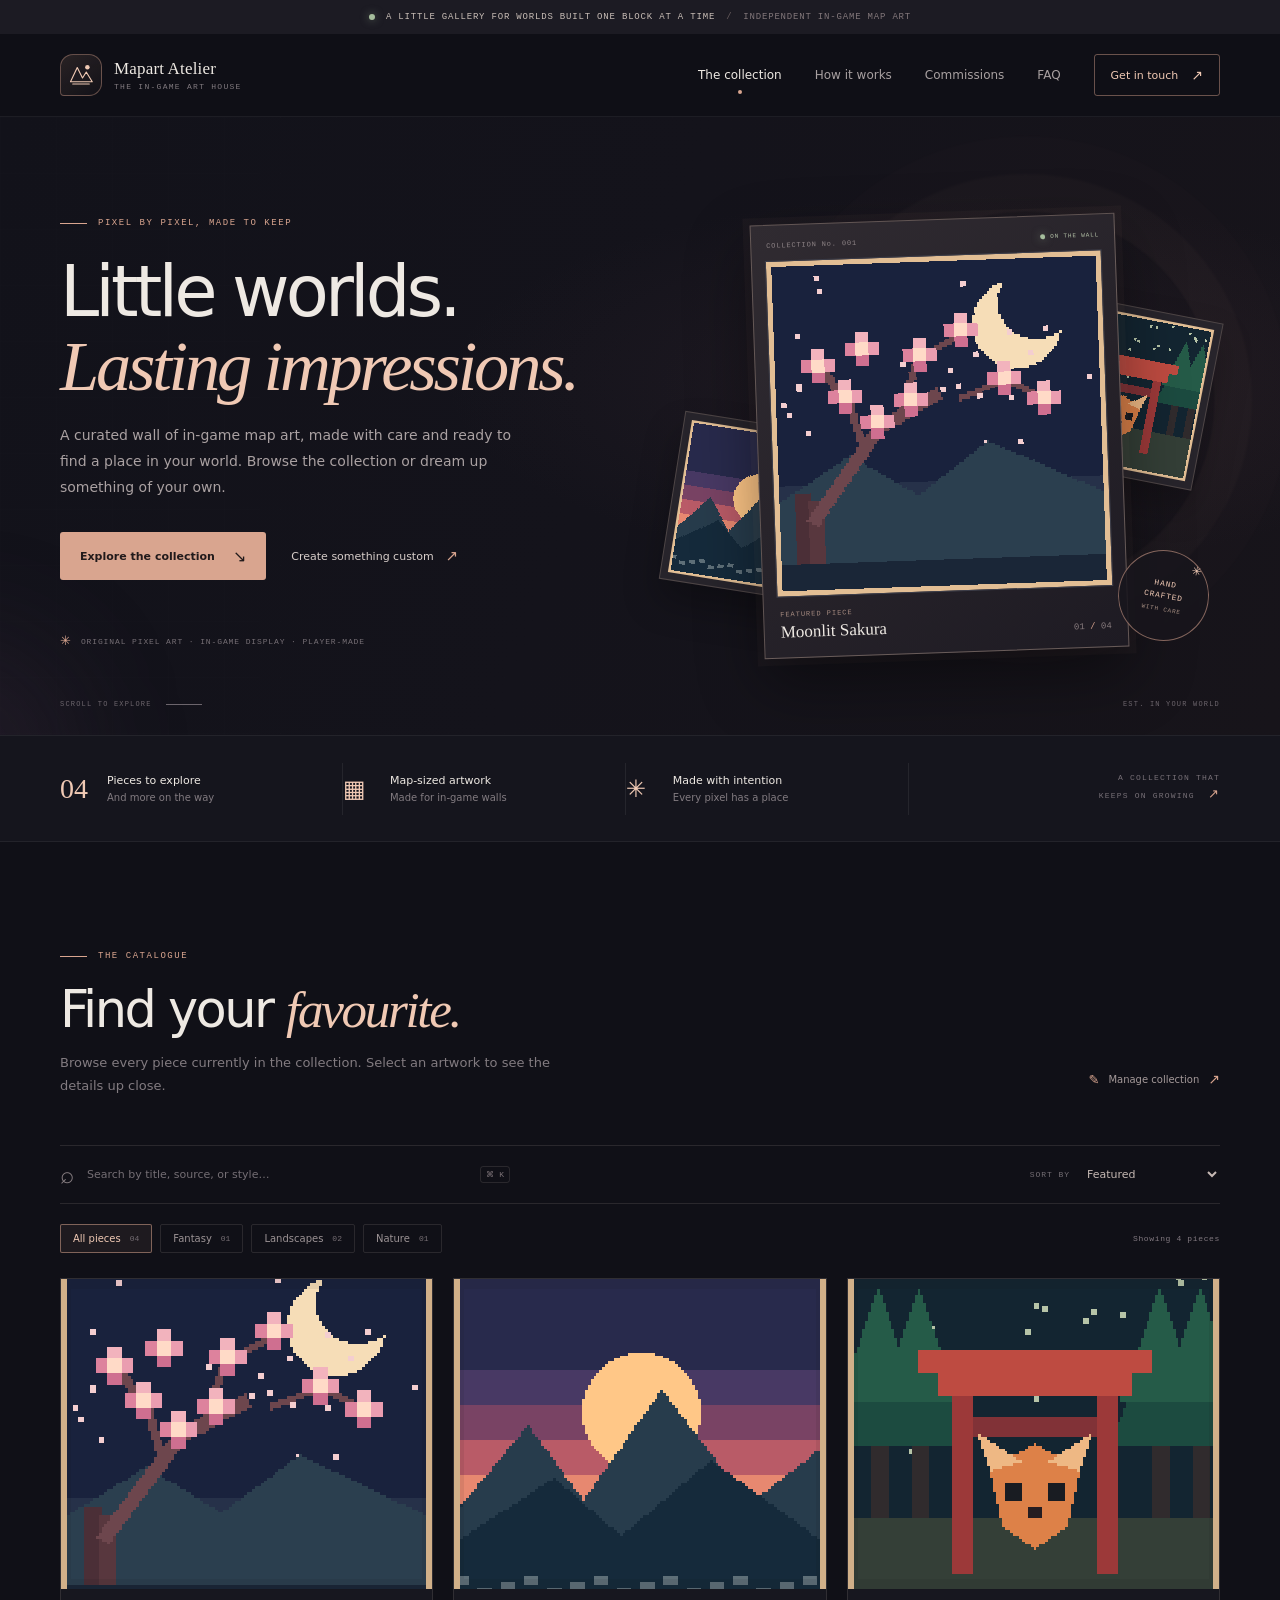
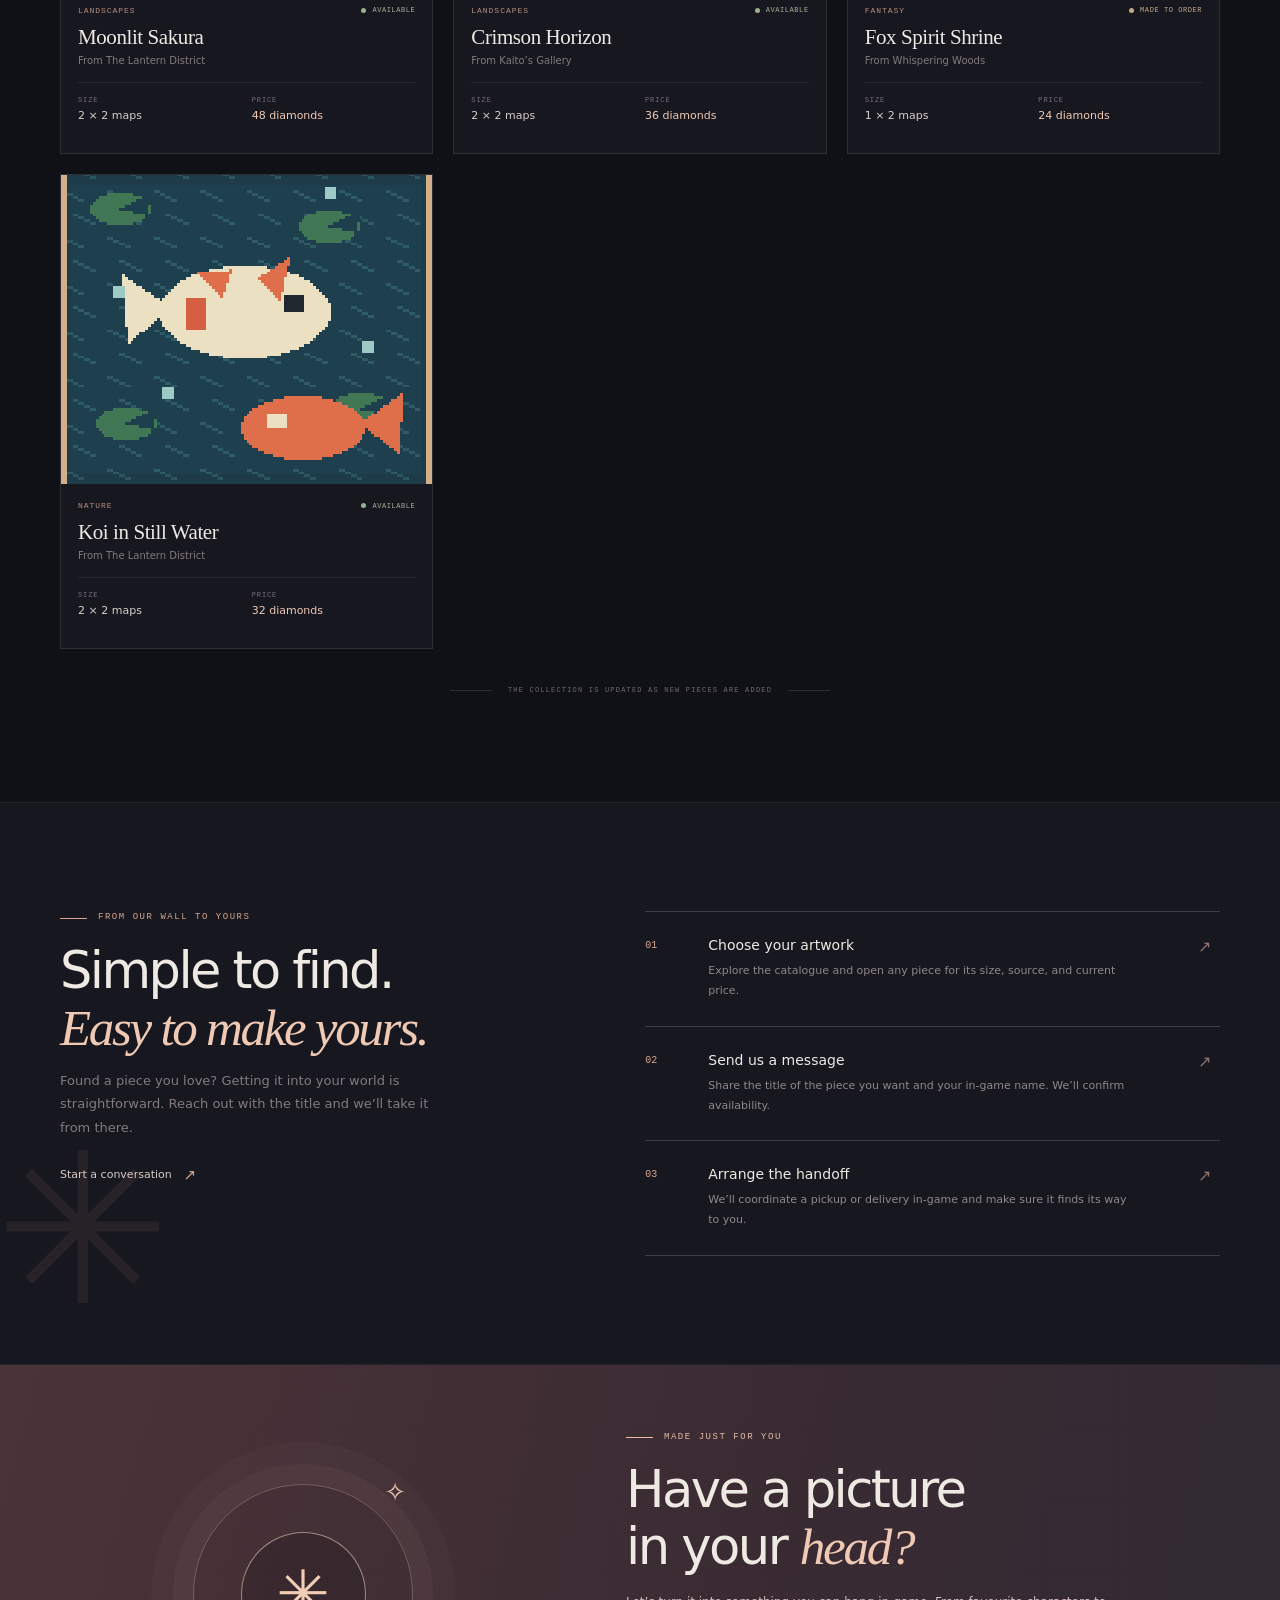
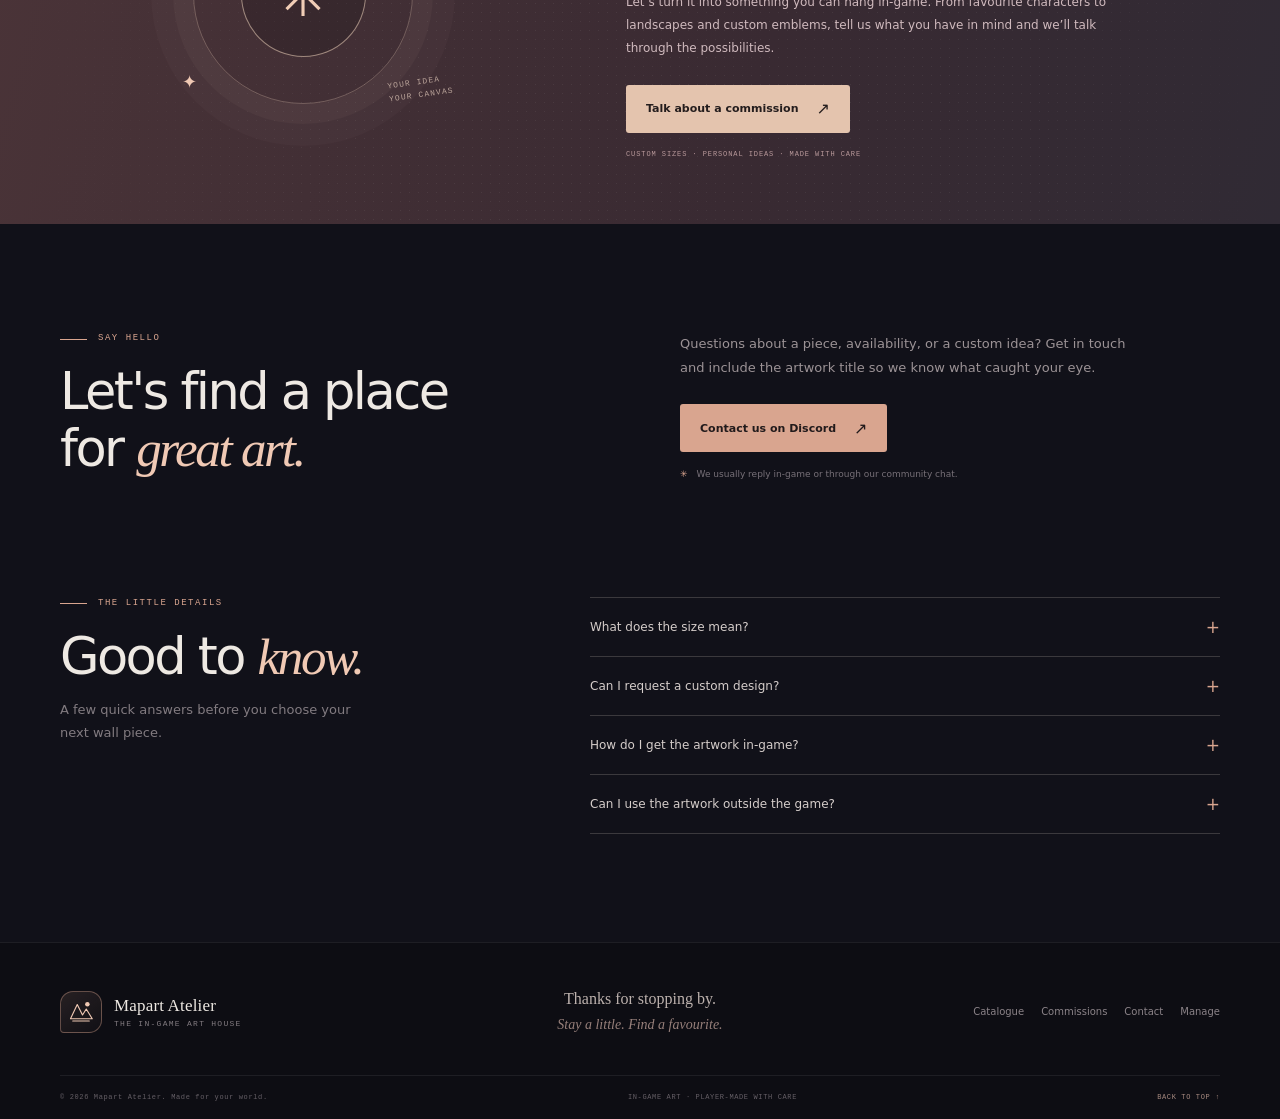
==== index.html @ 126d8a22 "Initial Commit" ====
<!doctype html>
<html lang="en">
<head>
  <meta charset="utf-8">
  <meta name="viewport" content="width=device-width, initial-scale=1">
  <meta name="theme-color" content="#101017">
  <meta name="description" content="Browse a curated collection of handcrafted in-game map art.">
  <title>Mapart Atelier — In-game map art gallery</title>
  <link rel="icon" href="data:image/svg+xml,%3Csvg xmlns='http://www.w3.org/2000/svg' viewBox='0 0 64 64'%3E%3Crect width='64' height='64' rx='16' fill='%23101017'/%3E%3Cpath d='M13 43 25 18l8 16 7-11 11 20H13Z' fill='%23d8ad83'/%3E%3Ccircle cx='44' cy='17' r='6' fill='%23e6c8a8'/%3E%3C/svg%3E">
  <link rel="stylesheet" href="assets/css/styles.css">
  <script src="assets/js/app.js" defer></script>
</head>
<body>
  <a class="skip-link" href="#main">Skip to content</a>
  <div class="announcement-bar">
    <span class="announcement-dot" aria-hidden="true"></span>
    <span>A little gallery for worlds built one block at a time</span>
    <span class="announcement-divider">/</span>
    <span class="announcement-small">Independent in-game map art</span>
  </div>

  <header class="site-header" id="top">
    <div class="header-inner shell">
      <a class="brand" href="#top" aria-label="Mapart Atelier home">
        <span class="brand-mark" aria-hidden="true">
          <svg viewBox="0 0 40 40" fill="none"><path d="M6 29 15 10l7 14 5-8 8 13H6Z" stroke="currentColor" stroke-width="1.5" stroke-linejoin="round"/><path d="M9 32h22" stroke="currentColor" stroke-width="1.5" stroke-linecap="round"/><circle cx="28.5" cy="9.5" r="3" fill="currentColor"/></svg>
        </span>
        <span class="brand-copy"><strong data-shop-name>Mapart Atelier</strong><small>THE IN-GAME ART HOUSE</small></span>
      </a>

      <button class="mobile-menu-toggle" type="button" aria-expanded="false" aria-controls="primary-nav" aria-label="Open navigation"><span></span><span></span></button>
      <nav class="primary-nav" id="primary-nav" aria-label="Main navigation">
        <a href="#gallery" class="nav-link active">The collection</a>
        <a href="#process" class="nav-link">How it works</a>
        <a href="#commissions" class="nav-link">Commissions</a>
        <a href="#faq" class="nav-link">FAQ</a>
        <a class="nav-cta" href="#order">Get in touch <span aria-hidden="true">↗</span></a>
      </nav>
    </div>
  </header>

  <main id="main">
    <section class="hero-section">
      <div class="hero-glow hero-glow-one" aria-hidden="true"></div>
      <div class="hero-glow hero-glow-two" aria-hidden="true"></div>
      <div class="hero-inner shell">
        <div class="hero-copy">
          <div class="eyebrow"><span class="eyebrow-line"></span> PIXEL BY PIXEL, MADE TO KEEP</div>
          <h1>Little worlds.<br><em>Lasting impressions.</em></h1>
          <p class="hero-description">A curated wall of in-game map art, made with care and ready to find a place in your world. Browse the collection or dream up something of your own.</p>
          <div class="hero-actions">
            <a class="button button-primary" href="#gallery">Explore the collection <span aria-hidden="true">↘</span></a>
            <a class="text-link" href="#commissions">Create something custom <span aria-hidden="true">↗</span></a>
          </div>
          <div class="hero-footnote"><span class="tiny-star">✳</span> ORIGINAL PIXEL ART · IN-GAME DISPLAY · PLAYER-MADE</div>
        </div>

        <div class="hero-artwork" aria-label="A preview of artwork in the collection">
          <div class="hero-art-frame hero-art-main">
            <div class="frame-topline"><span>COLLECTION No. 001</span><span class="frame-status"><i></i> ON THE WALL</span></div>
            <div class="hero-art-image" data-hero-main><div class="image-placeholder">ARTWORK PREVIEW</div></div>
            <div class="hero-art-caption"><div><span class="caption-kicker">FEATURED PIECE</span><strong data-hero-title>Moonlit Sakura</strong></div><span class="caption-index">01 <b>/</b> 04</span></div>
          </div>
          <div class="hero-art-stack" aria-hidden="true">
            <div class="stack-card stack-card-back" data-hero-back-two></div>
            <div class="stack-card stack-card-front" data-hero-back-one></div>
          </div>
          <div class="hero-stamp"><span>HAND<br>CRAFTED</span><b>✳</b><small>WITH CARE</small></div>
          <div class="hero-orbit orbit-one" aria-hidden="true"></div>
          <div class="hero-orbit orbit-two" aria-hidden="true"></div>
        </div>
      </div>
      <div class="hero-bottom shell"><span>SCROLL TO EXPLORE</span><span class="scroll-line"></span><span>EST. IN YOUR WORLD</span></div>
    </section>

    <section class="intro-strip" aria-label="Gallery details">
      <div class="shell intro-grid">
        <div class="intro-item"><span class="intro-number" data-total-count>04</span><span><strong>Pieces to explore</strong><small>And more on the way</small></span></div>
        <div class="intro-item"><span class="intro-icon">▦</span><span><strong>Map-sized artwork</strong><small>Made for in-game walls</small></span></div>
        <div class="intro-item"><span class="intro-icon">✳</span><span><strong>Made with intention</strong><small>Every pixel has a place</small></span></div>
        <div class="intro-aside">A COLLECTION THAT<br>KEEPS ON GROWING <span>↗</span></div>
      </div>
    </section>

    <section class="gallery-section section-pad" id="gallery">
      <div class="shell">
        <div class="section-heading gallery-heading">
          <div>
            <div class="eyebrow"><span class="eyebrow-line"></span> THE CATALOGUE</div>
            <h2>Find your <em>favourite.</em></h2>
            <p class="section-description">Browse every piece currently in the collection. Select an artwork to see the details up close.</p>
          </div>
          <a class="subtle-link manager-link" href="admin.html"><span class="manager-icon">✎</span> Manage collection <span aria-hidden="true">↗</span></a>
        </div>

        <div class="catalogue-toolbar" aria-label="Catalogue controls">
          <label class="search-box">
            <span class="search-icon" aria-hidden="true">⌕</span>
            <span class="visually-hidden">Search map art</span>
            <input id="search-input" type="search" placeholder="Search by title, source, or style…" autocomplete="off">
            <kbd>⌘ K</kbd>
          </label>
          <label class="sort-control"><span>SORT BY</span><select id="sort-select" aria-label="Sort collection"><option value="featured">Featured</option><option value="title">Title, A–Z</option><option value="price-low">Price: low to high</option><option value="price-high">Price: high to low</option></select></label>
        </div>

        <div class="filter-row">
          <div class="filter-chips" id="filter-chips" aria-label="Filter by category">
            <button class="filter-chip selected" type="button" data-category="all" aria-pressed="true">All pieces <span data-all-count>04</span></button>
          </div>
          <span class="results-count" id="results-count" aria-live="polite">Showing 4 pieces</span>
        </div>

        <div class="art-grid" id="art-grid" aria-live="polite">
          <div class="loading-state"><span class="loading-spinner"></span> Preparing the gallery…</div>
        </div>
        <div class="empty-state" id="empty-state" hidden><span class="empty-symbol">⌕</span><h3>No pieces found</h3><p>Try another search or clear your selected filter.</p><button class="button button-outline" id="clear-filters" type="button">Clear filters</button></div>
        <div class="gallery-footnote"><span class="footnote-rule"></span><span>THE COLLECTION IS UPDATED AS NEW PIECES ARE ADDED</span><span class="footnote-rule"></span></div>
      </div>
    </section>

    <section class="process-section section-pad" id="process">
      <div class="shell process-layout">
        <div class="process-heading">
          <div class="eyebrow"><span class="eyebrow-line"></span> FROM OUR WALL TO YOURS</div>
          <h2>Simple to find.<br><em>Easy to make yours.</em></h2>
          <p class="section-description">Found a piece you love? Getting it into your world is straightforward. Reach out with the title and we’ll take it from there.</p>
          <a class="text-link" href="#order">Start a conversation <span aria-hidden="true">↗</span></a>
          <div class="process-decoration" aria-hidden="true">✳</div>
        </div>
        <div class="steps-list">
          <article class="step-item"><span class="step-number">01</span><div><h3>Choose your artwork</h3><p>Explore the catalogue and open any piece for its size, source, and current price.</p></div><span class="step-arrow">↗</span></article>
          <article class="step-item"><span class="step-number">02</span><div><h3>Send us a message</h3><p>Share the title of the piece you want and your in-game name. We’ll confirm availability.</p></div><span class="step-arrow">↗</span></article>
          <article class="step-item"><span class="step-number">03</span><div><h3>Arrange the handoff</h3><p>We’ll coordinate a pickup or delivery in-game and make sure it finds its way to you.</p></div><span class="step-arrow">↗</span></article>
        </div>
      </div>
    </section>

    <section class="commission-section" id="commissions">
      <div class="shell commission-shell">
        <div class="commission-art" aria-hidden="true"><div class="commission-orbit"></div><div class="commission-glyph">✳</div><div class="commission-label">YOUR IDEA<br>YOUR CANVAS</div><span class="commission-spark spark-a">✧</span><span class="commission-spark spark-b">✦</span></div>
        <div class="commission-copy">
          <div class="eyebrow"><span class="eyebrow-line"></span> MADE JUST FOR YOU</div>
          <h2>Have a picture<br>in your <em>head?</em></h2>
          <p>Let’s turn it into something you can hang in-game. From favourite characters to landscapes and custom emblems, tell us what you have in mind and we’ll talk through the possibilities.</p>
          <a class="button button-light" data-discord-link href="https://discord.com" target="_blank" rel="noopener noreferrer">Talk about a commission <span aria-hidden="true">↗</span></a>
          <span class="commission-note">CUSTOM SIZES · PERSONAL IDEAS · MADE WITH CARE</span>
        </div>
      </div>
    </section>

    <section class="order-section section-pad" id="order">
      <div class="shell order-layout">
        <div><div class="eyebrow"><span class="eyebrow-line"></span> SAY HELLO</div><h2>Let's find a place<br>for <em>great art.</em></h2></div>
        <div class="order-copy"><p>Questions about a piece, availability, or a custom idea? Get in touch and include the artwork title so we know what caught your eye.</p><a class="button button-primary" data-discord-link href="https://discord.com" target="_blank" rel="noopener noreferrer">Contact us on Discord <span aria-hidden="true">↗</span></a><div class="order-note"><span>✳</span> We usually reply in-game or through our community chat.</div></div>
      </div>
    </section>

    <section class="faq-section section-pad" id="faq">
      <div class="shell faq-layout">
        <div><div class="eyebrow"><span class="eyebrow-line"></span> THE LITTLE DETAILS</div><h2>Good to <em>know.</em></h2><p class="section-description">A few quick answers before you choose your next wall piece.</p></div>
        <div class="faq-list">
          <details class="faq-item"><summary>What does the size mean?<span>+</span></summary><p>Sizes are listed in maps wide by maps tall. For example, 2 × 2 maps means the artwork is assembled from four in-game map tiles.</p></details>
          <details class="faq-item"><summary>Can I request a custom design?<span>+</span></summary><p>Absolutely. Send us your idea, preferred dimensions, and any references through the community link. We’ll discuss what’s possible.</p></details>
          <details class="faq-item"><summary>How do I get the artwork in-game?<span>+</span></summary><p>Once availability and price are confirmed, we’ll arrange an in-game pickup or delivery. The exact details depend on your server.</p></details>
          <details class="faq-item"><summary>Can I use the artwork outside the game?<span>+</span></summary><p>Please ask before reposting or using artwork elsewhere. Some designs may be inspired by characters or works owned by their respective creators.</p></details>
        </div>
      </div>
    </section>
  </main>

  <footer class="site-footer">
    <div class="shell footer-main">
      <a class="brand footer-brand" href="#top"><span class="brand-mark" aria-hidden="true"><svg viewBox="0 0 40 40" fill="none"><path d="M6 29 15 10l7 14 5-8 8 13H6Z" stroke="currentColor" stroke-width="1.5" stroke-linejoin="round"/><path d="M9 32h22" stroke="currentColor" stroke-width="1.5" stroke-linecap="round"/><circle cx="28.5" cy="9.5" r="3" fill="currentColor"/></svg></span><span class="brand-copy"><strong data-shop-name>Mapart Atelier</strong><small>THE IN-GAME ART HOUSE</small></span></a>
      <p class="footer-message">Thanks for stopping by.<br><em>Stay a little. Find a favourite.</em></p>
      <div class="footer-links"><a href="#gallery">Catalogue</a><a href="#commissions">Commissions</a><a href="#order">Contact</a><a href="admin.html">Manage</a></div>
    </div>
    <div class="shell footer-bottom"><span>© <span id="current-year"></span> <span data-shop-name>Mapart Atelier</span>. Made for your world.</span><span>IN-GAME ART · PLAYER-MADE WITH CARE</span><a href="#top">BACK TO TOP ↑</a></div>
  </footer>

  <div class="art-modal" id="art-modal" role="dialog" aria-modal="true" aria-labelledby="modal-title" aria-hidden="true" hidden>
    <button class="modal-backdrop" type="button" data-close-modal aria-label="Close artwork preview"></button>
    <div class="modal-panel" role="document">
      <button class="modal-close" type="button" data-close-modal aria-label="Close preview">×</button>
      <div class="modal-image-wrap"><img id="modal-image" src="" alt=""></div>
      <div class="modal-details">
        <div class="modal-eyebrow"><span class="eyebrow-line"></span> FROM THE COLLECTION <span id="modal-index">01 / 04</span></div>
        <h2 id="modal-title">Artwork title</h2>
        <p class="modal-description" id="modal-description"></p>
        <dl class="modal-meta"><div><dt>SOURCE</dt><dd id="modal-source"></dd></div><div><dt>SIZE</dt><dd id="modal-size"></dd></div><div><dt>PRICE</dt><dd id="modal-price"></dd></div><div><dt>STATUS</dt><dd id="modal-status"></dd></div></dl>
        <a class="button button-primary modal-contact" data-discord-link href="https://discord.com" target="_blank" rel="noopener noreferrer">Ask about this piece <span aria-hidden="true">↗</span></a>
        <div class="modal-controls"><button type="button" id="modal-prev" aria-label="Previous artwork">← Previous</button><button type="button" id="modal-next" aria-label="Next artwork">Next →</button></div>
      </div>
    </div>
  </div>

  <noscript><div class="noscript-message">This gallery needs JavaScript to load the catalogue. Please enable JavaScript and refresh.</div></noscript>
</body>
</html>
---- assets/css/styles.css ----
:root {
  color-scheme: dark;
  --bg: #101017;
  --bg-soft: #14141d;
  --panel: #191922;
  --panel-hover: #20202a;
  --border: rgba(224, 212, 203, .12);
  --border-strong: rgba(224, 212, 203, .2);
  --text: #eee9e3;
  --text-soft: #b9b0ac;
  --muted: #827b80;
  --accent: #d9a58f;
  --accent-light: #f0c9b4;
  --gold: #d6bd96;
  --green: #a5bd9c;
  --serif: "Iowan Old Style", "Palatino Linotype", "Book Antiqua", Georgia, serif;
  --sans: Inter, ui-sans-serif, system-ui, -apple-system, BlinkMacSystemFont, "Segoe UI", Arial, sans-serif;
  --mono: "SFMono-Regular", Consolas, "Liberation Mono", monospace;
  --shell: 1160px;
  font-family: var(--sans);
  background: var(--bg);
  color: var(--text);
  scroll-behavior: smooth;
}

* { box-sizing: border-box; }
html { scroll-padding-top: 92px; }
body { margin: 0; min-width: 320px; background: var(--bg); color: var(--text); font-family: var(--sans); -webkit-font-smoothing: antialiased; }
body.modal-open { overflow: hidden; }
a { color: inherit; text-decoration: none; }
button, input, select { font: inherit; }
button { color: inherit; }
img { display: block; max-width: 100%; }
[hidden] { display: none !important; }
.shell { width: min(var(--shell), calc(100% - 56px)); margin-inline: auto; }
.visually-hidden { position: absolute; width: 1px; height: 1px; padding: 0; margin: -1px; overflow: hidden; clip: rect(0,0,0,0); white-space: nowrap; border: 0; }
.skip-link { position: fixed; z-index: 1000; top: 10px; left: 10px; padding: 12px 16px; background: var(--accent-light); color: #241b1a; transform: translateY(-160%); }
.skip-link:focus { transform: translateY(0); }

.announcement-bar { min-height: 34px; display: flex; align-items: center; justify-content: center; gap: 11px; padding: 7px 18px; background: #1c1b23; color: #c8bdb6; font-family: var(--mono); font-size: 9px; letter-spacing: .09em; text-transform: uppercase; text-align: center; }
.announcement-dot, .frame-status i { width: 6px; height: 6px; flex: 0 0 auto; border-radius: 50%; background: var(--green); box-shadow: 0 0 9px rgba(165,189,156,.55); }
.announcement-divider { color: #665b5c; }
.announcement-small { color: #82777a; }
.site-header { position: sticky; z-index: 50; top: 0; background: rgba(16,16,23,.91); border-bottom: 1px solid rgba(255,255,255,.06); backdrop-filter: blur(18px); }
.header-inner { min-height: 82px; display: flex; align-items: center; justify-content: space-between; gap: 36px; }
.brand { display: inline-flex; align-items: center; gap: 12px; flex: 0 0 auto; }
.brand-mark { display: grid; place-items: center; width: 42px; height: 42px; border: 1px solid rgba(217,165,143,.4); border-radius: 13px 13px 13px 4px; color: var(--accent-light); background: linear-gradient(145deg, rgba(217,165,143,.13), rgba(217,165,143,.02)); }
.brand-mark svg { width: 30px; height: 30px; }
.brand-copy { display: flex; flex-direction: column; gap: 3px; }
.brand-copy strong { font-family: var(--serif); font-size: 17px; font-weight: 500; letter-spacing: .01em; }
.brand-copy small { color: var(--muted); font-family: var(--mono); font-size: 8px; letter-spacing: .16em; }
.primary-nav { display: flex; align-items: center; gap: 33px; }
.nav-link { position: relative; color: #a8a0a1; font-size: 12px; transition: color .2s ease; }
.nav-link:hover, .nav-link.active { color: var(--text); }
.nav-link.active::after { position: absolute; content: ""; width: 4px; height: 4px; bottom: -12px; left: calc(50% - 2px); border-radius: 50%; background: var(--accent); }
.nav-cta { display: inline-flex; align-items: center; gap: 13px; padding: 12px 16px; border: 1px solid rgba(217,165,143,.45); border-radius: 3px; color: var(--accent-light); font-size: 11px; transition: background .2s ease, border-color .2s ease; }
.nav-cta:hover { background: rgba(217,165,143,.1); border-color: var(--accent-light); }
.nav-cta span { font-size: 14px; }
.mobile-menu-toggle { display: none; }

.hero-section { position: relative; overflow: hidden; min-height: 618px; padding: 80px 0 25px; background: radial-gradient(ellipse at 75% 43%, rgba(87,60,71,.18), transparent 38%), linear-gradient(110deg, #12121a 0%, #14131b 48%, #17141a 100%); }
.hero-section::before { position: absolute; inset: 0; content: ""; opacity: .13; pointer-events: none; background-image: linear-gradient(rgba(255,255,255,.045) 1px, transparent 1px), linear-gradient(90deg, rgba(255,255,255,.045) 1px, transparent 1px); background-size: 56px 56px; mask-image: linear-gradient(90deg, black, transparent 90%); }
.hero-glow { position: absolute; pointer-events: none; border-radius: 50%; filter: blur(1px); }
.hero-glow-one { width: 380px; height: 380px; right: 5%; top: 15%; border: 1px solid rgba(222,177,151,.07); box-shadow: 0 0 0 36px rgba(222,177,151,.018), 0 0 0 74px rgba(222,177,151,.013); }
.hero-glow-two { width: 240px; height: 240px; left: -160px; bottom: -140px; background: rgba(83,58,79,.2); filter: blur(55px); }
.hero-inner { position: relative; z-index: 1; display: grid; grid-template-columns: 1fr 1.03fr; align-items: center; gap: 55px; min-height: 455px; }
.hero-copy { padding: 20px 0 25px; }
.eyebrow { display: flex; align-items: center; gap: 11px; color: var(--accent); font-family: var(--mono); font-size: 9px; letter-spacing: .17em; line-height: 1.5; }
.eyebrow-line { display: inline-block; width: 27px; height: 1px; background: var(--accent); }
.hero-copy h1 { margin: 24px 0 19px; font-size: clamp(46px, 5.5vw, 72px); line-height: 1.06; letter-spacing: -.055em; font-weight: 500; }
.hero-copy h1 em, h2 em { color: var(--accent-light); font-family: var(--serif); font-weight: 500; letter-spacing: -.045em; }
.hero-description { max-width: 455px; margin: 0; color: #aaa1a2; font-size: 14px; line-height: 1.85; }
.hero-actions { display: flex; align-items: center; gap: 25px; margin-top: 32px; }
.button { display: inline-flex; min-height: 48px; align-items: center; justify-content: center; gap: 18px; padding: 0 19px; border: 1px solid transparent; border-radius: 3px; font-size: 11px; font-weight: 600; transition: transform .2s ease, background .2s ease, border-color .2s ease; }
.button:hover { transform: translateY(-2px); }
.button span { font-size: 16px; font-weight: 400; }
.button-primary { background: var(--accent); color: #211a1b; }
.button-primary:hover { background: #e7b7a2; }
.button-outline { border-color: var(--border-strong); background: transparent; color: var(--text); }
.button-outline:hover { border-color: var(--accent); }
.button-light { background: #e4c4ae; color: #241d1d; }
.button-light:hover { background: #f3d6c0; }
.text-link { display: inline-flex; align-items: center; gap: 12px; color: #d8ceca; font-size: 11px; transition: color .2s ease; }
.text-link span { color: var(--accent); font-size: 15px; }
.text-link:hover { color: var(--accent-light); }
.hero-footnote { display: flex; align-items: center; gap: 9px; margin-top: 53px; color: #766f75; font-family: var(--mono); font-size: 8px; letter-spacing: .11em; }
.tiny-star { color: var(--accent); font-size: 13px; }
.hero-artwork { position: relative; min-height: 440px; display: flex; align-items: center; justify-content: center; }
.hero-art-frame { position: relative; z-index: 2; width: min(365px, 78%); padding: 13px; background: linear-gradient(145deg, #302b31, #1e1b23); border: 1px solid rgba(233,203,180,.32); box-shadow: 0 25px 65px rgba(0,0,0,.42), 0 0 0 7px rgba(217,165,143,.035); transform: rotate(-2deg); }
.frame-topline { display: flex; align-items: center; justify-content: space-between; gap: 8px; padding: 3px 2px 11px; color: #8f8587; font-family: var(--mono); font-size: 7px; letter-spacing: .12em; }
.frame-status { display: inline-flex; align-items: center; gap: 5px; color: #b5c2a8; font-size: 6px; }
.frame-status i { width: 5px; height: 5px; }
.hero-art-image { overflow: hidden; width: 100%; aspect-ratio: 1; border: 1px solid rgba(255,255,255,.12); background: #222330; }
.hero-art-image img { width: 100%; height: 100%; object-fit: cover; image-rendering: pixelated; }
.image-placeholder { display: grid; width: 100%; height: 100%; place-items: center; color: #8f8587; font-family: var(--mono); font-size: 9px; letter-spacing: .16em; }
.hero-art-caption { display: flex; align-items: end; justify-content: space-between; padding: 13px 3px 2px; }
.hero-art-caption > div { display: flex; flex-direction: column; gap: 4px; }
.caption-kicker { color: #a68b80; font-family: var(--mono); font-size: 7px; letter-spacing: .14em; }
.hero-art-caption strong { font-family: var(--serif); font-size: 17px; font-weight: 500; }
.caption-index { color: #867a7c; font-family: var(--mono); font-size: 9px; }
.caption-index b { color: var(--accent); font-weight: 400; }
.hero-art-stack { position: absolute; z-index: 1; width: 100%; height: 330px; }
.stack-card { position: absolute; width: 170px; aspect-ratio: 1; padding: 7px; background: #27242b; border: 1px solid rgba(233,203,180,.2); box-shadow: 0 20px 35px rgba(0,0,0,.25); }
.stack-card img { width: 100%; height: 100%; object-fit: cover; image-rendering: pixelated; }
.stack-card-back { right: 2%; top: 35px; transform: rotate(11deg); }
.stack-card-front { left: 2%; bottom: 8px; transform: rotate(9deg); }
.hero-stamp { position: absolute; z-index: 3; right: 2%; bottom: 15px; display: flex; width: 91px; height: 91px; flex-direction: column; align-items: center; justify-content: center; border: 1px solid rgba(217,165,143,.56); border-radius: 50%; color: var(--accent-light); background: rgba(24,22,29,.85); transform: rotate(10deg); }
.hero-stamp span { font-family: var(--mono); font-size: 8px; line-height: 1.45; letter-spacing: .1em; text-align: center; }
.hero-stamp b { position: absolute; right: 11px; top: 8px; font-size: 12px; font-weight: 400; }
.hero-stamp small { margin-top: 4px; color: #a68e82; font-family: var(--mono); font-size: 6px; letter-spacing: .14em; }
.hero-orbit { position: absolute; border: 1px solid rgba(217,165,143,.13); border-radius: 50%; transform: rotate(-30deg); }
.orbit-one { width: 420px; height: 220px; }
.orbit-two { width: 460px; height: 265px; transform: rotate(52deg); }
.hero-bottom { position: relative; z-index: 1; display: flex; align-items: center; gap: 14px; margin-top: 26px; color: #6c656c; font-family: var(--mono); font-size: 7px; letter-spacing: .17em; }
.scroll-line { width: 36px; height: 1px; background: #6c656c; }
.hero-bottom span:last-child { margin-left: auto; }

.intro-strip { border-top: 1px solid rgba(255,255,255,.06); border-bottom: 1px solid rgba(255,255,255,.06); background: #15151d; }
.intro-grid { display: grid; grid-template-columns: repeat(3, 1fr) 1.1fr; align-items: center; min-height: 105px; }
.intro-item { display: flex; align-items: center; gap: 13px; min-height: 52px; border-right: 1px solid rgba(255,255,255,.07); }
.intro-number, .intro-icon { min-width: 34px; color: var(--accent-light); font-family: var(--serif); font-size: 28px; text-align: left; }
.intro-icon { font-family: var(--sans); font-size: 24px; }
.intro-item span:last-child { display: flex; flex-direction: column; gap: 5px; }
.intro-item strong { font-size: 11px; font-weight: 500; }
.intro-item small { color: var(--muted); font-size: 10px; }
.intro-aside { justify-self: end; color: #777077; font-family: var(--mono); font-size: 8px; letter-spacing: .15em; line-height: 1.7; text-align: right; }
.intro-aside span { margin-left: 7px; color: var(--accent); font-size: 13px; }

.section-pad { padding: 108px 0; }
.gallery-section { background: var(--bg); }
.section-heading { display: flex; align-items: end; justify-content: space-between; gap: 35px; }
.section-heading h2, .process-heading h2, .commission-copy h2, .order-layout h2, .faq-layout h2 { margin: 17px 0 12px; font-size: clamp(38px, 4.2vw, 51px); line-height: 1.12; font-weight: 500; letter-spacing: -.05em; }
.section-heading h2 em, .process-heading h2 em, .order-layout h2 em, .faq-layout h2 em { color: var(--accent-light); }
.section-description { max-width: 510px; margin: 0; color: var(--muted); font-size: 13px; line-height: 1.8; }
.subtle-link { display: inline-flex; align-items: center; gap: 9px; padding: 10px 0; color: #a59a9a; font-size: 10px; transition: color .2s ease; white-space: nowrap; }
.subtle-link:hover { color: var(--accent-light); }
.subtle-link > span:last-child { color: var(--accent); font-size: 14px; }
.manager-icon { color: var(--accent); font-size: 13px; }
.catalogue-toolbar { display: flex; align-items: center; justify-content: space-between; gap: 20px; margin-top: 48px; padding: 13px 0; border-top: 1px solid var(--border); border-bottom: 1px solid var(--border); }
.search-box { display: flex; width: min(450px, 60%); align-items: center; gap: 11px; color: #867d80; }
.search-icon { font-size: 24px; line-height: 1; }
.search-box input { width: 100%; border: 0; outline: 0; color: var(--text); background: transparent; font-size: 11px; }
.search-box input::placeholder { color: #746e74; }
.search-box:focus-within .search-icon { color: var(--accent-light); }
kbd { padding: 3px 5px; border: 1px solid var(--border); border-radius: 3px; color: #7d7378; font-family: var(--mono); font-size: 8px; white-space: nowrap; }
.sort-control { display: flex; align-items: center; gap: 13px; color: #746e74; font-family: var(--mono); font-size: 8px; letter-spacing: .12em; }
.sort-control select { padding: 8px 22px 8px 0; border: 0; outline: 0; color: #c6b9b4; background: transparent; font-family: var(--sans); font-size: 11px; cursor: pointer; }
.sort-control select option { color: var(--text); background: var(--panel); }
.filter-row { display: flex; align-items: center; justify-content: space-between; gap: 15px; margin: 20px 0 25px; }
.filter-chips { display: flex; align-items: center; flex-wrap: wrap; gap: 8px; }
.filter-chip { display: inline-flex; align-items: center; gap: 9px; padding: 8px 12px; border: 1px solid var(--border); border-radius: 2px; color: #9c9395; background: transparent; font-size: 10px; cursor: pointer; transition: color .2s ease, border-color .2s ease, background .2s ease; }
.filter-chip:hover { border-color: var(--border-strong); color: var(--text); }
.filter-chip.selected { border-color: rgba(217,165,143,.52); color: var(--accent-light); background: rgba(217,165,143,.07); }
.filter-chip span { color: #756d73; font-family: var(--mono); font-size: 8px; }
.results-count { color: #827980; font-family: var(--mono); font-size: 8px; letter-spacing: .08em; white-space: nowrap; }
.art-grid { display: grid; grid-template-columns: repeat(3, minmax(0, 1fr)); gap: 20px; }
.art-card { min-width: 0; overflow: hidden; border: 1px solid rgba(226,211,199,.12); background: #17171f; transition: transform .25s ease, border-color .25s ease, box-shadow .25s ease; }
.art-card:hover { transform: translateY(-5px); border-color: rgba(217,165,143,.4); box-shadow: 0 16px 34px rgba(0,0,0,.19); }
.card-image-button { position: relative; display: block; overflow: hidden; width: 100%; padding: 0; border: 0; background: #22232b; cursor: zoom-in; }
.card-image-button::after { position: absolute; inset: 0; content: ""; border: 10px solid rgba(16,16,23,.08); pointer-events: none; transition: border-color .25s ease; }
.art-card:hover .card-image-button::after { border-color: rgba(217,165,143,.11); }
.card-image { width: 100%; aspect-ratio: 1.2; object-fit: cover; image-rendering: pixelated; transition: transform .45s ease; }
.art-card:hover .card-image { transform: scale(1.035); }
.card-image-placeholder { display: grid; width: 100%; aspect-ratio: 1.2; place-items: center; color: #81777e; font-family: var(--mono); font-size: 9px; letter-spacing: .12em; }
.card-image-overlay { position: absolute; right: 14px; bottom: 13px; display: flex; align-items: center; gap: 7px; padding: 7px 9px; color: #eee3da; background: rgba(16,16,23,.8); font-family: var(--mono); font-size: 8px; letter-spacing: .08em; opacity: 0; transform: translateY(4px); transition: opacity .2s ease, transform .2s ease; }
.art-card:hover .card-image-overlay, .card-image-button:focus-visible .card-image-overlay { opacity: 1; transform: translateY(0); }
.card-image-overlay span { font-size: 13px; }
.card-content { padding: 17px 17px 15px; }
.card-topline { display: flex; align-items: center; justify-content: space-between; gap: 8px; margin-bottom: 10px; }
.card-category { color: #b88f82; font-family: var(--mono); font-size: 8px; letter-spacing: .12em; text-transform: uppercase; }
.card-status { display: inline-flex; align-items: center; gap: 6px; color: #a4b39a; font-family: var(--mono); font-size: 7px; letter-spacing: .08em; text-transform: uppercase; }
.card-status::before { width: 5px; height: 5px; border-radius: 50%; background: #9ab28c; content: ""; }
.card-status.status-made-to-order { color: #c3a987; }
.card-status.status-made-to-order::before { background: #c3a987; }
.card-content h3 { margin: 0; font-family: var(--serif); font-size: 21px; font-weight: 500; letter-spacing: -.02em; }
.card-source { margin: 5px 0 15px; color: #827a7f; font-size: 10px; }
.card-meta { display: grid; grid-template-columns: 1fr 1fr; gap: 10px; padding-top: 13px; border-top: 1px solid rgba(255,255,255,.07); }
.card-meta div { display: flex; flex-direction: column; gap: 5px; }
.card-meta dt { color: #777078; font-family: var(--mono); font-size: 7px; letter-spacing: .13em; }
.card-meta dd { margin: 0; color: #d8cfca; font-size: 11px; }
.card-meta .price-value { color: var(--accent-light); }
.loading-state { grid-column: 1/-1; display: flex; align-items: center; justify-content: center; gap: 12px; min-height: 190px; color: #93898e; font-size: 12px; }
.loading-spinner { width: 16px; height: 16px; border: 1px solid rgba(217,165,143,.25); border-top-color: var(--accent); border-radius: 50%; animation: spin .8s linear infinite; }
@keyframes spin { to { transform: rotate(360deg); } }
.empty-state { padding: 65px 20px; border: 1px dashed var(--border-strong); text-align: center; }
.empty-symbol { color: var(--accent); font-size: 26px; }
.empty-state h3 { margin: 13px 0 7px; font-family: var(--serif); font-size: 23px; font-weight: 500; }
.empty-state p { margin: 0 0 18px; color: var(--muted); font-size: 11px; }
.gallery-footnote { display: flex; align-items: center; gap: 16px; justify-content: center; margin-top: 37px; color: #716a71; font-family: var(--mono); font-size: 7px; letter-spacing: .17em; text-align: center; }
.footnote-rule { width: 42px; height: 1px; background: rgba(255,255,255,.12); }

.process-section { position: relative; overflow: hidden; background: #17171f; border-top: 1px solid rgba(255,255,255,.055); border-bottom: 1px solid rgba(255,255,255,.055); }
.process-layout { display: grid; grid-template-columns: .9fr 1.1fr; gap: 115px; }
.process-heading { position: relative; }
.process-heading .section-description { max-width: 390px; margin-bottom: 24px; }
.process-decoration { position: absolute; bottom: -80px; left: -65px; color: rgba(217,165,143,.08); font-size: 210px; line-height: 1; pointer-events: none; }
.steps-list { border-top: 1px solid var(--border-strong); }
.step-item { display: grid; grid-template-columns: 48px 1fr 22px; align-items: start; gap: 15px; padding: 25px 0; border-bottom: 1px solid var(--border-strong); }
.step-number { padding-top: 3px; color: var(--accent); font-family: var(--mono); font-size: 10px; }
.step-item h3 { margin: 0 0 8px; font-size: 14px; font-weight: 500; }
.step-item p { max-width: 420px; margin: 0; color: #8f878b; font-size: 11px; line-height: 1.8; }
.step-arrow { color: #8d7371; font-size: 16px; }

.commission-section { position: relative; overflow: hidden; background: linear-gradient(105deg, #4b3438, #392a32 60%, #302a34); }
.commission-section::before { position: absolute; inset: 0; content: ""; opacity: .12; background-image: radial-gradient(rgba(255,255,255,.5) .6px, transparent .7px); background-size: 9px 9px; mask-image: linear-gradient(90deg, transparent, black 28%, black 80%, transparent); }
.commission-shell { position: relative; z-index: 1; display: grid; grid-template-columns: .9fr 1.1fr; align-items: center; gap: 80px; min-height: 395px; padding-block: 66px; }
.commission-art { position: relative; width: 260px; height: 250px; justify-self: center; display: grid; place-items: center; }
.commission-orbit { position: absolute; width: 220px; height: 220px; border: 1px solid rgba(244,216,192,.28); border-radius: 50%; box-shadow: 0 0 0 20px rgba(244,216,192,.035), 0 0 0 42px rgba(244,216,192,.025); }
.commission-glyph { display: grid; width: 125px; height: 125px; place-items: center; border: 1px solid rgba(244,216,192,.55); border-radius: 50%; color: #f1cdb6; background: rgba(24,19,25,.23); font-size: 64px; font-weight: 300; }
.commission-label { position: absolute; right: -20px; bottom: 18px; color: rgba(245,220,203,.67); font-family: var(--mono); font-size: 8px; line-height: 1.6; letter-spacing: .14em; text-align: left; transform: rotate(-8deg); }
.commission-spark { position: absolute; color: #f0c9b4; }
.spark-a { top: 8px; right: 27px; font-size: 26px; }
.spark-b { bottom: 27px; left: 9px; font-size: 18px; }
.commission-copy .eyebrow { color: #e4bca7; }
.commission-copy .eyebrow-line { background: #e4bca7; }
.commission-copy h2 { margin: 16px 0; font-size: clamp(40px, 4vw, 53px); }
.commission-copy h2 em { color: #f0c9b4; }
.commission-copy p { max-width: 480px; margin: 0 0 25px; color: #d0babe; font-size: 12px; line-height: 1.9; }
.commission-note { display: block; margin-top: 17px; color: #b9999b; font-family: var(--mono); font-size: 7px; letter-spacing: .13em; }

.order-section { background: #111119; }
.order-layout { display: grid; grid-template-columns: 1fr 1fr; align-items: center; gap: 80px; }
.order-layout h2 { margin-bottom: 0; }
.order-copy p { max-width: 470px; margin: 0 0 23px; color: #9c9396; font-size: 13px; line-height: 1.9; }
.order-note { display: flex; align-items: center; gap: 9px; margin-top: 17px; color: #777078; font-size: 9px; }
.order-note span { color: var(--accent); }

.faq-section { padding-top: 10px; background: #111119; }
.faq-layout { display: grid; grid-template-columns: .8fr 1.2fr; gap: 110px; }
.faq-layout h2 { margin-bottom: 12px; }
.faq-layout .section-description { max-width: 300px; }
.faq-list { border-top: 1px solid var(--border-strong); }
.faq-item { border-bottom: 1px solid var(--border-strong); }
.faq-item summary { display: flex; align-items: center; justify-content: space-between; gap: 20px; padding: 19px 0; color: #d5cdca; font-size: 12px; cursor: pointer; list-style: none; }
.faq-item summary::-webkit-details-marker { display: none; }
.faq-item summary span { color: var(--accent); font-size: 17px; font-weight: 300; transition: transform .2s ease; }
.faq-item[open] summary span { transform: rotate(45deg); }
.faq-item p { max-width: 570px; margin: -3px 30px 19px 0; color: #8d8589; font-size: 11px; line-height: 1.85; }

.site-footer { padding: 44px 0 18px; border-top: 1px solid rgba(255,255,255,.07); background: #0d0d13; }
.footer-main { display: grid; grid-template-columns: 1fr 1fr 1fr; align-items: center; gap: 25px; padding-bottom: 38px; }
.footer-message { margin: 0; color: #bcb1ad; font-family: var(--serif); font-size: 16px; line-height: 1.55; text-align: center; }
.footer-message em { color: #967f7a; font-size: 14px; }
.footer-links { display: flex; flex-wrap: wrap; justify-content: flex-end; gap: 17px; }
.footer-links a { color: #8b8388; font-size: 10px; transition: color .2s ease; }
.footer-links a:hover { color: var(--accent-light); }
.footer-bottom { display: flex; align-items: center; justify-content: space-between; gap: 15px; padding-top: 17px; border-top: 1px solid rgba(255,255,255,.07); color: #655f66; font-family: var(--mono); font-size: 7px; letter-spacing: .09em; }
.footer-bottom a { color: #a78a80; }

.art-modal { position: fixed; z-index: 200; inset: 0; display: grid; place-items: center; padding: 30px; }
.modal-backdrop { position: absolute; inset: 0; width: 100%; height: 100%; border: 0; background: rgba(7,7,11,.87); backdrop-filter: blur(12px); cursor: default; }
.modal-panel { position: relative; z-index: 1; display: grid; grid-template-columns: minmax(0, 1.03fr) minmax(300px, .8fr); width: min(900px, 100%); max-height: min(690px, calc(100vh - 60px)); overflow: auto; border: 1px solid rgba(230,207,191,.2); background: #191820; box-shadow: 0 30px 100px rgba(0,0,0,.48); animation: modal-in .22s ease-out; }
@keyframes modal-in { from { opacity: 0; transform: translateY(10px) scale(.99); } to { opacity: 1; transform: translateY(0) scale(1); } }
.modal-close { position: absolute; z-index: 2; top: 13px; right: 13px; display: grid; width: 34px; height: 34px; place-items: center; border: 1px solid rgba(255,255,255,.17); border-radius: 50%; color: #eee3da; background: rgba(16,16,23,.75); font-size: 21px; font-weight: 300; cursor: pointer; }
.modal-image-wrap { display: grid; min-height: 440px; place-items: center; padding: 32px; background: #111118; }
.modal-image-wrap img { width: 100%; max-height: 600px; object-fit: contain; image-rendering: pixelated; box-shadow: 0 15px 40px rgba(0,0,0,.3); }
.modal-details { display: flex; flex-direction: column; justify-content: center; padding: 50px 38px 35px; }
.modal-eyebrow { display: flex; align-items: center; gap: 9px; color: var(--accent); font-family: var(--mono); font-size: 7px; letter-spacing: .13em; }
.modal-eyebrow .eyebrow-line { width: 19px; }
.modal-eyebrow #modal-index { margin-left: auto; color: #797078; white-space: nowrap; }
.modal-details h2 { margin: 20px 0 10px; font-family: var(--serif); font-size: 35px; font-weight: 500; line-height: 1.15; }
.modal-description { margin: 0 0 25px; color: #9a9195; font-size: 11px; line-height: 1.8; }
.modal-meta { display: grid; grid-template-columns: 1fr 1fr; gap: 17px 12px; margin: 0 0 27px; padding: 19px 0; border-top: 1px solid var(--border); border-bottom: 1px solid var(--border); }
.modal-meta div { display: flex; flex-direction: column; gap: 6px; }
.modal-meta dt { color: #777078; font-family: var(--mono); font-size: 7px; letter-spacing: .13em; }
.modal-meta dd { margin: 0; color: #e0d8d2; font-size: 11px; }
.modal-contact { align-self: flex-start; }
.modal-controls { display: flex; align-items: center; justify-content: space-between; gap: 10px; margin-top: 25px; }
.modal-controls button { padding: 8px 0; border: 0; color: #95898c; background: transparent; font-size: 10px; cursor: pointer; }
.modal-controls button:hover { color: var(--accent-light); }
.noscript-message { padding: 20px; color: var(--text); background: #4b3438; text-align: center; }

@media (max-width: 980px) {
  .primary-nav { gap: 19px; }
  .hero-inner { gap: 25px; }
  .hero-artwork { min-height: 400px; }
  .hero-art-frame { width: min(330px, 78%); }
  .process-layout { gap: 55px; }
  .commission-shell { gap: 35px; }
  .faq-layout { gap: 65px; }
}
@media (max-width: 760px) {
  .shell { width: min(var(--shell), calc(100% - 36px)); }
  .announcement-bar { font-size: 7px; gap: 7px; }
  .announcement-small, .announcement-divider { display: none; }
  .header-inner { min-height: 70px; }
  .mobile-menu-toggle { display: flex; width: 40px; height: 40px; flex-direction: column; justify-content: center; gap: 6px; padding: 9px; border: 1px solid var(--border-strong); border-radius: 3px; background: transparent; }
  .mobile-menu-toggle span { height: 1px; background: var(--accent-light); }
  .primary-nav { position: absolute; top: 100%; left: 0; right: 0; display: none; align-items: stretch; gap: 0; padding: 12px 18px 20px; border-bottom: 1px solid var(--border); background: #14141d; }
  .primary-nav.open { display: flex; flex-direction: column; }
  .nav-link { padding: 13px 2px; border-bottom: 1px solid rgba(255,255,255,.05); }
  .nav-link.active::after { display: none; }
  .nav-cta { align-self: flex-start; margin-top: 12px; }
  .hero-section { padding-top: 48px; }
  .hero-inner { grid-template-columns: 1fr; gap: 12px; }
  .hero-copy { padding: 0; }
  .hero-copy h1 { font-size: clamp(47px, 10vw, 66px); }
  .hero-description { max-width: 560px; font-size: 13px; }
  .hero-footnote { margin-top: 31px; }
  .hero-artwork { min-height: 385px; margin-top: 12px; }
  .hero-art-frame { width: min(320px, 70%); }
  .stack-card { width: 130px; }
  .hero-stamp { right: 7%; bottom: -1px; width: 78px; height: 78px; }
  .hero-bottom { margin-top: 16px; }
  .intro-grid { grid-template-columns: 1fr 1fr; gap: 18px 0; padding-block: 23px; }
  .intro-item { border: 0; }
  .intro-item:nth-child(2) { padding-left: 15px; border-left: 1px solid rgba(255,255,255,.07); }
  .intro-item:nth-child(3) { padding-top: 10px; }
  .intro-aside { padding-top: 10px; }
  .section-pad { padding: 75px 0; }
  .section-heading { align-items: flex-start; flex-direction: column; gap: 17px; }
  .catalogue-toolbar { margin-top: 34px; }
  .search-box { width: 100%; }
  .search-box kbd { display: none; }
  .sort-control { gap: 6px; }
  .sort-control > span { display: none; }
  .filter-row { align-items: flex-start; flex-direction: column; }
  .art-grid { grid-template-columns: repeat(2, minmax(0, 1fr)); gap: 13px; }
  .card-content { padding: 13px 12px 12px; }
  .card-content h3 { font-size: 18px; }
  .card-source { font-size: 9px; }
  .card-topline { align-items: flex-start; flex-direction: column; gap: 6px; }
  .card-meta dd { font-size: 10px; }
  .process-layout, .commission-shell, .order-layout, .faq-layout { grid-template-columns: 1fr; gap: 40px; }
  .process-decoration { bottom: -75px; left: auto; right: -24px; font-size: 150px; }
  .commission-shell { padding-block: 48px; }
  .commission-art { order: 2; width: 220px; height: 205px; }
  .commission-copy { order: 1; }
  .commission-orbit { width: 180px; height: 180px; }
  .commission-glyph { width: 105px; height: 105px; font-size: 52px; }
  .order-layout { gap: 24px; }
  .faq-section { padding-top: 0; }
  .faq-layout { gap: 30px; }
  .footer-main { grid-template-columns: 1fr 1fr; }
  .footer-message { text-align: right; }
  .footer-links { grid-column: 1 / -1; justify-content: flex-start; padding-top: 8px; }
  .footer-bottom { flex-wrap: wrap; font-size: 6px; }
  .footer-bottom span:nth-child(2) { display: none; }
  .modal-panel { grid-template-columns: 1fr; width: min(560px, 100%); max-height: calc(100vh - 30px); }
  .modal-image-wrap { min-height: auto; padding: 25px; }
  .modal-image-wrap img { width: min(100%, 390px); max-height: 42vh; }
  .modal-details { padding: 25px 25px 22px; }
  .modal-details h2 { font-size: 29px; }
  .art-modal { padding: 15px; }
}
@media (max-width: 440px) {
  .brand-copy strong { font-size: 15px; }
  .brand-mark { width: 37px; height: 37px; }
  .hero-actions { align-items: flex-start; flex-direction: column; gap: 16px; }
  .hero-artwork { min-height: 325px; }
  .hero-art-frame { width: 72%; }
  .stack-card { width: 100px; }
  .hero-stamp { width: 68px; height: 68px; right: 2%; }
  .hero-stamp span { font-size: 6px; }
  .hero-stamp small { font-size: 5px; }
  .intro-number, .intro-icon { min-width: 28px; font-size: 23px; }
  .intro-item strong { font-size: 10px; }
  .intro-item small { font-size: 8px; }
  .art-grid { grid-template-columns: 1fr; gap: 15px; }
  .card-image, .card-image-placeholder { aspect-ratio: 1.35; }
  .card-topline { flex-direction: row; align-items: center; }
  .catalogue-toolbar { align-items: flex-start; flex-direction: column; }
  .sort-control { width: 100%; justify-content: flex-end; }
  .sort-control > span { display: inline; }
  .results-count { align-self: flex-end; }
  .gallery-footnote { gap: 8px; font-size: 6px; }
  .footnote-rule { width: 20px; }
  .footer-main { grid-template-columns: 1fr; }
  .footer-message { text-align: left; }
  .footer-links { grid-column: auto; }
}
@media (prefers-reduced-motion: reduce) {
  *, *::before, *::after { scroll-behavior: auto !important; animation-duration: .01ms !important; animation-iteration-count: 1 !important; transition-duration: .01ms !important; }
}
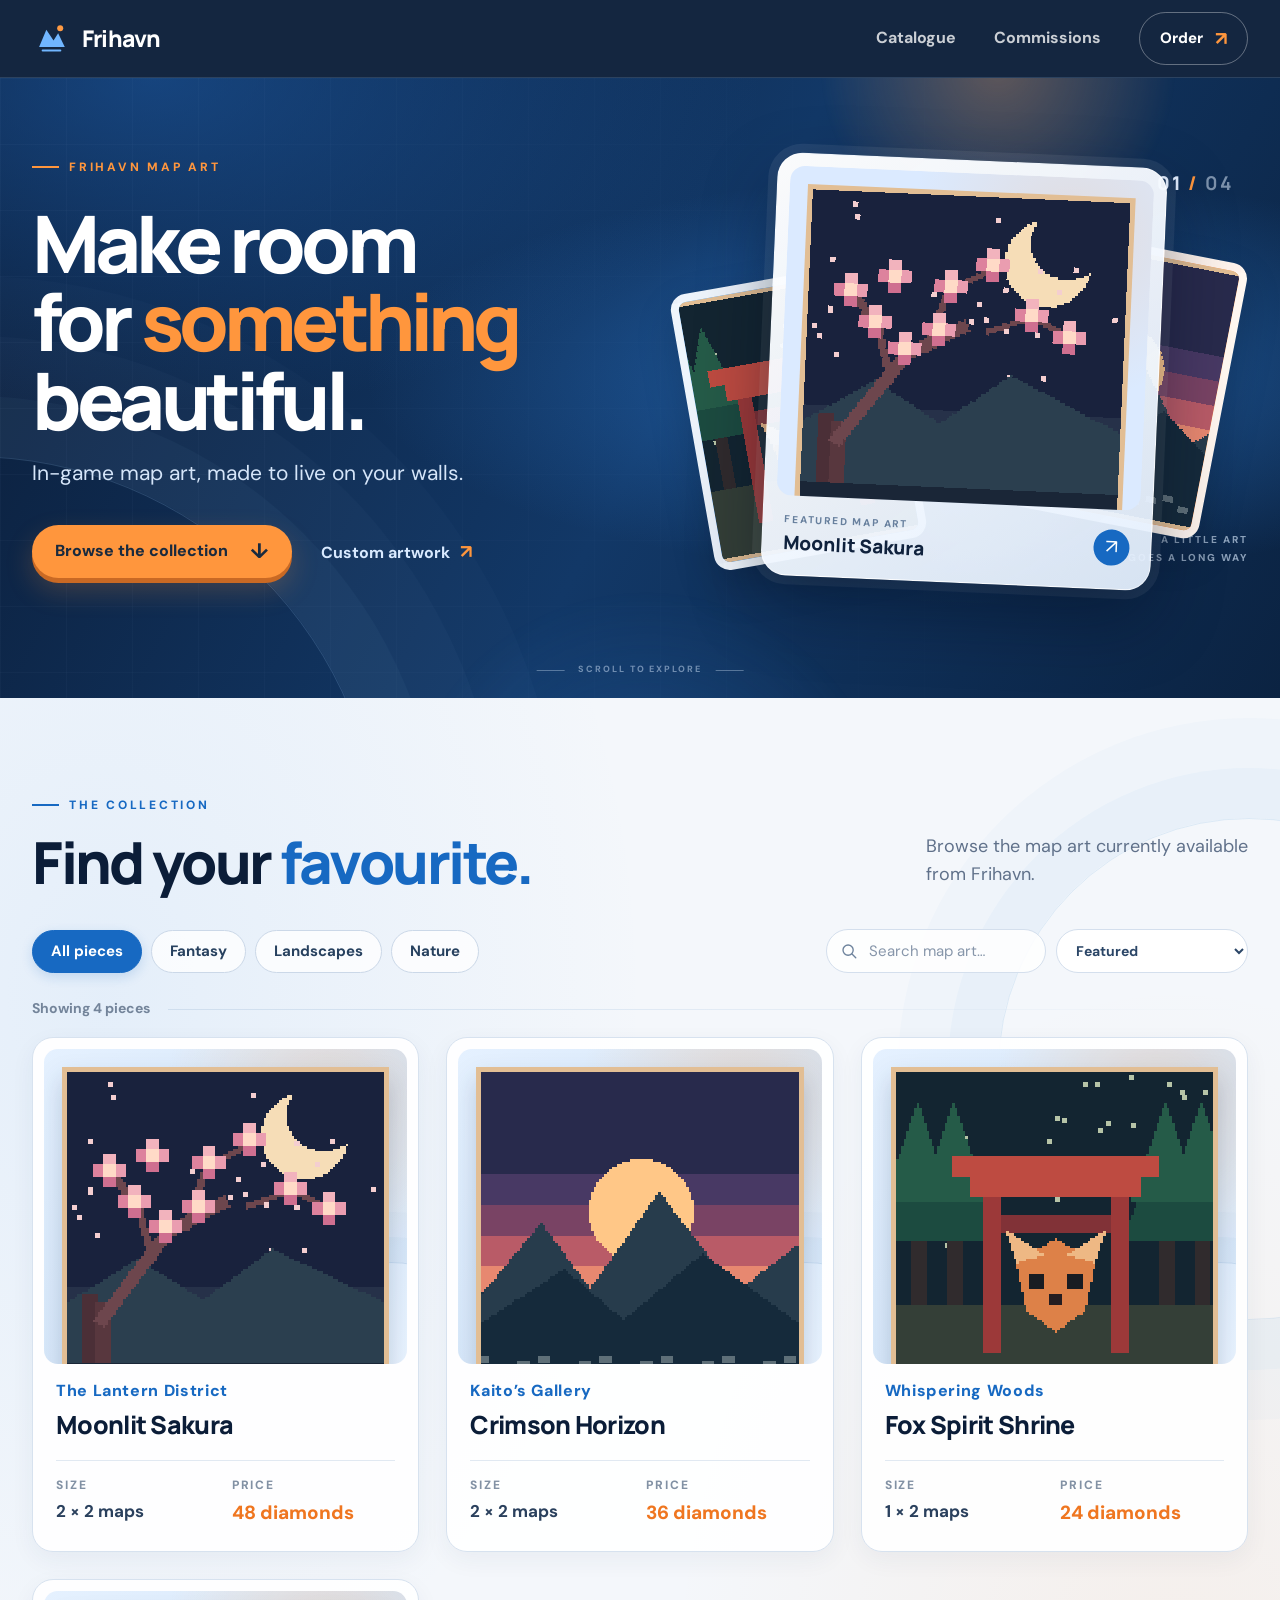
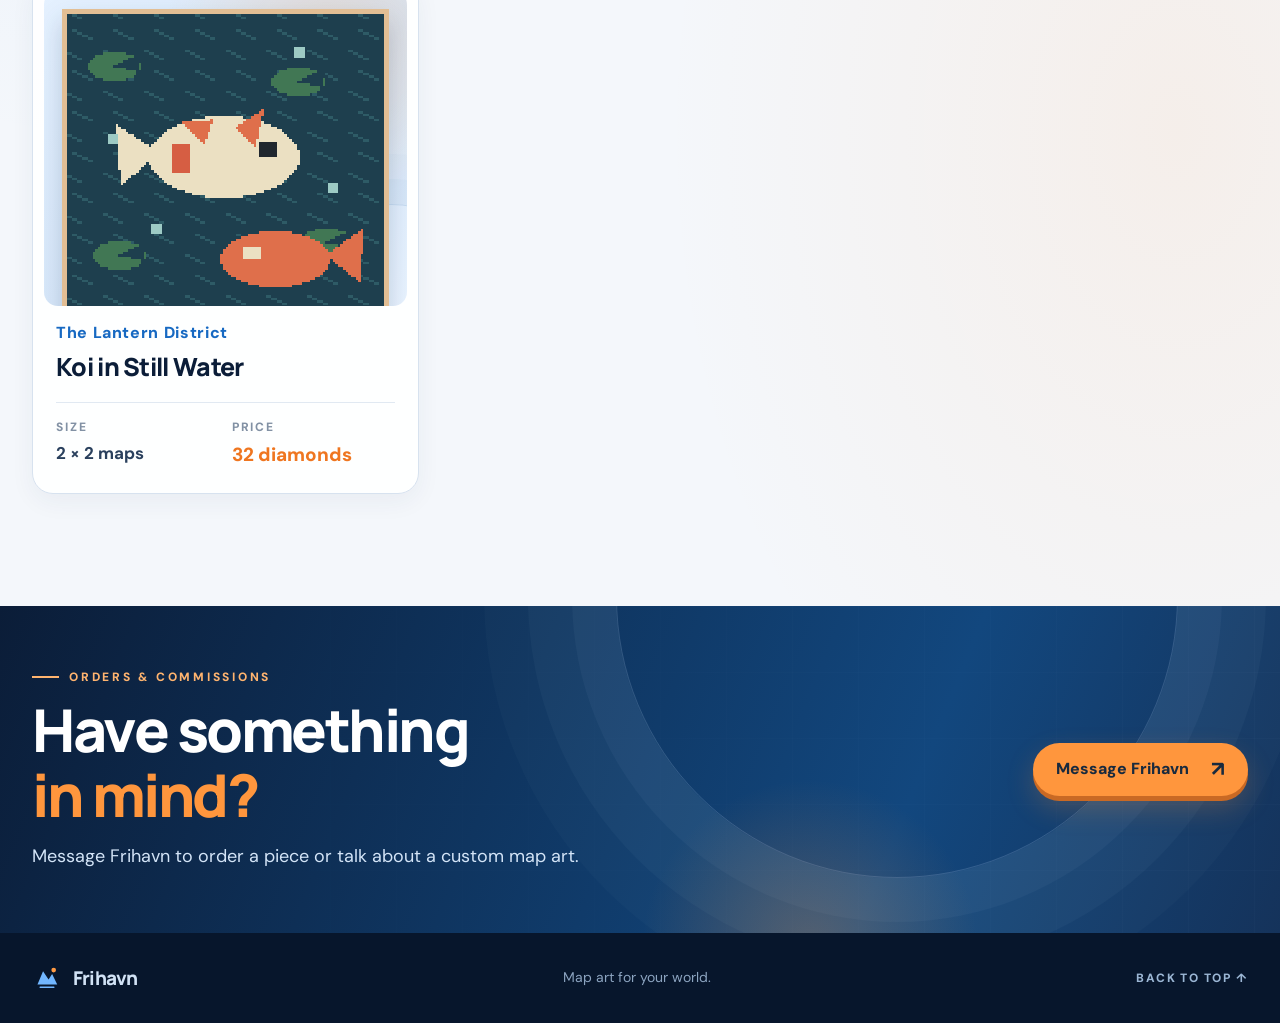
==== commit e6378cd7: "Changing Color Scheme, Remove Admin Page, Change to save images as png" ====
--- a/index.html
+++ b/index.html
@@ -3,196 +3,139 @@
 <head>
   <meta charset="utf-8">
   <meta name="viewport" content="width=device-width, initial-scale=1">
-  <meta name="theme-color" content="#101017">
-  <meta name="description" content="Browse a curated collection of handcrafted in-game map art.">
-  <title>Mapart Atelier — In-game map art gallery</title>
-  <link rel="icon" href="data:image/svg+xml,%3Csvg xmlns='http://www.w3.org/2000/svg' viewBox='0 0 64 64'%3E%3Crect width='64' height='64' rx='16' fill='%23101017'/%3E%3Cpath d='M13 43 25 18l8 16 7-11 11 20H13Z' fill='%23d8ad83'/%3E%3Ccircle cx='44' cy='17' r='6' fill='%23e6c8a8'/%3E%3C/svg%3E">
+  <meta name="theme-color" content="#0b1d38">
+  <meta name="description" content="Explore the Frihavn in-game map art collection.">
+  <title>Frihavn — Map Art Collection</title>
+  <link rel="icon" href="assets/images/frihavn-mark.svg" type="image/svg+xml">
+  <link rel="preconnect" href="https://fonts.googleapis.com">
+  <link rel="preconnect" href="https://fonts.gstatic.com" crossorigin>
+  <link href="https://fonts.googleapis.com/css2?family=DM+Sans:wght@400;500;600;700;800&family=Manrope:wght@500;600;700;800&display=swap" rel="stylesheet">
   <link rel="stylesheet" href="assets/css/styles.css">
   <script src="assets/js/app.js" defer></script>
 </head>
 <body>
-  <a class="skip-link" href="#main">Skip to content</a>
-  <div class="announcement-bar">
-    <span class="announcement-dot" aria-hidden="true"></span>
-    <span>A little gallery for worlds built one block at a time</span>
-    <span class="announcement-divider">/</span>
-    <span class="announcement-small">Independent in-game map art</span>
-  </div>
+  <a class="skip-link" href="#gallery">Skip to collection</a>
 
   <header class="site-header" id="top">
-    <div class="header-inner shell">
-      <a class="brand" href="#top" aria-label="Mapart Atelier home">
-        <span class="brand-mark" aria-hidden="true">
-          <svg viewBox="0 0 40 40" fill="none"><path d="M6 29 15 10l7 14 5-8 8 13H6Z" stroke="currentColor" stroke-width="1.5" stroke-linejoin="round"/><path d="M9 32h22" stroke="currentColor" stroke-width="1.5" stroke-linecap="round"/><circle cx="28.5" cy="9.5" r="3" fill="currentColor"/></svg>
-        </span>
-        <span class="brand-copy"><strong data-shop-name>Mapart Atelier</strong><small>THE IN-GAME ART HOUSE</small></span>
+    <div class="header-inner">
+      <a class="brand" href="#top" aria-label="Frihavn home">
+        <span class="brand-mark" aria-hidden="true"><svg viewBox="0 0 44 44" fill="none"><path d="M8 31.5 16.2 12l8.1 12.2 5.2-8.1L37 31.5H8Z" fill="currentColor"/><path d="M12 35.5h20" stroke="currentColor" stroke-width="2.2" stroke-linecap="round"/><circle cx="31.8" cy="10.4" r="3.4" fill="#ff9a43"/></svg></span>
+        <span class="brand-name">Frihavn</span>
       </a>
-
       <button class="mobile-menu-toggle" type="button" aria-expanded="false" aria-controls="primary-nav" aria-label="Open navigation"><span></span><span></span></button>
       <nav class="primary-nav" id="primary-nav" aria-label="Main navigation">
-        <a href="#gallery" class="nav-link active">The collection</a>
-        <a href="#process" class="nav-link">How it works</a>
+        <a href="#gallery" class="nav-link">Catalogue</a>
         <a href="#commissions" class="nav-link">Commissions</a>
-        <a href="#faq" class="nav-link">FAQ</a>
-        <a class="nav-cta" href="#order">Get in touch <span aria-hidden="true">↗</span></a>
+        <a href="#commissions" class="nav-order">Order <span aria-hidden="true">↗</span></a>
       </nav>
     </div>
   </header>
 
-  <main id="main">
-    <section class="hero-section">
-      <div class="hero-glow hero-glow-one" aria-hidden="true"></div>
-      <div class="hero-glow hero-glow-two" aria-hidden="true"></div>
-      <div class="hero-inner shell">
+  <main>
+    <section class="hero-section" aria-labelledby="hero-title">
+      <div class="hero-texture" aria-hidden="true"></div>
+      <div class="hero-orb hero-orb-one" aria-hidden="true"></div>
+      <div class="hero-orb hero-orb-two" aria-hidden="true"></div>
+      <div class="hero-inner">
         <div class="hero-copy">
-          <div class="eyebrow"><span class="eyebrow-line"></span> PIXEL BY PIXEL, MADE TO KEEP</div>
-          <h1>Little worlds.<br><em>Lasting impressions.</em></h1>
-          <p class="hero-description">A curated wall of in-game map art, made with care and ready to find a place in your world. Browse the collection or dream up something of your own.</p>
+          <div class="hero-kicker"><span></span> FRIHAVN MAP ART</div>
+          <h1 id="hero-title">Make room<br>for <em>something</em><br>beautiful.</h1>
+          <p>In-game map art, made to live on your walls.</p>
           <div class="hero-actions">
-            <a class="button button-primary" href="#gallery">Explore the collection <span aria-hidden="true">↘</span></a>
-            <a class="text-link" href="#commissions">Create something custom <span aria-hidden="true">↗</span></a>
+            <a class="button button-orange" href="#gallery">Browse the collection <span aria-hidden="true">↓</span></a>
+            <a class="hero-link" href="#commissions">Custom artwork <span aria-hidden="true">↗</span></a>
           </div>
-          <div class="hero-footnote"><span class="tiny-star">✳</span> ORIGINAL PIXEL ART · IN-GAME DISPLAY · PLAYER-MADE</div>
+        </div>
+        <div class="hero-visual" aria-label="Featured artwork">
+          <div class="hero-glow" aria-hidden="true"></div>
+          <div class="hero-art-back hero-art-back-one" data-hero-back-one aria-hidden="true"></div>
+          <div class="hero-art-back hero-art-back-two" data-hero-back-two aria-hidden="true"></div>
+          <button class="hero-art-card" type="button" data-open-featured aria-label="Open featured map art">
+            <span class="hero-art-image" data-hero-image><span class="art-loading">FRIHAVN</span></span>
+            <span class="hero-art-caption"><span><small>FEATURED MAP ART</small><strong data-hero-title>Map art collection</strong></span><span class="hero-art-arrow">↗</span></span>
+          </button>
+          <span class="hero-side-note">A LITTLE ART<br>GOES A LONG WAY</span>
+          <span class="hero-number">01 <i>/</i> <b data-hero-total>04</b></span>
+        </div>
+      </div>
+      <div class="hero-bottom-line" aria-hidden="true"><span></span><span>SCROLL TO EXPLORE</span><span></span></div>
+    </section>
+
+    <section class="gallery-section" id="gallery" aria-labelledby="gallery-title">
+      <div class="gallery-shell">
+        <div class="gallery-heading">
+          <div>
+            <div class="section-kicker"><span></span> THE COLLECTION</div>
+            <h2 id="gallery-title">Find your <em>favourite.</em></h2>
+          </div>
+          <p>Browse the map art currently available<br>from Frihavn.</p>
         </div>
 
-        <div class="hero-artwork" aria-label="A preview of artwork in the collection">
-          <div class="hero-art-frame hero-art-main">
-            <div class="frame-topline"><span>COLLECTION No. 001</span><span class="frame-status"><i></i> ON THE WALL</span></div>
-            <div class="hero-art-image" data-hero-main><div class="image-placeholder">ARTWORK PREVIEW</div></div>
-            <div class="hero-art-caption"><div><span class="caption-kicker">FEATURED PIECE</span><strong data-hero-title>Moonlit Sakura</strong></div><span class="caption-index">01 <b>/</b> 04</span></div>
+        <div class="catalogue-tools">
+          <div class="filter-row" id="filter-chips" aria-label="Filter map art">
+            <button class="filter-chip selected" type="button" data-category="all" aria-pressed="true">All pieces</button>
           </div>
-          <div class="hero-art-stack" aria-hidden="true">
-            <div class="stack-card stack-card-back" data-hero-back-two></div>
-            <div class="stack-card stack-card-front" data-hero-back-one></div>
+          <div class="tool-side">
+            <label class="search-box">
+              <svg viewBox="0 0 24 24" aria-hidden="true"><circle cx="10.8" cy="10.8" r="6.8"/><path d="m16 16 5 5"/></svg>
+              <span class="visually-hidden">Search the collection</span>
+              <input id="search-input" type="search" placeholder="Search map art…" autocomplete="off">
+            </label>
+            <label class="sort-control"><span class="visually-hidden">Sort the collection</span><select id="sort-select"><option value="featured">Featured</option><option value="title">Title A–Z</option><option value="price-low">Price: low to high</option><option value="price-high">Price: high to low</option></select></label>
           </div>
-          <div class="hero-stamp"><span>HAND<br>CRAFTED</span><b>✳</b><small>WITH CARE</small></div>
-          <div class="hero-orbit orbit-one" aria-hidden="true"></div>
-          <div class="hero-orbit orbit-two" aria-hidden="true"></div>
-        </div>
-      </div>
-      <div class="hero-bottom shell"><span>SCROLL TO EXPLORE</span><span class="scroll-line"></span><span>EST. IN YOUR WORLD</span></div>
-    </section>
-
-    <section class="intro-strip" aria-label="Gallery details">
-      <div class="shell intro-grid">
-        <div class="intro-item"><span class="intro-number" data-total-count>04</span><span><strong>Pieces to explore</strong><small>And more on the way</small></span></div>
-        <div class="intro-item"><span class="intro-icon">▦</span><span><strong>Map-sized artwork</strong><small>Made for in-game walls</small></span></div>
-        <div class="intro-item"><span class="intro-icon">✳</span><span><strong>Made with intention</strong><small>Every pixel has a place</small></span></div>
-        <div class="intro-aside">A COLLECTION THAT<br>KEEPS ON GROWING <span>↗</span></div>
-      </div>
-    </section>
-
-    <section class="gallery-section section-pad" id="gallery">
-      <div class="shell">
-        <div class="section-heading gallery-heading">
-          <div>
-            <div class="eyebrow"><span class="eyebrow-line"></span> THE CATALOGUE</div>
-            <h2>Find your <em>favourite.</em></h2>
-            <p class="section-description">Browse every piece currently in the collection. Select an artwork to see the details up close.</p>
-          </div>
-          <a class="subtle-link manager-link" href="admin.html"><span class="manager-icon">✎</span> Manage collection <span aria-hidden="true">↗</span></a>
         </div>
 
-        <div class="catalogue-toolbar" aria-label="Catalogue controls">
-          <label class="search-box">
-            <span class="search-icon" aria-hidden="true">⌕</span>
-            <span class="visually-hidden">Search map art</span>
-            <input id="search-input" type="search" placeholder="Search by title, source, or style…" autocomplete="off">
-            <kbd>⌘ K</kbd>
-          </label>
-          <label class="sort-control"><span>SORT BY</span><select id="sort-select" aria-label="Sort collection"><option value="featured">Featured</option><option value="title">Title, A–Z</option><option value="price-low">Price: low to high</option><option value="price-high">Price: high to low</option></select></label>
+        <div class="gallery-count-line"><span id="results-count">Showing 4 pieces</span><span class="count-line"></span></div>
+        <div class="art-grid" id="art-grid" aria-live="polite">
+          <div class="loading-state">Loading the collection…</div>
         </div>
-
-        <div class="filter-row">
-          <div class="filter-chips" id="filter-chips" aria-label="Filter by category">
-            <button class="filter-chip selected" type="button" data-category="all" aria-pressed="true">All pieces <span data-all-count>04</span></button>
-          </div>
-          <span class="results-count" id="results-count" aria-live="polite">Showing 4 pieces</span>
-        </div>
-
-        <div class="art-grid" id="art-grid" aria-live="polite">
-          <div class="loading-state"><span class="loading-spinner"></span> Preparing the gallery…</div>
-        </div>
-        <div class="empty-state" id="empty-state" hidden><span class="empty-symbol">⌕</span><h3>No pieces found</h3><p>Try another search or clear your selected filter.</p><button class="button button-outline" id="clear-filters" type="button">Clear filters</button></div>
-        <div class="gallery-footnote"><span class="footnote-rule"></span><span>THE COLLECTION IS UPDATED AS NEW PIECES ARE ADDED</span><span class="footnote-rule"></span></div>
-      </div>
-    </section>
-
-    <section class="process-section section-pad" id="process">
-      <div class="shell process-layout">
-        <div class="process-heading">
-          <div class="eyebrow"><span class="eyebrow-line"></span> FROM OUR WALL TO YOURS</div>
-          <h2>Simple to find.<br><em>Easy to make yours.</em></h2>
-          <p class="section-description">Found a piece you love? Getting it into your world is straightforward. Reach out with the title and we’ll take it from there.</p>
-          <a class="text-link" href="#order">Start a conversation <span aria-hidden="true">↗</span></a>
-          <div class="process-decoration" aria-hidden="true">✳</div>
-        </div>
-        <div class="steps-list">
-          <article class="step-item"><span class="step-number">01</span><div><h3>Choose your artwork</h3><p>Explore the catalogue and open any piece for its size, source, and current price.</p></div><span class="step-arrow">↗</span></article>
-          <article class="step-item"><span class="step-number">02</span><div><h3>Send us a message</h3><p>Share the title of the piece you want and your in-game name. We’ll confirm availability.</p></div><span class="step-arrow">↗</span></article>
-          <article class="step-item"><span class="step-number">03</span><div><h3>Arrange the handoff</h3><p>We’ll coordinate a pickup or delivery in-game and make sure it finds its way to you.</p></div><span class="step-arrow">↗</span></article>
+        <div class="empty-state" id="empty-state" hidden>
+          <div class="empty-icon">⌕</div><h3>Nothing here yet.</h3><p>Try another title or category.</p>
+          <button class="button button-blue" id="clear-filters" type="button">Clear filters</button>
         </div>
       </div>
     </section>
 
-    <section class="commission-section" id="commissions">
-      <div class="shell commission-shell">
-        <div class="commission-art" aria-hidden="true"><div class="commission-orbit"></div><div class="commission-glyph">✳</div><div class="commission-label">YOUR IDEA<br>YOUR CANVAS</div><span class="commission-spark spark-a">✧</span><span class="commission-spark spark-b">✦</span></div>
+    <section class="commission-section" id="commissions" aria-labelledby="commission-title">
+      <div class="commission-pattern" aria-hidden="true"></div>
+      <div class="commission-inner">
         <div class="commission-copy">
-          <div class="eyebrow"><span class="eyebrow-line"></span> MADE JUST FOR YOU</div>
-          <h2>Have a picture<br>in your <em>head?</em></h2>
-          <p>Let’s turn it into something you can hang in-game. From favourite characters to landscapes and custom emblems, tell us what you have in mind and we’ll talk through the possibilities.</p>
-          <a class="button button-light" data-discord-link href="https://discord.com" target="_blank" rel="noopener noreferrer">Talk about a commission <span aria-hidden="true">↗</span></a>
-          <span class="commission-note">CUSTOM SIZES · PERSONAL IDEAS · MADE WITH CARE</span>
+          <div class="section-kicker section-kicker-light"><span></span> ORDERS & COMMISSIONS</div>
+          <h2 id="commission-title">Have something<br><em>in mind?</em></h2>
+          <p>Message Frihavn to order a piece or talk about a custom map art.</p>
         </div>
-      </div>
-    </section>
-
-    <section class="order-section section-pad" id="order">
-      <div class="shell order-layout">
-        <div><div class="eyebrow"><span class="eyebrow-line"></span> SAY HELLO</div><h2>Let's find a place<br>for <em>great art.</em></h2></div>
-        <div class="order-copy"><p>Questions about a piece, availability, or a custom idea? Get in touch and include the artwork title so we know what caught your eye.</p><a class="button button-primary" data-discord-link href="https://discord.com" target="_blank" rel="noopener noreferrer">Contact us on Discord <span aria-hidden="true">↗</span></a><div class="order-note"><span>✳</span> We usually reply in-game or through our community chat.</div></div>
-      </div>
-    </section>
-
-    <section class="faq-section section-pad" id="faq">
-      <div class="shell faq-layout">
-        <div><div class="eyebrow"><span class="eyebrow-line"></span> THE LITTLE DETAILS</div><h2>Good to <em>know.</em></h2><p class="section-description">A few quick answers before you choose your next wall piece.</p></div>
-        <div class="faq-list">
-          <details class="faq-item"><summary>What does the size mean?<span>+</span></summary><p>Sizes are listed in maps wide by maps tall. For example, 2 × 2 maps means the artwork is assembled from four in-game map tiles.</p></details>
-          <details class="faq-item"><summary>Can I request a custom design?<span>+</span></summary><p>Absolutely. Send us your idea, preferred dimensions, and any references through the community link. We’ll discuss what’s possible.</p></details>
-          <details class="faq-item"><summary>How do I get the artwork in-game?<span>+</span></summary><p>Once availability and price are confirmed, we’ll arrange an in-game pickup or delivery. The exact details depend on your server.</p></details>
-          <details class="faq-item"><summary>Can I use the artwork outside the game?<span>+</span></summary><p>Please ask before reposting or using artwork elsewhere. Some designs may be inspired by characters or works owned by their respective creators.</p></details>
-        </div>
+        <a class="button button-orange commission-button" data-discord-link href="https://discord.com" target="_blank" rel="noopener noreferrer">Message Frihavn <span aria-hidden="true">↗</span></a>
+        <div class="commission-sun" aria-hidden="true"></div>
       </div>
     </section>
   </main>
 
   <footer class="site-footer">
-    <div class="shell footer-main">
-      <a class="brand footer-brand" href="#top"><span class="brand-mark" aria-hidden="true"><svg viewBox="0 0 40 40" fill="none"><path d="M6 29 15 10l7 14 5-8 8 13H6Z" stroke="currentColor" stroke-width="1.5" stroke-linejoin="round"/><path d="M9 32h22" stroke="currentColor" stroke-width="1.5" stroke-linecap="round"/><circle cx="28.5" cy="9.5" r="3" fill="currentColor"/></svg></span><span class="brand-copy"><strong data-shop-name>Mapart Atelier</strong><small>THE IN-GAME ART HOUSE</small></span></a>
-      <p class="footer-message">Thanks for stopping by.<br><em>Stay a little. Find a favourite.</em></p>
-      <div class="footer-links"><a href="#gallery">Catalogue</a><a href="#commissions">Commissions</a><a href="#order">Contact</a><a href="admin.html">Manage</a></div>
+    <div class="footer-inner">
+      <a class="brand footer-brand" href="#top"><span class="brand-mark" aria-hidden="true"><svg viewBox="0 0 44 44" fill="none"><path d="M8 31.5 16.2 12l8.1 12.2 5.2-8.1L37 31.5H8Z" fill="currentColor"/><path d="M12 35.5h20" stroke="currentColor" stroke-width="2.2" stroke-linecap="round"/><circle cx="31.8" cy="10.4" r="3.4" fill="#ff9a43"/></svg></span><span class="brand-name">Frihavn</span></a>
+      <span>Map art for your world.</span>
+      <a class="back-top" href="#top">BACK TO TOP ↑</a>
     </div>
-    <div class="shell footer-bottom"><span>© <span id="current-year"></span> <span data-shop-name>Mapart Atelier</span>. Made for your world.</span><span>IN-GAME ART · PLAYER-MADE WITH CARE</span><a href="#top">BACK TO TOP ↑</a></div>
   </footer>
 
-  <div class="art-modal" id="art-modal" role="dialog" aria-modal="true" aria-labelledby="modal-title" aria-hidden="true" hidden>
+  <div class="art-modal" id="art-modal" hidden aria-hidden="true" role="dialog" aria-modal="true" aria-labelledby="modal-title">
     <button class="modal-backdrop" type="button" data-close-modal aria-label="Close artwork preview"></button>
-    <div class="modal-panel" role="document">
+    <div class="modal-panel">
       <button class="modal-close" type="button" data-close-modal aria-label="Close preview">×</button>
-      <div class="modal-image-wrap"><img id="modal-image" src="" alt=""></div>
+      <div class="modal-image-wrap"><img id="modal-image" alt="" src=""></div>
       <div class="modal-details">
-        <div class="modal-eyebrow"><span class="eyebrow-line"></span> FROM THE COLLECTION <span id="modal-index">01 / 04</span></div>
-        <h2 id="modal-title">Artwork title</h2>
-        <p class="modal-description" id="modal-description"></p>
-        <dl class="modal-meta"><div><dt>SOURCE</dt><dd id="modal-source"></dd></div><div><dt>SIZE</dt><dd id="modal-size"></dd></div><div><dt>PRICE</dt><dd id="modal-price"></dd></div><div><dt>STATUS</dt><dd id="modal-status"></dd></div></dl>
-        <a class="button button-primary modal-contact" data-discord-link href="https://discord.com" target="_blank" rel="noopener noreferrer">Ask about this piece <span aria-hidden="true">↗</span></a>
-        <div class="modal-controls"><button type="button" id="modal-prev" aria-label="Previous artwork">← Previous</button><button type="button" id="modal-next" aria-label="Next artwork">Next →</button></div>
+        <div class="modal-heading"><span class="section-kicker"><span></span> FRIHAVN MAP ART</span><span class="modal-index" id="modal-index">01 / 04</span></div>
+        <h2 id="modal-title"></h2>
+        <p class="modal-source" id="modal-source"></p>
+        <div class="modal-meta">
+          <div><small>SIZE</small><strong id="modal-size"></strong></div>
+          <div><small>PRICE</small><strong id="modal-price"></strong></div>
+        </div>
+        <a class="button button-orange modal-contact" data-discord-link href="https://discord.com" target="_blank" rel="noopener noreferrer">Ask about this piece <span aria-hidden="true">↗</span></a>
       </div>
+      <div class="modal-navigation"><button id="modal-prev" type="button" aria-label="Previous artwork">←</button><button id="modal-next" type="button" aria-label="Next artwork">→</button></div>
     </div>
   </div>
-
-  <noscript><div class="noscript-message">This gallery needs JavaScript to load the catalogue. Please enable JavaScript and refresh.</div></noscript>
+  <noscript><div class="noscript-message">Please enable JavaScript to view the map art collection.</div></noscript>
 </body>
 </html>
--- a/assets/css/styles.css
+++ b/assets/css/styles.css
@@ -1,374 +1,287 @@
 :root {
-  color-scheme: dark;
-  --bg: #101017;
-  --bg-soft: #14141d;
-  --panel: #191922;
-  --panel-hover: #20202a;
-  --border: rgba(224, 212, 203, .12);
-  --border-strong: rgba(224, 212, 203, .2);
-  --text: #eee9e3;
-  --text-soft: #b9b0ac;
-  --muted: #827b80;
-  --accent: #d9a58f;
-  --accent-light: #f0c9b4;
-  --gold: #d6bd96;
-  --green: #a5bd9c;
-  --serif: "Iowan Old Style", "Palatino Linotype", "Book Antiqua", Georgia, serif;
-  --sans: Inter, ui-sans-serif, system-ui, -apple-system, BlinkMacSystemFont, "Segoe UI", Arial, sans-serif;
-  --mono: "SFMono-Regular", Consolas, "Liberation Mono", monospace;
-  --shell: 1160px;
-  font-family: var(--sans);
-  background: var(--bg);
-  color: var(--text);
-  scroll-behavior: smooth;
+  --navy: #0b1d38;
+  --navy-2: #102e57;
+  --blue: #1769c2;
+  --blue-bright: #3d8ff0;
+  --sky: #cde7ff;
+  --orange: #ff963d;
+  --orange-deep: #ef7620;
+  --paper: #f4f7fb;
+  --paper-blue: #eaf2fb;
+  --white: #ffffff;
+  --ink: #10223d;
+  --muted: #60718a;
+  --line: #d9e4f1;
+  --shadow: 0 18px 46px rgba(24, 56, 96, .12);
+  --display: 'Manrope', 'DM Sans', sans-serif;
+  --body: 'DM Sans', system-ui, sans-serif;
 }
 
 * { box-sizing: border-box; }
-html { scroll-padding-top: 92px; }
-body { margin: 0; min-width: 320px; background: var(--bg); color: var(--text); font-family: var(--sans); -webkit-font-smoothing: antialiased; }
+html { scroll-behavior: smooth; scroll-padding-top: 86px; }
+body {
+  margin: 0;
+  color: var(--ink);
+  background:
+    radial-gradient(ellipse at 8% 38%, rgba(89, 163, 239, .10), transparent 34rem),
+    radial-gradient(ellipse at 92% 66%, rgba(255, 150, 61, .09), transparent 32rem),
+    var(--paper);
+  font-family: var(--body);
+  font-size: 18px;
+  line-height: 1.55;
+  -webkit-font-smoothing: antialiased;
+}
 body.modal-open { overflow: hidden; }
 a { color: inherit; text-decoration: none; }
 button, input, select { font: inherit; }
-button { color: inherit; }
-img { display: block; max-width: 100%; }
+button, a { -webkit-tap-highlight-color: transparent; }
+button:focus-visible, a:focus-visible, input:focus-visible, select:focus-visible { outline: 3px solid #ff963d; outline-offset: 3px; }
 [hidden] { display: none !important; }
-.shell { width: min(var(--shell), calc(100% - 56px)); margin-inline: auto; }
-.visually-hidden { position: absolute; width: 1px; height: 1px; padding: 0; margin: -1px; overflow: hidden; clip: rect(0,0,0,0); white-space: nowrap; border: 0; }
-.skip-link { position: fixed; z-index: 1000; top: 10px; left: 10px; padding: 12px 16px; background: var(--accent-light); color: #241b1a; transform: translateY(-160%); }
-.skip-link:focus { transform: translateY(0); }
-
-.announcement-bar { min-height: 34px; display: flex; align-items: center; justify-content: center; gap: 11px; padding: 7px 18px; background: #1c1b23; color: #c8bdb6; font-family: var(--mono); font-size: 9px; letter-spacing: .09em; text-transform: uppercase; text-align: center; }
-.announcement-dot, .frame-status i { width: 6px; height: 6px; flex: 0 0 auto; border-radius: 50%; background: var(--green); box-shadow: 0 0 9px rgba(165,189,156,.55); }
-.announcement-divider { color: #665b5c; }
-.announcement-small { color: #82777a; }
-.site-header { position: sticky; z-index: 50; top: 0; background: rgba(16,16,23,.91); border-bottom: 1px solid rgba(255,255,255,.06); backdrop-filter: blur(18px); }
-.header-inner { min-height: 82px; display: flex; align-items: center; justify-content: space-between; gap: 36px; }
-.brand { display: inline-flex; align-items: center; gap: 12px; flex: 0 0 auto; }
-.brand-mark { display: grid; place-items: center; width: 42px; height: 42px; border: 1px solid rgba(217,165,143,.4); border-radius: 13px 13px 13px 4px; color: var(--accent-light); background: linear-gradient(145deg, rgba(217,165,143,.13), rgba(217,165,143,.02)); }
-.brand-mark svg { width: 30px; height: 30px; }
-.brand-copy { display: flex; flex-direction: column; gap: 3px; }
-.brand-copy strong { font-family: var(--serif); font-size: 17px; font-weight: 500; letter-spacing: .01em; }
-.brand-copy small { color: var(--muted); font-family: var(--mono); font-size: 8px; letter-spacing: .16em; }
-.primary-nav { display: flex; align-items: center; gap: 33px; }
-.nav-link { position: relative; color: #a8a0a1; font-size: 12px; transition: color .2s ease; }
-.nav-link:hover, .nav-link.active { color: var(--text); }
-.nav-link.active::after { position: absolute; content: ""; width: 4px; height: 4px; bottom: -12px; left: calc(50% - 2px); border-radius: 50%; background: var(--accent); }
-.nav-cta { display: inline-flex; align-items: center; gap: 13px; padding: 12px 16px; border: 1px solid rgba(217,165,143,.45); border-radius: 3px; color: var(--accent-light); font-size: 11px; transition: background .2s ease, border-color .2s ease; }
-.nav-cta:hover { background: rgba(217,165,143,.1); border-color: var(--accent-light); }
-.nav-cta span { font-size: 14px; }
+.skip-link, .visually-hidden { position: absolute; width: 1px; height: 1px; overflow: hidden; clip: rect(0,0,0,0); white-space: nowrap; }
+.skip-link:focus { width: auto; height: auto; clip: auto; z-index: 1000; top: 12px; left: 12px; padding: 10px 16px; border-radius: 10px; color: white; background: var(--navy); }
+
+/* The deep-blue header and hero create one continuous, atmospheric opening. */
+.site-header {
+  position: sticky;
+  top: 0;
+  z-index: 50;
+  height: 78px;
+  color: white;
+  background: rgba(8, 27, 54, .95);
+  border-bottom: 1px solid rgba(170, 210, 255, .16);
+  backdrop-filter: blur(18px);
+}
+.header-inner, .footer-inner {
+  width: min(1380px, calc(100% - 64px));
+  height: 100%;
+  margin: 0 auto;
+  display: flex;
+  align-items: center;
+  justify-content: space-between;
+}
+.brand { display: inline-flex; align-items: center; gap: 11px; }
+.brand-mark { display: grid; place-items: center; width: 39px; height: 39px; color: #71b6ff; }
+.brand-mark svg { width: 100%; height: 100%; }
+.brand-name { font: 800 23px/1 var(--display); letter-spacing: -.8px; }
+.primary-nav { display: flex; align-items: center; gap: 38px; height: 100%; }
+.nav-link { color: rgba(255,255,255,.78); font-size: 16px; font-weight: 700; transition: color .2s ease; }
+.nav-link:hover { color: white; }
+.nav-order { display: inline-flex; align-items: center; gap: 12px; padding: 11px 20px; border: 1px solid rgba(255,255,255,.34); border-radius: 999px; color: white; font-size: 15px; font-weight: 800; transition: background .2s, border .2s, transform .2s; }
+.nav-order span { color: var(--orange); font-size: 19px; }
+.nav-order:hover { background: rgba(255,255,255,.1); border-color: var(--orange); transform: translateY(-1px); }
 .mobile-menu-toggle { display: none; }
 
-.hero-section { position: relative; overflow: hidden; min-height: 618px; padding: 80px 0 25px; background: radial-gradient(ellipse at 75% 43%, rgba(87,60,71,.18), transparent 38%), linear-gradient(110deg, #12121a 0%, #14131b 48%, #17141a 100%); }
-.hero-section::before { position: absolute; inset: 0; content: ""; opacity: .13; pointer-events: none; background-image: linear-gradient(rgba(255,255,255,.045) 1px, transparent 1px), linear-gradient(90deg, rgba(255,255,255,.045) 1px, transparent 1px); background-size: 56px 56px; mask-image: linear-gradient(90deg, black, transparent 90%); }
-.hero-glow { position: absolute; pointer-events: none; border-radius: 50%; filter: blur(1px); }
-.hero-glow-one { width: 380px; height: 380px; right: 5%; top: 15%; border: 1px solid rgba(222,177,151,.07); box-shadow: 0 0 0 36px rgba(222,177,151,.018), 0 0 0 74px rgba(222,177,151,.013); }
-.hero-glow-two { width: 240px; height: 240px; left: -160px; bottom: -140px; background: rgba(83,58,79,.2); filter: blur(55px); }
-.hero-inner { position: relative; z-index: 1; display: grid; grid-template-columns: 1fr 1.03fr; align-items: center; gap: 55px; min-height: 455px; }
-.hero-copy { padding: 20px 0 25px; }
-.eyebrow { display: flex; align-items: center; gap: 11px; color: var(--accent); font-family: var(--mono); font-size: 9px; letter-spacing: .17em; line-height: 1.5; }
-.eyebrow-line { display: inline-block; width: 27px; height: 1px; background: var(--accent); }
-.hero-copy h1 { margin: 24px 0 19px; font-size: clamp(46px, 5.5vw, 72px); line-height: 1.06; letter-spacing: -.055em; font-weight: 500; }
-.hero-copy h1 em, h2 em { color: var(--accent-light); font-family: var(--serif); font-weight: 500; letter-spacing: -.045em; }
-.hero-description { max-width: 455px; margin: 0; color: #aaa1a2; font-size: 14px; line-height: 1.85; }
-.hero-actions { display: flex; align-items: center; gap: 25px; margin-top: 32px; }
-.button { display: inline-flex; min-height: 48px; align-items: center; justify-content: center; gap: 18px; padding: 0 19px; border: 1px solid transparent; border-radius: 3px; font-size: 11px; font-weight: 600; transition: transform .2s ease, background .2s ease, border-color .2s ease; }
-.button:hover { transform: translateY(-2px); }
-.button span { font-size: 16px; font-weight: 400; }
-.button-primary { background: var(--accent); color: #211a1b; }
-.button-primary:hover { background: #e7b7a2; }
-.button-outline { border-color: var(--border-strong); background: transparent; color: var(--text); }
-.button-outline:hover { border-color: var(--accent); }
-.button-light { background: #e4c4ae; color: #241d1d; }
-.button-light:hover { background: #f3d6c0; }
-.text-link { display: inline-flex; align-items: center; gap: 12px; color: #d8ceca; font-size: 11px; transition: color .2s ease; }
-.text-link span { color: var(--accent); font-size: 15px; }
-.text-link:hover { color: var(--accent-light); }
-.hero-footnote { display: flex; align-items: center; gap: 9px; margin-top: 53px; color: #766f75; font-family: var(--mono); font-size: 8px; letter-spacing: .11em; }
-.tiny-star { color: var(--accent); font-size: 13px; }
-.hero-artwork { position: relative; min-height: 440px; display: flex; align-items: center; justify-content: center; }
-.hero-art-frame { position: relative; z-index: 2; width: min(365px, 78%); padding: 13px; background: linear-gradient(145deg, #302b31, #1e1b23); border: 1px solid rgba(233,203,180,.32); box-shadow: 0 25px 65px rgba(0,0,0,.42), 0 0 0 7px rgba(217,165,143,.035); transform: rotate(-2deg); }
-.frame-topline { display: flex; align-items: center; justify-content: space-between; gap: 8px; padding: 3px 2px 11px; color: #8f8587; font-family: var(--mono); font-size: 7px; letter-spacing: .12em; }
-.frame-status { display: inline-flex; align-items: center; gap: 5px; color: #b5c2a8; font-size: 6px; }
-.frame-status i { width: 5px; height: 5px; }
-.hero-art-image { overflow: hidden; width: 100%; aspect-ratio: 1; border: 1px solid rgba(255,255,255,.12); background: #222330; }
-.hero-art-image img { width: 100%; height: 100%; object-fit: cover; image-rendering: pixelated; }
-.image-placeholder { display: grid; width: 100%; height: 100%; place-items: center; color: #8f8587; font-family: var(--mono); font-size: 9px; letter-spacing: .16em; }
-.hero-art-caption { display: flex; align-items: end; justify-content: space-between; padding: 13px 3px 2px; }
-.hero-art-caption > div { display: flex; flex-direction: column; gap: 4px; }
-.caption-kicker { color: #a68b80; font-family: var(--mono); font-size: 7px; letter-spacing: .14em; }
-.hero-art-caption strong { font-family: var(--serif); font-size: 17px; font-weight: 500; }
-.caption-index { color: #867a7c; font-family: var(--mono); font-size: 9px; }
-.caption-index b { color: var(--accent); font-weight: 400; }
-.hero-art-stack { position: absolute; z-index: 1; width: 100%; height: 330px; }
-.stack-card { position: absolute; width: 170px; aspect-ratio: 1; padding: 7px; background: #27242b; border: 1px solid rgba(233,203,180,.2); box-shadow: 0 20px 35px rgba(0,0,0,.25); }
-.stack-card img { width: 100%; height: 100%; object-fit: cover; image-rendering: pixelated; }
-.stack-card-back { right: 2%; top: 35px; transform: rotate(11deg); }
-.stack-card-front { left: 2%; bottom: 8px; transform: rotate(9deg); }
-.hero-stamp { position: absolute; z-index: 3; right: 2%; bottom: 15px; display: flex; width: 91px; height: 91px; flex-direction: column; align-items: center; justify-content: center; border: 1px solid rgba(217,165,143,.56); border-radius: 50%; color: var(--accent-light); background: rgba(24,22,29,.85); transform: rotate(10deg); }
-.hero-stamp span { font-family: var(--mono); font-size: 8px; line-height: 1.45; letter-spacing: .1em; text-align: center; }
-.hero-stamp b { position: absolute; right: 11px; top: 8px; font-size: 12px; font-weight: 400; }
-.hero-stamp small { margin-top: 4px; color: #a68e82; font-family: var(--mono); font-size: 6px; letter-spacing: .14em; }
-.hero-orbit { position: absolute; border: 1px solid rgba(217,165,143,.13); border-radius: 50%; transform: rotate(-30deg); }
-.orbit-one { width: 420px; height: 220px; }
-.orbit-two { width: 460px; height: 265px; transform: rotate(52deg); }
-.hero-bottom { position: relative; z-index: 1; display: flex; align-items: center; gap: 14px; margin-top: 26px; color: #6c656c; font-family: var(--mono); font-size: 7px; letter-spacing: .17em; }
-.scroll-line { width: 36px; height: 1px; background: #6c656c; }
-.hero-bottom span:last-child { margin-left: auto; }
-
-.intro-strip { border-top: 1px solid rgba(255,255,255,.06); border-bottom: 1px solid rgba(255,255,255,.06); background: #15151d; }
-.intro-grid { display: grid; grid-template-columns: repeat(3, 1fr) 1.1fr; align-items: center; min-height: 105px; }
-.intro-item { display: flex; align-items: center; gap: 13px; min-height: 52px; border-right: 1px solid rgba(255,255,255,.07); }
-.intro-number, .intro-icon { min-width: 34px; color: var(--accent-light); font-family: var(--serif); font-size: 28px; text-align: left; }
-.intro-icon { font-family: var(--sans); font-size: 24px; }
-.intro-item span:last-child { display: flex; flex-direction: column; gap: 5px; }
-.intro-item strong { font-size: 11px; font-weight: 500; }
-.intro-item small { color: var(--muted); font-size: 10px; }
-.intro-aside { justify-self: end; color: #777077; font-family: var(--mono); font-size: 8px; letter-spacing: .15em; line-height: 1.7; text-align: right; }
-.intro-aside span { margin-left: 7px; color: var(--accent); font-size: 13px; }
-
-.section-pad { padding: 108px 0; }
-.gallery-section { background: var(--bg); }
-.section-heading { display: flex; align-items: end; justify-content: space-between; gap: 35px; }
-.section-heading h2, .process-heading h2, .commission-copy h2, .order-layout h2, .faq-layout h2 { margin: 17px 0 12px; font-size: clamp(38px, 4.2vw, 51px); line-height: 1.12; font-weight: 500; letter-spacing: -.05em; }
-.section-heading h2 em, .process-heading h2 em, .order-layout h2 em, .faq-layout h2 em { color: var(--accent-light); }
-.section-description { max-width: 510px; margin: 0; color: var(--muted); font-size: 13px; line-height: 1.8; }
-.subtle-link { display: inline-flex; align-items: center; gap: 9px; padding: 10px 0; color: #a59a9a; font-size: 10px; transition: color .2s ease; white-space: nowrap; }
-.subtle-link:hover { color: var(--accent-light); }
-.subtle-link > span:last-child { color: var(--accent); font-size: 14px; }
-.manager-icon { color: var(--accent); font-size: 13px; }
-.catalogue-toolbar { display: flex; align-items: center; justify-content: space-between; gap: 20px; margin-top: 48px; padding: 13px 0; border-top: 1px solid var(--border); border-bottom: 1px solid var(--border); }
-.search-box { display: flex; width: min(450px, 60%); align-items: center; gap: 11px; color: #867d80; }
-.search-icon { font-size: 24px; line-height: 1; }
-.search-box input { width: 100%; border: 0; outline: 0; color: var(--text); background: transparent; font-size: 11px; }
-.search-box input::placeholder { color: #746e74; }
-.search-box:focus-within .search-icon { color: var(--accent-light); }
-kbd { padding: 3px 5px; border: 1px solid var(--border); border-radius: 3px; color: #7d7378; font-family: var(--mono); font-size: 8px; white-space: nowrap; }
-.sort-control { display: flex; align-items: center; gap: 13px; color: #746e74; font-family: var(--mono); font-size: 8px; letter-spacing: .12em; }
-.sort-control select { padding: 8px 22px 8px 0; border: 0; outline: 0; color: #c6b9b4; background: transparent; font-family: var(--sans); font-size: 11px; cursor: pointer; }
-.sort-control select option { color: var(--text); background: var(--panel); }
-.filter-row { display: flex; align-items: center; justify-content: space-between; gap: 15px; margin: 20px 0 25px; }
-.filter-chips { display: flex; align-items: center; flex-wrap: wrap; gap: 8px; }
-.filter-chip { display: inline-flex; align-items: center; gap: 9px; padding: 8px 12px; border: 1px solid var(--border); border-radius: 2px; color: #9c9395; background: transparent; font-size: 10px; cursor: pointer; transition: color .2s ease, border-color .2s ease, background .2s ease; }
-.filter-chip:hover { border-color: var(--border-strong); color: var(--text); }
-.filter-chip.selected { border-color: rgba(217,165,143,.52); color: var(--accent-light); background: rgba(217,165,143,.07); }
-.filter-chip span { color: #756d73; font-family: var(--mono); font-size: 8px; }
-.results-count { color: #827980; font-family: var(--mono); font-size: 8px; letter-spacing: .08em; white-space: nowrap; }
-.art-grid { display: grid; grid-template-columns: repeat(3, minmax(0, 1fr)); gap: 20px; }
-.art-card { min-width: 0; overflow: hidden; border: 1px solid rgba(226,211,199,.12); background: #17171f; transition: transform .25s ease, border-color .25s ease, box-shadow .25s ease; }
-.art-card:hover { transform: translateY(-5px); border-color: rgba(217,165,143,.4); box-shadow: 0 16px 34px rgba(0,0,0,.19); }
-.card-image-button { position: relative; display: block; overflow: hidden; width: 100%; padding: 0; border: 0; background: #22232b; cursor: zoom-in; }
-.card-image-button::after { position: absolute; inset: 0; content: ""; border: 10px solid rgba(16,16,23,.08); pointer-events: none; transition: border-color .25s ease; }
-.art-card:hover .card-image-button::after { border-color: rgba(217,165,143,.11); }
-.card-image { width: 100%; aspect-ratio: 1.2; object-fit: cover; image-rendering: pixelated; transition: transform .45s ease; }
-.art-card:hover .card-image { transform: scale(1.035); }
-.card-image-placeholder { display: grid; width: 100%; aspect-ratio: 1.2; place-items: center; color: #81777e; font-family: var(--mono); font-size: 9px; letter-spacing: .12em; }
-.card-image-overlay { position: absolute; right: 14px; bottom: 13px; display: flex; align-items: center; gap: 7px; padding: 7px 9px; color: #eee3da; background: rgba(16,16,23,.8); font-family: var(--mono); font-size: 8px; letter-spacing: .08em; opacity: 0; transform: translateY(4px); transition: opacity .2s ease, transform .2s ease; }
-.art-card:hover .card-image-overlay, .card-image-button:focus-visible .card-image-overlay { opacity: 1; transform: translateY(0); }
-.card-image-overlay span { font-size: 13px; }
-.card-content { padding: 17px 17px 15px; }
-.card-topline { display: flex; align-items: center; justify-content: space-between; gap: 8px; margin-bottom: 10px; }
-.card-category { color: #b88f82; font-family: var(--mono); font-size: 8px; letter-spacing: .12em; text-transform: uppercase; }
-.card-status { display: inline-flex; align-items: center; gap: 6px; color: #a4b39a; font-family: var(--mono); font-size: 7px; letter-spacing: .08em; text-transform: uppercase; }
-.card-status::before { width: 5px; height: 5px; border-radius: 50%; background: #9ab28c; content: ""; }
-.card-status.status-made-to-order { color: #c3a987; }
-.card-status.status-made-to-order::before { background: #c3a987; }
-.card-content h3 { margin: 0; font-family: var(--serif); font-size: 21px; font-weight: 500; letter-spacing: -.02em; }
-.card-source { margin: 5px 0 15px; color: #827a7f; font-size: 10px; }
-.card-meta { display: grid; grid-template-columns: 1fr 1fr; gap: 10px; padding-top: 13px; border-top: 1px solid rgba(255,255,255,.07); }
-.card-meta div { display: flex; flex-direction: column; gap: 5px; }
-.card-meta dt { color: #777078; font-family: var(--mono); font-size: 7px; letter-spacing: .13em; }
-.card-meta dd { margin: 0; color: #d8cfca; font-size: 11px; }
-.card-meta .price-value { color: var(--accent-light); }
-.loading-state { grid-column: 1/-1; display: flex; align-items: center; justify-content: center; gap: 12px; min-height: 190px; color: #93898e; font-size: 12px; }
-.loading-spinner { width: 16px; height: 16px; border: 1px solid rgba(217,165,143,.25); border-top-color: var(--accent); border-radius: 50%; animation: spin .8s linear infinite; }
-@keyframes spin { to { transform: rotate(360deg); } }
-.empty-state { padding: 65px 20px; border: 1px dashed var(--border-strong); text-align: center; }
-.empty-symbol { color: var(--accent); font-size: 26px; }
-.empty-state h3 { margin: 13px 0 7px; font-family: var(--serif); font-size: 23px; font-weight: 500; }
-.empty-state p { margin: 0 0 18px; color: var(--muted); font-size: 11px; }
-.gallery-footnote { display: flex; align-items: center; gap: 16px; justify-content: center; margin-top: 37px; color: #716a71; font-family: var(--mono); font-size: 7px; letter-spacing: .17em; text-align: center; }
-.footnote-rule { width: 42px; height: 1px; background: rgba(255,255,255,.12); }
-
-.process-section { position: relative; overflow: hidden; background: #17171f; border-top: 1px solid rgba(255,255,255,.055); border-bottom: 1px solid rgba(255,255,255,.055); }
-.process-layout { display: grid; grid-template-columns: .9fr 1.1fr; gap: 115px; }
-.process-heading { position: relative; }
-.process-heading .section-description { max-width: 390px; margin-bottom: 24px; }
-.process-decoration { position: absolute; bottom: -80px; left: -65px; color: rgba(217,165,143,.08); font-size: 210px; line-height: 1; pointer-events: none; }
-.steps-list { border-top: 1px solid var(--border-strong); }
-.step-item { display: grid; grid-template-columns: 48px 1fr 22px; align-items: start; gap: 15px; padding: 25px 0; border-bottom: 1px solid var(--border-strong); }
-.step-number { padding-top: 3px; color: var(--accent); font-family: var(--mono); font-size: 10px; }
-.step-item h3 { margin: 0 0 8px; font-size: 14px; font-weight: 500; }
-.step-item p { max-width: 420px; margin: 0; color: #8f878b; font-size: 11px; line-height: 1.8; }
-.step-arrow { color: #8d7371; font-size: 16px; }
-
-.commission-section { position: relative; overflow: hidden; background: linear-gradient(105deg, #4b3438, #392a32 60%, #302a34); }
-.commission-section::before { position: absolute; inset: 0; content: ""; opacity: .12; background-image: radial-gradient(rgba(255,255,255,.5) .6px, transparent .7px); background-size: 9px 9px; mask-image: linear-gradient(90deg, transparent, black 28%, black 80%, transparent); }
-.commission-shell { position: relative; z-index: 1; display: grid; grid-template-columns: .9fr 1.1fr; align-items: center; gap: 80px; min-height: 395px; padding-block: 66px; }
-.commission-art { position: relative; width: 260px; height: 250px; justify-self: center; display: grid; place-items: center; }
-.commission-orbit { position: absolute; width: 220px; height: 220px; border: 1px solid rgba(244,216,192,.28); border-radius: 50%; box-shadow: 0 0 0 20px rgba(244,216,192,.035), 0 0 0 42px rgba(244,216,192,.025); }
-.commission-glyph { display: grid; width: 125px; height: 125px; place-items: center; border: 1px solid rgba(244,216,192,.55); border-radius: 50%; color: #f1cdb6; background: rgba(24,19,25,.23); font-size: 64px; font-weight: 300; }
-.commission-label { position: absolute; right: -20px; bottom: 18px; color: rgba(245,220,203,.67); font-family: var(--mono); font-size: 8px; line-height: 1.6; letter-spacing: .14em; text-align: left; transform: rotate(-8deg); }
-.commission-spark { position: absolute; color: #f0c9b4; }
-.spark-a { top: 8px; right: 27px; font-size: 26px; }
-.spark-b { bottom: 27px; left: 9px; font-size: 18px; }
-.commission-copy .eyebrow { color: #e4bca7; }
-.commission-copy .eyebrow-line { background: #e4bca7; }
-.commission-copy h2 { margin: 16px 0; font-size: clamp(40px, 4vw, 53px); }
-.commission-copy h2 em { color: #f0c9b4; }
-.commission-copy p { max-width: 480px; margin: 0 0 25px; color: #d0babe; font-size: 12px; line-height: 1.9; }
-.commission-note { display: block; margin-top: 17px; color: #b9999b; font-family: var(--mono); font-size: 7px; letter-spacing: .13em; }
-
-.order-section { background: #111119; }
-.order-layout { display: grid; grid-template-columns: 1fr 1fr; align-items: center; gap: 80px; }
-.order-layout h2 { margin-bottom: 0; }
-.order-copy p { max-width: 470px; margin: 0 0 23px; color: #9c9396; font-size: 13px; line-height: 1.9; }
-.order-note { display: flex; align-items: center; gap: 9px; margin-top: 17px; color: #777078; font-size: 9px; }
-.order-note span { color: var(--accent); }
-
-.faq-section { padding-top: 10px; background: #111119; }
-.faq-layout { display: grid; grid-template-columns: .8fr 1.2fr; gap: 110px; }
-.faq-layout h2 { margin-bottom: 12px; }
-.faq-layout .section-description { max-width: 300px; }
-.faq-list { border-top: 1px solid var(--border-strong); }
-.faq-item { border-bottom: 1px solid var(--border-strong); }
-.faq-item summary { display: flex; align-items: center; justify-content: space-between; gap: 20px; padding: 19px 0; color: #d5cdca; font-size: 12px; cursor: pointer; list-style: none; }
-.faq-item summary::-webkit-details-marker { display: none; }
-.faq-item summary span { color: var(--accent); font-size: 17px; font-weight: 300; transition: transform .2s ease; }
-.faq-item[open] summary span { transform: rotate(45deg); }
-.faq-item p { max-width: 570px; margin: -3px 30px 19px 0; color: #8d8589; font-size: 11px; line-height: 1.85; }
-
-.site-footer { padding: 44px 0 18px; border-top: 1px solid rgba(255,255,255,.07); background: #0d0d13; }
-.footer-main { display: grid; grid-template-columns: 1fr 1fr 1fr; align-items: center; gap: 25px; padding-bottom: 38px; }
-.footer-message { margin: 0; color: #bcb1ad; font-family: var(--serif); font-size: 16px; line-height: 1.55; text-align: center; }
-.footer-message em { color: #967f7a; font-size: 14px; }
-.footer-links { display: flex; flex-wrap: wrap; justify-content: flex-end; gap: 17px; }
-.footer-links a { color: #8b8388; font-size: 10px; transition: color .2s ease; }
-.footer-links a:hover { color: var(--accent-light); }
-.footer-bottom { display: flex; align-items: center; justify-content: space-between; gap: 15px; padding-top: 17px; border-top: 1px solid rgba(255,255,255,.07); color: #655f66; font-family: var(--mono); font-size: 7px; letter-spacing: .09em; }
-.footer-bottom a { color: #a78a80; }
-
-.art-modal { position: fixed; z-index: 200; inset: 0; display: grid; place-items: center; padding: 30px; }
-.modal-backdrop { position: absolute; inset: 0; width: 100%; height: 100%; border: 0; background: rgba(7,7,11,.87); backdrop-filter: blur(12px); cursor: default; }
-.modal-panel { position: relative; z-index: 1; display: grid; grid-template-columns: minmax(0, 1.03fr) minmax(300px, .8fr); width: min(900px, 100%); max-height: min(690px, calc(100vh - 60px)); overflow: auto; border: 1px solid rgba(230,207,191,.2); background: #191820; box-shadow: 0 30px 100px rgba(0,0,0,.48); animation: modal-in .22s ease-out; }
-@keyframes modal-in { from { opacity: 0; transform: translateY(10px) scale(.99); } to { opacity: 1; transform: translateY(0) scale(1); } }
-.modal-close { position: absolute; z-index: 2; top: 13px; right: 13px; display: grid; width: 34px; height: 34px; place-items: center; border: 1px solid rgba(255,255,255,.17); border-radius: 50%; color: #eee3da; background: rgba(16,16,23,.75); font-size: 21px; font-weight: 300; cursor: pointer; }
-.modal-image-wrap { display: grid; min-height: 440px; place-items: center; padding: 32px; background: #111118; }
-.modal-image-wrap img { width: 100%; max-height: 600px; object-fit: contain; image-rendering: pixelated; box-shadow: 0 15px 40px rgba(0,0,0,.3); }
-.modal-details { display: flex; flex-direction: column; justify-content: center; padding: 50px 38px 35px; }
-.modal-eyebrow { display: flex; align-items: center; gap: 9px; color: var(--accent); font-family: var(--mono); font-size: 7px; letter-spacing: .13em; }
-.modal-eyebrow .eyebrow-line { width: 19px; }
-.modal-eyebrow #modal-index { margin-left: auto; color: #797078; white-space: nowrap; }
-.modal-details h2 { margin: 20px 0 10px; font-family: var(--serif); font-size: 35px; font-weight: 500; line-height: 1.15; }
-.modal-description { margin: 0 0 25px; color: #9a9195; font-size: 11px; line-height: 1.8; }
-.modal-meta { display: grid; grid-template-columns: 1fr 1fr; gap: 17px 12px; margin: 0 0 27px; padding: 19px 0; border-top: 1px solid var(--border); border-bottom: 1px solid var(--border); }
-.modal-meta div { display: flex; flex-direction: column; gap: 6px; }
-.modal-meta dt { color: #777078; font-family: var(--mono); font-size: 7px; letter-spacing: .13em; }
-.modal-meta dd { margin: 0; color: #e0d8d2; font-size: 11px; }
+.hero-section {
+  position: relative;
+  isolation: isolate;
+  overflow: hidden;
+  min-height: 620px;
+  color: white;
+  background:
+    radial-gradient(ellipse at 76% 48%, rgba(45, 125, 214, .55), transparent 38rem),
+    radial-gradient(ellipse at 12% 0%, rgba(28, 89, 163, .62), transparent 38rem),
+    linear-gradient(118deg, #0b1d38 0%, #123867 52%, #0b2342 100%);
+}
+.hero-texture, .commission-pattern { position: absolute; inset: 0; z-index: -1; pointer-events: none; opacity: .25; background-image: linear-gradient(rgba(194,220,255,.12) 1px, transparent 1px), linear-gradient(90deg, rgba(194,220,255,.12) 1px, transparent 1px); background-size: 66px 66px; mask-image: linear-gradient(90deg, black, transparent 90%); }
+.hero-section::before { content: ''; position: absolute; z-index: -1; width: 820px; height: 820px; left: -440px; bottom: -580px; border: 1px solid rgba(168,211,255,.18); border-radius: 50%; box-shadow: 0 0 0 60px rgba(168,211,255,.035), 0 0 0 120px rgba(168,211,255,.025), 0 0 0 180px rgba(168,211,255,.018); }
+.hero-orb { position: absolute; z-index: -1; border-radius: 50%; filter: blur(1px); }
+.hero-orb-one { width: 360px; height: 360px; top: -190px; right: 8%; background: radial-gradient(circle, rgba(255,160,81,.33), rgba(255,160,81,0) 70%); }
+.hero-orb-two { width: 500px; height: 500px; right: 30%; bottom: -390px; background: radial-gradient(circle, rgba(59,145,237,.26), transparent 70%); }
+.hero-inner { position: relative; display: grid; grid-template-columns: minmax(0, 1fr) minmax(420px, .95fr); align-items: center; gap: 50px; width: min(1380px, calc(100% - 64px)); min-height: 570px; margin: 0 auto; padding: 62px 0 74px; }
+.hero-copy { position: relative; z-index: 2; max-width: 630px; padding: 18px 0 26px; }
+.hero-kicker, .section-kicker { display: flex; align-items: center; gap: 10px; color: var(--orange); font-size: 12px; font-weight: 800; letter-spacing: .23em; }
+.hero-kicker span, .section-kicker span { display: inline-block; width: 27px; height: 2px; background: currentColor; }
+.hero-copy h1 { margin: 27px 0 18px; font: 800 clamp(54px, 6.2vw, 83px)/.99 var(--display); letter-spacing: -4.8px; }
+.hero-copy h1 em { color: var(--orange); font-style: normal; }
+.hero-copy p { max-width: 480px; margin: 0; color: #d5e5f9; font-size: 21px; line-height: 1.55; }
+.hero-actions { display: flex; align-items: center; gap: 29px; margin-top: 35px; }
+.button { display: inline-flex; justify-content: center; align-items: center; gap: 22px; min-height: 53px; padding: 0 23px; border: 0; border-radius: 999px; font-size: 16px; font-weight: 800; transition: transform .2s ease, box-shadow .2s ease, background .2s ease; cursor: pointer; }
+.button:hover { transform: translateY(-3px); }
+.button-orange { color: #192a3e; background: var(--orange); box-shadow: 0 5px 0 #c96924, 0 12px 28px rgba(255, 150, 61, .22); }
+.button-orange:hover { background: #ffad65; box-shadow: 0 5px 0 #c96924, 0 17px 32px rgba(255, 150, 61, .28); }
+.button-orange span { font-size: 21px; }
+.button-blue { color: white; background: var(--blue); }
+.hero-link { color: #d9eaff; font-size: 16px; font-weight: 700; }
+.hero-link span { margin-left: 6px; color: var(--orange); font-size: 19px; }
+.hero-link:hover { color: white; }
+.hero-visual { position: relative; display: flex; align-items: center; justify-content: center; min-height: 460px; }
+.hero-glow { position: absolute; width: 490px; height: 490px; border-radius: 50%; background: radial-gradient(circle, rgba(91,165,245,.24), transparent 68%); }
+.hero-art-card { position: relative; z-index: 2; width: min(390px, 76%); padding: 12px; border: 1px solid rgba(255,255,255,.54); border-radius: 25px; background: linear-gradient(145deg, rgba(255,255,255,.98), rgba(228,239,253,.94)); box-shadow: 0 28px 70px rgba(1,13,31,.42), 0 0 0 9px rgba(255,255,255,.07); text-align: left; transform: rotate(2.5deg); transition: transform .35s ease, box-shadow .35s ease; cursor: zoom-in; }
+.hero-art-card:hover { transform: rotate(0) translateY(-7px); box-shadow: 0 35px 80px rgba(1,13,31,.48), 0 0 0 9px rgba(255,255,255,.1); }
+.hero-art-image { display: grid; place-items: center; width: 100%; height: 330px; overflow: hidden; border-radius: 15px; background: radial-gradient(circle at 78% 18%, rgba(255,154,71,.18), transparent 42%), #dbeaff; }
+.hero-art-image img { display: block; width: 100%; height: 100%; padding: 18px; object-fit: contain; image-rendering: pixelated; }
+.art-loading { color: #56718f; font: 800 13px var(--display); letter-spacing: .2em; }
+.hero-art-caption { display: flex; justify-content: space-between; align-items: center; padding: 16px 9px 8px; color: var(--ink); }
+.hero-art-caption small { display: block; margin-bottom: 4px; color: #68809e; font-size: 10px; font-weight: 800; letter-spacing: .18em; }
+.hero-art-caption strong { display: block; max-width: 250px; font: 800 19px/1.25 var(--display); }
+.hero-art-arrow { display: grid; place-items: center; width: 36px; height: 36px; border-radius: 50%; color: white; background: var(--blue); font-size: 20px; }
+.hero-art-back { position: absolute; z-index: 1; width: 215px; height: 280px; border: 8px solid rgba(255,255,255,.9); border-radius: 16px; overflow: hidden; background: linear-gradient(135deg, #ffb66f, #f47d39); box-shadow: 0 18px 40px rgba(0,0,0,.18); }
+.hero-art-back img { width: 100%; height: 100%; object-fit: cover; image-rendering: pixelated; }
+.hero-art-back-one { right: 4%; top: 22%; transform: rotate(11deg); }
+.hero-art-back-two { left: 2%; bottom: 10%; transform: rotate(-10deg); background: linear-gradient(135deg, #83c7ff, #256bc5); }
+.hero-side-note { position: absolute; right: 0; bottom: 35px; color: rgba(218,235,255,.62); font-size: 10px; font-weight: 800; letter-spacing: .2em; line-height: 1.8; text-align: right; }
+.hero-number { position: absolute; top: 28px; right: 14px; color: #e3efff; font: 800 19px var(--display); letter-spacing: .1em; }
+.hero-number i { color: var(--orange); font-style: normal; }
+.hero-number b { color: rgba(227,239,255,.52); }
+.hero-bottom-line { position: absolute; left: 50%; bottom: 21px; display: flex; align-items: center; gap: 13px; transform: translateX(-50%); color: rgba(219,236,255,.47); font-size: 9px; font-weight: 800; letter-spacing: .22em; white-space: nowrap; }
+.hero-bottom-line span:first-child, .hero-bottom-line span:last-child { display: block; width: 28px; height: 1px; background: rgba(219,236,255,.34); }
+
+.gallery-section { position: relative; padding: 98px 0 112px; overflow: hidden; }
+.gallery-section::before { content: ''; position: absolute; top: 120px; right: -220px; width: 500px; height: 500px; border: 1px solid rgba(47,128,207,.12); border-radius: 50%; box-shadow: 0 0 0 50px rgba(47,128,207,.035), 0 0 0 100px rgba(47,128,207,.025); pointer-events: none; }
+.gallery-shell { position: relative; width: min(1380px, calc(100% - 64px)); margin: 0 auto; }
+.gallery-heading { display: flex; align-items: end; justify-content: space-between; gap: 24px; margin-bottom: 36px; }
+.section-kicker { color: var(--blue); }
+.gallery-heading h2, .commission-copy h2 { margin: 15px 0 0; color: var(--navy); font: 800 clamp(42px, 4.6vw, 58px)/1.1 var(--display); letter-spacing: -2.5px; }
+.gallery-heading h2 em { color: var(--blue); font-style: normal; }
+.gallery-heading p { margin: 0 0 5px; color: var(--muted); font-size: 18px; line-height: 1.55; }
+.catalogue-tools { display: flex; align-items: center; justify-content: space-between; gap: 20px; margin-bottom: 25px; }
+.filter-row { display: flex; flex-wrap: wrap; gap: 9px; }
+.filter-chip { display: inline-flex; align-items: center; min-height: 43px; padding: 0 18px; border: 1px solid #cbd8e8; border-radius: 999px; color: #27415f; background: rgba(255,255,255,.78); font-size: 15px; font-weight: 700; cursor: pointer; transition: all .2s ease; }
+.filter-chip:hover { border-color: var(--blue); color: var(--blue); background: white; }
+.filter-chip.selected { border-color: var(--blue); color: white; background: var(--blue); box-shadow: 0 4px 12px rgba(23,105,194,.18); }
+.tool-side { display: flex; align-items: center; gap: 10px; flex-shrink: 0; }
+.search-box { display: flex; align-items: center; gap: 9px; width: 220px; height: 44px; padding: 0 13px; border: 1px solid #d4dfed; border-radius: 999px; background: rgba(255,255,255,.86); }
+.search-box svg { flex: 0 0 18px; width: 18px; height: 18px; fill: none; stroke: #6d829c; stroke-width: 1.8; stroke-linecap: round; }
+.search-box input { width: 100%; min-width: 0; border: 0; outline: 0; color: var(--ink); background: transparent; font-size: 15px; }
+.search-box input::placeholder { color: #8796aa; }
+.sort-control select { height: 44px; padding: 0 37px 0 15px; border: 1px solid #d4dfed; border-radius: 999px; color: #2b4667; background: #fff; font-size: 14px; font-weight: 700; cursor: pointer; }
+.gallery-count-line { display: flex; align-items: center; gap: 18px; margin: 0 0 17px; color: #73849a; font-size: 14px; font-weight: 700; }
+.count-line { flex: 1; height: 1px; background: linear-gradient(90deg, #cfdeee, transparent); }
+.art-grid { display: grid; grid-template-columns: repeat(3, minmax(0, 1fr)); align-items: stretch; gap: 27px; }
+.art-card { min-width: 0; overflow: hidden; border: 1px solid #d7e2ef; border-radius: 21px; background: rgba(255,255,255,.95); box-shadow: 0 8px 24px rgba(28,61,100,.055); transition: transform .25s ease, box-shadow .25s ease, border-color .25s ease; }
+.art-card:hover { transform: translateY(-7px); border-color: #a8c9ed; box-shadow: 0 21px 42px rgba(28,61,100,.14); }
+.card-image-button { position: relative; display: grid; place-items: center; width: calc(100% - 22px); height: 315px; margin: 11px; padding: 18px; overflow: hidden; border: 0; border-radius: 14px; background: radial-gradient(circle at 78% 16%, rgba(255,157,72,.22), transparent 42%), linear-gradient(135deg, #e5f1ff, #d5e6f9 58%, #e9f3ff); cursor: zoom-in; }
+.card-image-button::before { content: ''; position: absolute; width: 230px; height: 230px; right: -100px; bottom: -130px; border: 1px solid rgba(40,108,177,.15); border-radius: 50%; box-shadow: 0 0 0 25px rgba(40,108,177,.035), 0 0 0 50px rgba(40,108,177,.025); }
+.card-image { position: relative; z-index: 1; display: block; max-width: 100%; max-height: 100%; width: 100%; height: 100%; object-fit: contain; image-rendering: pixelated; filter: drop-shadow(0 12px 12px rgba(17,44,76,.19)); transition: transform .35s ease; }
+.card-image-button:hover .card-image { transform: scale(1.045); }
+.card-image-overlay { position: absolute; z-index: 2; right: 14px; bottom: 14px; display: inline-flex; align-items: center; gap: 10px; padding: 8px 13px; border: 1px solid rgba(255,255,255,.76); border-radius: 999px; color: white; background: rgba(11,29,56,.82); font-size: 11px; font-weight: 800; letter-spacing: .09em; opacity: 0; transform: translateY(4px); transition: all .2s; }
+.card-image-button:hover .card-image-overlay, .card-image-button:focus-visible .card-image-overlay { opacity: 1; transform: translateY(0); }
+.card-image-overlay span { color: var(--orange); font-size: 16px; }
+.card-content { padding: 4px 23px 23px; }
+.card-source { display: block; margin: 0 0 6px; color: var(--blue); font-size: 16px; font-weight: 800; letter-spacing: .04em; }
+.card-content h3 { margin: 0; color: var(--navy); font: 800 25px/1.2 var(--display); letter-spacing: -.7px; }
+.card-meta { display: grid; grid-template-columns: 1fr 1fr; gap: 12px; margin: 20px 0 0; padding-top: 15px; border-top: 1px solid #e1e9f2; }
+.card-meta div { min-width: 0; }
+.card-meta dt, .modal-meta small { display: block; margin-bottom: 4px; color: #8291a4; font-size: 12px; font-weight: 800; letter-spacing: .16em; }
+.card-meta dd { margin: 0; color: #2a405d; font-size: 17px; font-weight: 700; overflow-wrap: anywhere; }
+.card-meta .price-value { color: var(--orange-deep); font-size: 19px; font-weight: 800; }
+.loading-state { grid-column: 1 / -1; padding: 54px 20px; border: 1px dashed #b9cde3; border-radius: 20px; color: #687d98; background: rgba(255,255,255,.55); text-align: center; font-size: 17px; }
+.empty-state { padding: 60px 20px; text-align: center; }
+.empty-icon { color: var(--blue); font-size: 50px; }
+.empty-state h3 { margin: 8px 0; font: 800 30px var(--display); }
+.empty-state p { margin: 0 0 22px; color: var(--muted); font-size: 17px; }
+
+.commission-section { position: relative; isolation: isolate; overflow: hidden; color: white; background: linear-gradient(112deg, #0b1d38, #12477e 70%, #15335b); }
+.commission-section::before { content: ''; position: absolute; z-index: -1; top: -290px; right: 8%; width: 560px; height: 560px; border: 1px solid rgba(203,228,255,.18); border-radius: 50%; box-shadow: 0 0 0 44px rgba(203,228,255,.04), 0 0 0 88px rgba(203,228,255,.03), 0 0 0 132px rgba(203,228,255,.02); }
+.commission-pattern { opacity: .17; mask-image: linear-gradient(90deg, transparent, black); }
+.commission-inner { position: relative; display: flex; align-items: center; justify-content: space-between; gap: 40px; width: min(1380px, calc(100% - 64px)); min-height: 320px; margin: 0 auto; padding: 62px 0; }
+.section-kicker-light { color: #ffb46f; }
+.commission-copy h2 { margin-top: 12px; color: white; font-size: clamp(42px, 4.8vw, 59px); }
+.commission-copy h2 em { color: var(--orange); font-style: normal; }
+.commission-copy p { max-width: 550px; margin: 15px 0 0; color: #d3e4f7; font-size: 18px; }
+.commission-button { position: relative; z-index: 2; flex-shrink: 0; min-width: 210px; }
+.commission-sun { position: absolute; right: 22%; bottom: -185px; width: 340px; height: 340px; border-radius: 50%; background: radial-gradient(circle, rgba(255,146,57,.25), rgba(255,146,57,0) 70%); pointer-events: none; }
+.site-footer { color: #d1e2f5; background: #07162c; }
+.footer-inner { min-height: 90px; gap: 22px; }
+.footer-brand .brand-mark { width: 30px; height: 30px; }
+.footer-brand .brand-name { font-size: 19px; }
+.footer-inner > span { color: #8ca4c0; font-size: 14px; }
+.back-top { color: #9bb6d4; font-size: 12px; font-weight: 800; letter-spacing: .12em; }
+.back-top:hover { color: var(--orange); }
+
+/* Full-size artwork viewer */
+.art-modal { position: fixed; z-index: 100; inset: 0; display: grid; place-items: center; padding: 24px; }
+.modal-backdrop { position: absolute; inset: 0; width: 100%; height: 100%; border: 0; background: rgba(3,13,28,.84); backdrop-filter: blur(9px); cursor: default; }
+.modal-panel { position: relative; z-index: 1; display: grid; grid-template-columns: minmax(0, 1.25fr) minmax(290px, .65fr); width: min(1120px, 100%); max-height: min(850px, calc(100vh - 48px)); padding: 16px; overflow: auto; border: 1px solid rgba(255,255,255,.4); border-radius: 24px; background: var(--paper); box-shadow: 0 35px 100px rgba(0,0,0,.4); }
+.modal-close { position: absolute; z-index: 4; top: 25px; right: 25px; display: grid; place-items: center; width: 42px; height: 42px; border: 1px solid rgba(255,255,255,.6); border-radius: 50%; color: white; background: rgba(8,27,54,.8); font-size: 28px; line-height: 1; cursor: pointer; }
+.modal-image-wrap { display: grid; place-items: center; min-height: 540px; padding: 28px; overflow: hidden; border-radius: 16px; background: radial-gradient(circle at 80% 15%, rgba(255,157,72,.19), transparent 40%), linear-gradient(135deg, #e1efff, #cfdef1); }
+.modal-image-wrap img { display: block; max-width: 100%; max-height: 69vh; object-fit: contain; image-rendering: pixelated; filter: drop-shadow(0 18px 20px rgba(17,44,76,.2)); }
+.modal-details { display: flex; flex-direction: column; justify-content: center; padding: 54px 30px 34px 36px; }
+.modal-heading { display: flex; align-items: center; justify-content: space-between; gap: 15px; }
+.modal-heading .section-kicker { font-size: 10px; letter-spacing: .16em; }
+.modal-index { color: #91a0b4; font-size: 12px; font-weight: 800; letter-spacing: .1em; }
+.modal-details h2 { margin: 19px 0 4px; color: var(--navy); font: 800 34px/1.12 var(--display); letter-spacing: -1.2px; }
+.modal-source { margin: 0; color: var(--blue); font-size: 16px; font-weight: 700; }
+.modal-meta { display: grid; grid-template-columns: 1fr 1fr; gap: 16px; margin: 29px 0 30px; padding: 19px 0; border-top: 1px solid #dbe5f0; border-bottom: 1px solid #dbe5f0; }
+.modal-meta strong { display: block; color: var(--ink); font-size: 17px; }
 .modal-contact { align-self: flex-start; }
-.modal-controls { display: flex; align-items: center; justify-content: space-between; gap: 10px; margin-top: 25px; }
-.modal-controls button { padding: 8px 0; border: 0; color: #95898c; background: transparent; font-size: 10px; cursor: pointer; }
-.modal-controls button:hover { color: var(--accent-light); }
-.noscript-message { padding: 20px; color: var(--text); background: #4b3438; text-align: center; }
-
-@media (max-width: 980px) {
-  .primary-nav { gap: 19px; }
-  .hero-inner { gap: 25px; }
-  .hero-artwork { min-height: 400px; }
-  .hero-art-frame { width: min(330px, 78%); }
-  .process-layout { gap: 55px; }
-  .commission-shell { gap: 35px; }
-  .faq-layout { gap: 65px; }
-}
-@media (max-width: 760px) {
-  .shell { width: min(var(--shell), calc(100% - 36px)); }
-  .announcement-bar { font-size: 7px; gap: 7px; }
-  .announcement-small, .announcement-divider { display: none; }
-  .header-inner { min-height: 70px; }
-  .mobile-menu-toggle { display: flex; width: 40px; height: 40px; flex-direction: column; justify-content: center; gap: 6px; padding: 9px; border: 1px solid var(--border-strong); border-radius: 3px; background: transparent; }
-  .mobile-menu-toggle span { height: 1px; background: var(--accent-light); }
-  .primary-nav { position: absolute; top: 100%; left: 0; right: 0; display: none; align-items: stretch; gap: 0; padding: 12px 18px 20px; border-bottom: 1px solid var(--border); background: #14141d; }
-  .primary-nav.open { display: flex; flex-direction: column; }
-  .nav-link { padding: 13px 2px; border-bottom: 1px solid rgba(255,255,255,.05); }
-  .nav-link.active::after { display: none; }
-  .nav-cta { align-self: flex-start; margin-top: 12px; }
-  .hero-section { padding-top: 48px; }
-  .hero-inner { grid-template-columns: 1fr; gap: 12px; }
+.modal-navigation { position: absolute; right: 22px; bottom: 21px; display: flex; gap: 8px; }
+.modal-navigation button { width: 38px; height: 38px; border: 1px solid #cbd9e8; border-radius: 50%; color: var(--navy); background: white; font-size: 20px; cursor: pointer; }
+.modal-navigation button:hover:not(:disabled) { color: white; background: var(--blue); }
+.modal-navigation button:disabled { opacity: .35; cursor: default; }
+.noscript-message { padding: 18px; color: white; background: #b53f20; text-align: center; }
+
+@media (max-width: 1050px) {
+  .hero-inner { grid-template-columns: 1fr .85fr; gap: 16px; }
+  .hero-copy h1 { font-size: clamp(51px, 6.4vw, 70px); }
+  .hero-art-card { width: min(340px, 82%); }
+  .hero-art-image { height: 290px; }
+  .hero-art-back { width: 165px; height: 225px; }
+  .art-grid { grid-template-columns: repeat(2, minmax(0, 1fr)); gap: 22px; }
+  .card-image-button { height: 300px; }
+  .catalogue-tools { align-items: flex-start; flex-direction: column; }
+  .tool-side { width: 100%; }
+  .search-box { flex: 1; width: auto; }
+}
+@media (max-width: 720px) {
+  body { font-size: 17px; }
+  .site-header { height: 70px; }
+  .header-inner, .footer-inner, .hero-inner, .gallery-shell, .commission-inner { width: min(100% - 38px, 580px); }
+  .brand-name { font-size: 21px; }
+  .mobile-menu-toggle { display: flex; flex-direction: column; justify-content: center; gap: 6px; width: 44px; height: 44px; border: 1px solid rgba(255,255,255,.22); border-radius: 50%; background: transparent; cursor: pointer; }
+  .mobile-menu-toggle span { display: block; width: 18px; height: 2px; margin: 0 auto; border-radius: 2px; background: white; }
+  .primary-nav { position: absolute; top: 69px; right: 0; left: 0; display: none; height: auto; padding: 18px 22px 22px; border-bottom: 1px solid rgba(255,255,255,.15); background: #0b1d38; box-shadow: 0 16px 25px rgba(0,0,0,.18); }
+  .primary-nav.open { display: flex; align-items: stretch; flex-direction: column; gap: 0; }
+  .nav-link, .nav-order { padding: 13px 5px; }
+  .nav-order { align-self: flex-start; margin-top: 7px; padding: 10px 17px; }
+  .hero-section { min-height: 0; }
+  .hero-inner { grid-template-columns: 1fr; gap: 0; padding: 60px 0 77px; }
   .hero-copy { padding: 0; }
-  .hero-copy h1 { font-size: clamp(47px, 10vw, 66px); }
-  .hero-description { max-width: 560px; font-size: 13px; }
-  .hero-footnote { margin-top: 31px; }
-  .hero-artwork { min-height: 385px; margin-top: 12px; }
-  .hero-art-frame { width: min(320px, 70%); }
-  .stack-card { width: 130px; }
-  .hero-stamp { right: 7%; bottom: -1px; width: 78px; height: 78px; }
-  .hero-bottom { margin-top: 16px; }
-  .intro-grid { grid-template-columns: 1fr 1fr; gap: 18px 0; padding-block: 23px; }
-  .intro-item { border: 0; }
-  .intro-item:nth-child(2) { padding-left: 15px; border-left: 1px solid rgba(255,255,255,.07); }
-  .intro-item:nth-child(3) { padding-top: 10px; }
-  .intro-aside { padding-top: 10px; }
-  .section-pad { padding: 75px 0; }
-  .section-heading { align-items: flex-start; flex-direction: column; gap: 17px; }
-  .catalogue-toolbar { margin-top: 34px; }
-  .search-box { width: 100%; }
-  .search-box kbd { display: none; }
-  .sort-control { gap: 6px; }
-  .sort-control > span { display: none; }
-  .filter-row { align-items: flex-start; flex-direction: column; }
-  .art-grid { grid-template-columns: repeat(2, minmax(0, 1fr)); gap: 13px; }
-  .card-content { padding: 13px 12px 12px; }
-  .card-content h3 { font-size: 18px; }
-  .card-source { font-size: 9px; }
-  .card-topline { align-items: flex-start; flex-direction: column; gap: 6px; }
-  .card-meta dd { font-size: 10px; }
-  .process-layout, .commission-shell, .order-layout, .faq-layout { grid-template-columns: 1fr; gap: 40px; }
-  .process-decoration { bottom: -75px; left: auto; right: -24px; font-size: 150px; }
-  .commission-shell { padding-block: 48px; }
-  .commission-art { order: 2; width: 220px; height: 205px; }
-  .commission-copy { order: 1; }
-  .commission-orbit { width: 180px; height: 180px; }
-  .commission-glyph { width: 105px; height: 105px; font-size: 52px; }
-  .order-layout { gap: 24px; }
-  .faq-section { padding-top: 0; }
-  .faq-layout { gap: 30px; }
-  .footer-main { grid-template-columns: 1fr 1fr; }
-  .footer-message { text-align: right; }
-  .footer-links { grid-column: 1 / -1; justify-content: flex-start; padding-top: 8px; }
-  .footer-bottom { flex-wrap: wrap; font-size: 6px; }
-  .footer-bottom span:nth-child(2) { display: none; }
-  .modal-panel { grid-template-columns: 1fr; width: min(560px, 100%); max-height: calc(100vh - 30px); }
-  .modal-image-wrap { min-height: auto; padding: 25px; }
-  .modal-image-wrap img { width: min(100%, 390px); max-height: 42vh; }
-  .modal-details { padding: 25px 25px 22px; }
-  .modal-details h2 { font-size: 29px; }
-  .art-modal { padding: 15px; }
-}
-@media (max-width: 440px) {
-  .brand-copy strong { font-size: 15px; }
-  .brand-mark { width: 37px; height: 37px; }
-  .hero-actions { align-items: flex-start; flex-direction: column; gap: 16px; }
-  .hero-artwork { min-height: 325px; }
-  .hero-art-frame { width: 72%; }
-  .stack-card { width: 100px; }
-  .hero-stamp { width: 68px; height: 68px; right: 2%; }
-  .hero-stamp span { font-size: 6px; }
-  .hero-stamp small { font-size: 5px; }
-  .intro-number, .intro-icon { min-width: 28px; font-size: 23px; }
-  .intro-item strong { font-size: 10px; }
-  .intro-item small { font-size: 8px; }
-  .art-grid { grid-template-columns: 1fr; gap: 15px; }
-  .card-image, .card-image-placeholder { aspect-ratio: 1.35; }
-  .card-topline { flex-direction: row; align-items: center; }
-  .catalogue-toolbar { align-items: flex-start; flex-direction: column; }
-  .sort-control { width: 100%; justify-content: flex-end; }
-  .sort-control > span { display: inline; }
-  .results-count { align-self: flex-end; }
-  .gallery-footnote { gap: 8px; font-size: 6px; }
-  .footnote-rule { width: 20px; }
-  .footer-main { grid-template-columns: 1fr; }
-  .footer-message { text-align: left; }
-  .footer-links { grid-column: auto; }
+  .hero-copy h1 { margin-top: 22px; font-size: clamp(51px, 13vw, 72px); letter-spacing: -3.5px; }
+  .hero-copy p { font-size: 18px; }
+  .hero-actions { flex-wrap: wrap; gap: 18px 24px; margin-top: 27px; }
+  .button { min-height: 49px; padding: 0 19px; font-size: 15px; }
+  .hero-visual { min-height: 385px; margin-top: 27px; }
+  .hero-art-card { width: min(330px, 76%); }
+  .hero-art-image { height: 265px; }
+  .hero-art-back { width: 145px; height: 190px; border-width: 6px; }
+  .hero-art-back-one { right: 0; top: 16%; }
+  .hero-art-back-two { left: 0; bottom: 7%; }
+  .hero-side-note { right: 0; bottom: 0; font-size: 8px; }
+  .hero-number { top: 8px; right: 0; font-size: 16px; }
+  .hero-bottom-line { bottom: 17px; }
+  .gallery-section { padding: 68px 0 75px; }
+  .gallery-heading { display: block; margin-bottom: 27px; }
+  .gallery-heading h2, .commission-copy h2 { font-size: 43px; letter-spacing: -1.9px; }
+  .gallery-heading p { margin-top: 11px; font-size: 16px; }
+  .catalogue-tools { gap: 15px; }
+  .filter-row { gap: 7px; }
+  .filter-chip { min-height: 39px; padding: 0 14px; font-size: 14px; }
+  .tool-side { gap: 7px; }
+  .search-box { height: 42px; padding: 0 11px; }
+  .sort-control select { height: 42px; max-width: 145px; padding: 0 26px 0 11px; font-size: 13px; }
+  .art-grid { grid-template-columns: 1fr; gap: 19px; }
+  .card-image-button { height: min(82vw, 370px); }
+  .card-content { padding: 4px 19px 20px; }
+  .card-content h3 { font-size: 24px; }
+  .card-meta dd { font-size: 16px; }
+  .commission-inner { align-items: flex-start; flex-direction: column; gap: 24px; min-height: 0; padding: 57px 0 65px; }
+  .commission-copy h2 { font-size: 45px; }
+  .commission-copy p { font-size: 17px; }
+  .commission-button { min-width: 190px; }
+  .footer-inner { min-height: 85px; flex-wrap: wrap; justify-content: space-between; gap: 9px; padding: 16px 0; }
+  .footer-inner > span { order: 3; flex-basis: 100%; font-size: 13px; }
+  .back-top { font-size: 10px; }
+  .art-modal { padding: 10px; }
+  .modal-panel { display: flex; flex-direction: column; max-height: calc(100vh - 20px); padding: 9px; border-radius: 18px; }
+  .modal-close { top: 17px; right: 17px; width: 38px; height: 38px; }
+  .modal-image-wrap { min-height: 0; height: min(55vh, 470px); padding: 14px; }
+  .modal-image-wrap img { max-height: 51vh; }
+  .modal-details { padding: 23px 15px 72px; }
+  .modal-details h2 { margin-top: 12px; font-size: 28px; }
+  .modal-meta { margin: 19px 0 19px; padding: 14px 0; }
+  .modal-navigation { right: 16px; bottom: 18px; }
 }
 @media (prefers-reduced-motion: reduce) {
-  *, *::before, *::after { scroll-behavior: auto !important; animation-duration: .01ms !important; animation-iteration-count: 1 !important; transition-duration: .01ms !important; }
-}
+  *, *::before, *::after { scroll-behavior: auto !important; transition-duration: .01ms !important; animation-duration: .01ms !important; }
+}
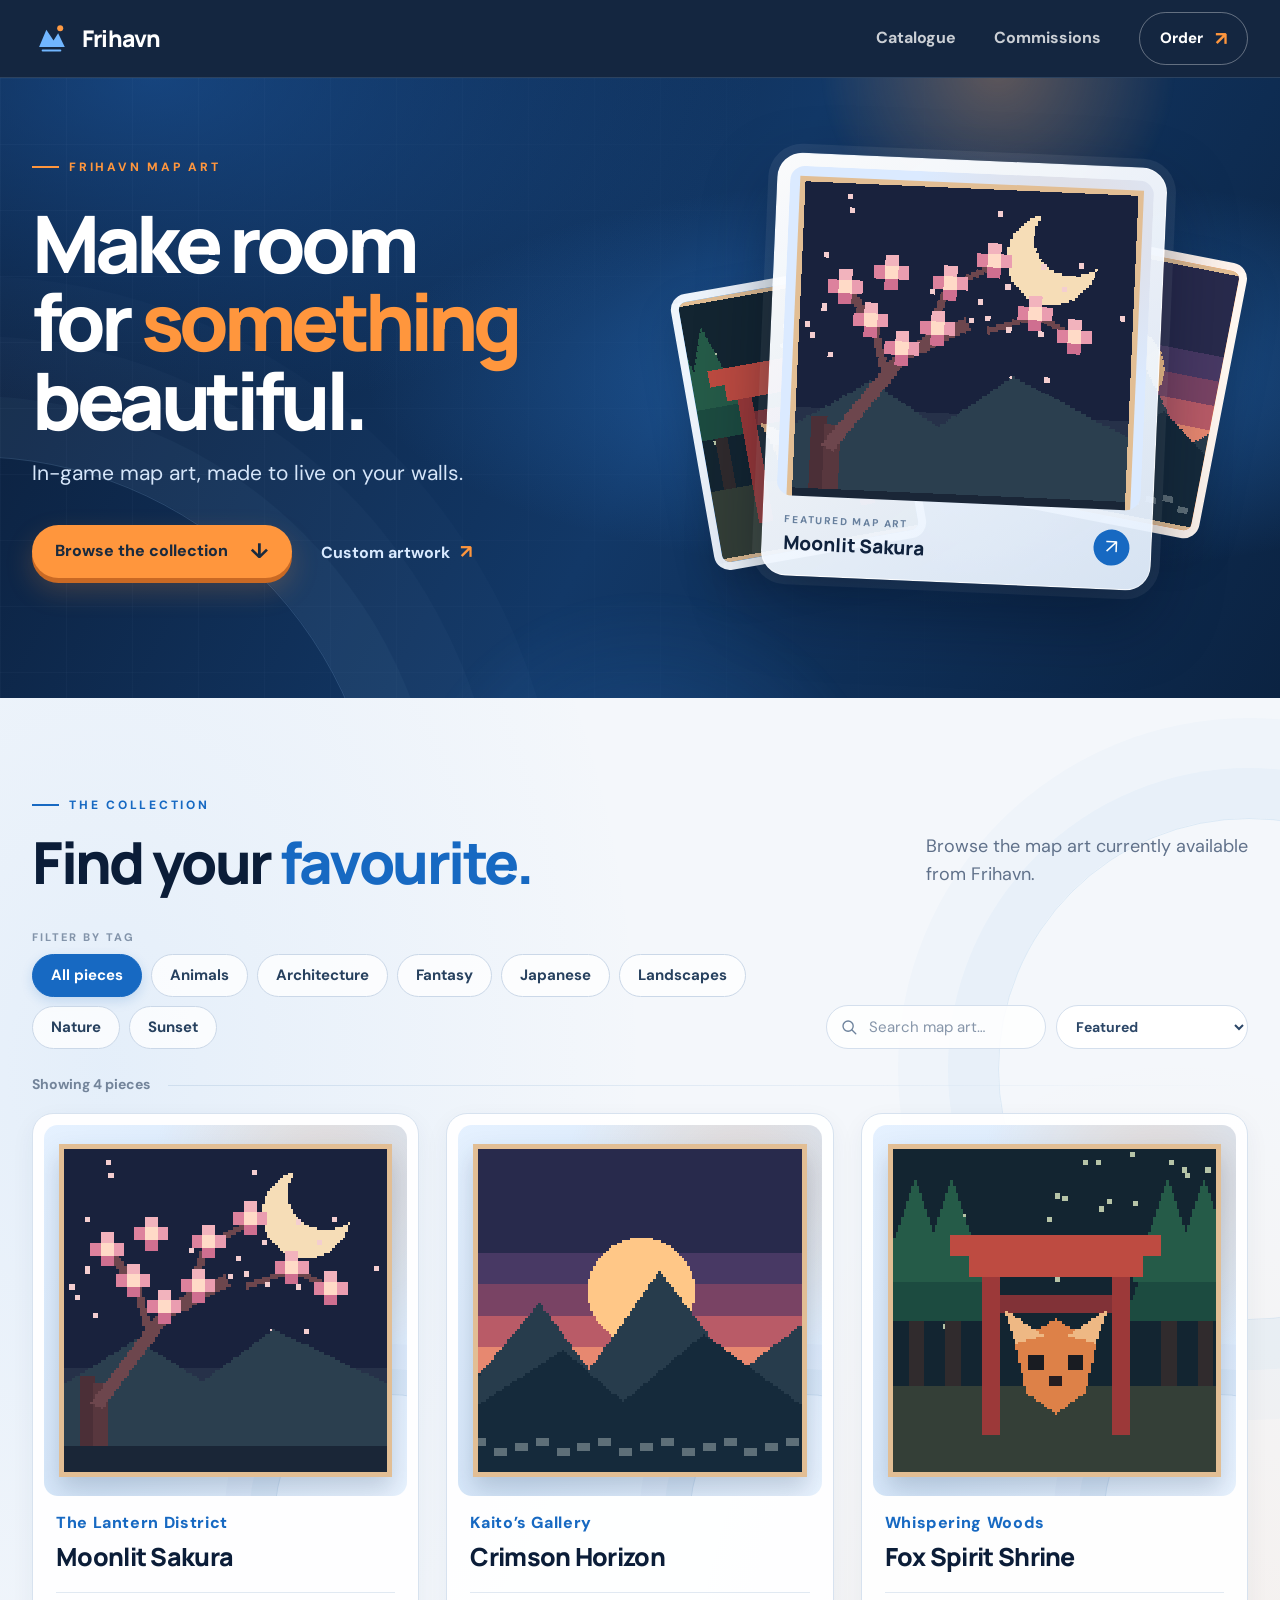
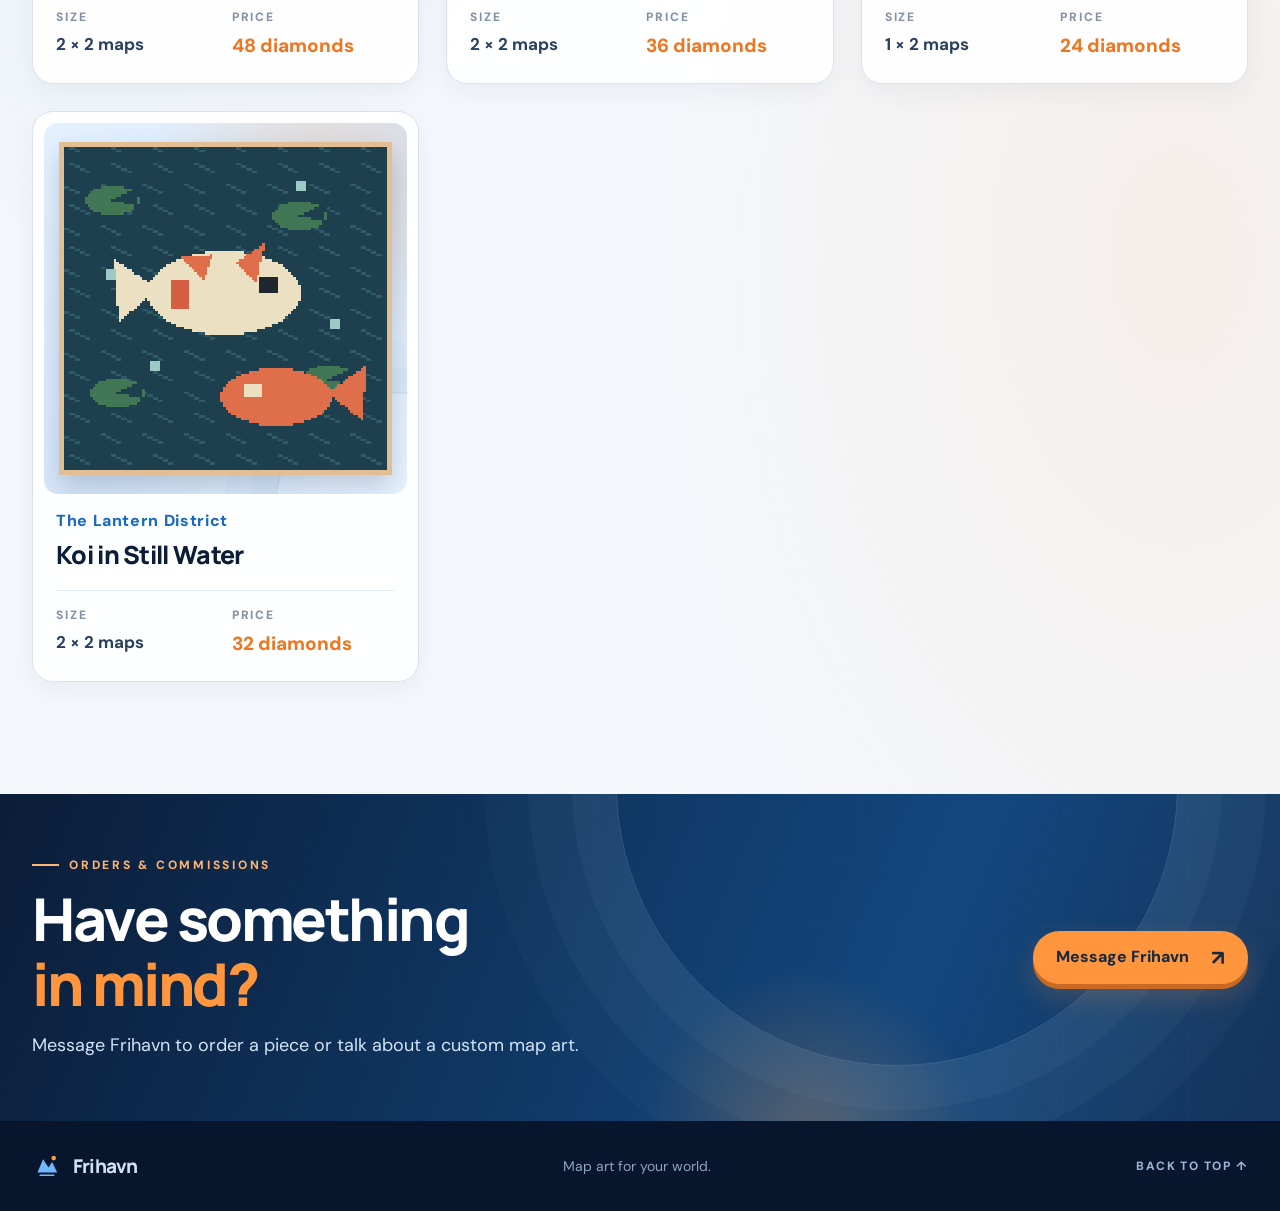
==== commit 6e8a756d: "Modification to image rendering" ====
--- a/index.html
+++ b/index.html
@@ -54,11 +54,8 @@
             <span class="hero-art-image" data-hero-image><span class="art-loading">FRIHAVN</span></span>
             <span class="hero-art-caption"><span><small>FEATURED MAP ART</small><strong data-hero-title>Map art collection</strong></span><span class="hero-art-arrow">↗</span></span>
           </button>
-          <span class="hero-side-note">A LITTLE ART<br>GOES A LONG WAY</span>
-          <span class="hero-number">01 <i>/</i> <b data-hero-total>04</b></span>
         </div>
       </div>
-      <div class="hero-bottom-line" aria-hidden="true"><span></span><span>SCROLL TO EXPLORE</span><span></span></div>
     </section>
 
     <section class="gallery-section" id="gallery" aria-labelledby="gallery-title">
@@ -72,8 +69,11 @@
         </div>
 
         <div class="catalogue-tools">
-          <div class="filter-row" id="filter-chips" aria-label="Filter map art">
-            <button class="filter-chip selected" type="button" data-category="all" aria-pressed="true">All pieces</button>
+          <div class="filters-group">
+            <p class="filter-label">FILTER BY TAG</p>
+            <div class="filter-row" id="filter-chips" aria-label="Filter map art by tag">
+              <button class="filter-chip selected" type="button" data-tag="all" aria-pressed="true">All pieces</button>
+            </div>
           </div>
           <div class="tool-side">
             <label class="search-box">
@@ -124,7 +124,7 @@
       <button class="modal-close" type="button" data-close-modal aria-label="Close preview">×</button>
       <div class="modal-image-wrap"><img id="modal-image" alt="" src=""></div>
       <div class="modal-details">
-        <div class="modal-heading"><span class="section-kicker"><span></span> FRIHAVN MAP ART</span><span class="modal-index" id="modal-index">01 / 04</span></div>
+        <div class="modal-heading"><span class="section-kicker"><span></span> FRIHAVN MAP ART</span></div>
         <h2 id="modal-title"></h2>
         <p class="modal-source" id="modal-source"></p>
         <div class="modal-meta">
--- a/assets/css/styles.css
+++ b/assets/css/styles.css
@@ -106,10 +106,11 @@
 .hero-link:hover { color: white; }
 .hero-visual { position: relative; display: flex; align-items: center; justify-content: center; min-height: 460px; }
 .hero-glow { position: absolute; width: 490px; height: 490px; border-radius: 50%; background: radial-gradient(circle, rgba(91,165,245,.24), transparent 68%); }
-.hero-art-card { position: relative; z-index: 2; width: min(390px, 76%); padding: 12px; border: 1px solid rgba(255,255,255,.54); border-radius: 25px; background: linear-gradient(145deg, rgba(255,255,255,.98), rgba(228,239,253,.94)); box-shadow: 0 28px 70px rgba(1,13,31,.42), 0 0 0 9px rgba(255,255,255,.07); text-align: left; transform: rotate(2.5deg); transition: transform .35s ease, box-shadow .35s ease; cursor: zoom-in; }
+.hero-art-card { position: relative; z-index: 2; width: min(390px, 76%); padding: 12px; border: 1px solid rgba(255,255,255,.54); border-radius: 25px; background: linear-gradient(145deg, rgba(255,255,255,.98), rgba(228,239,253,.94)); box-shadow: 0 28px 70px rgba(1,13,31,.42), 0 0 0 9px rgba(255,255,255,.07); text-align: left; transform: rotate(2.5deg); transition: transform .35s ease, box-shadow .35s ease, opacity .22s ease; cursor: zoom-in; }
 .hero-art-card:hover { transform: rotate(0) translateY(-7px); box-shadow: 0 35px 80px rgba(1,13,31,.48), 0 0 0 9px rgba(255,255,255,.1); }
+.hero-art-card.is-transitioning { opacity: .12; transform: scale(.97) rotate(0); }
 .hero-art-image { display: grid; place-items: center; width: 100%; height: 330px; overflow: hidden; border-radius: 15px; background: radial-gradient(circle at 78% 18%, rgba(255,154,71,.18), transparent 42%), #dbeaff; }
-.hero-art-image img { display: block; width: 100%; height: 100%; padding: 18px; object-fit: contain; image-rendering: pixelated; }
+.hero-art-image img { display: block; width: 100%; height: 100%; padding: 10px; object-fit: contain; object-position: center; image-rendering: pixelated; }
 .art-loading { color: #56718f; font: 800 13px var(--display); letter-spacing: .2em; }
 .hero-art-caption { display: flex; justify-content: space-between; align-items: center; padding: 16px 9px 8px; color: var(--ink); }
 .hero-art-caption small { display: block; margin-bottom: 4px; color: #68809e; font-size: 10px; font-weight: 800; letter-spacing: .18em; }
@@ -119,12 +120,6 @@
 .hero-art-back img { width: 100%; height: 100%; object-fit: cover; image-rendering: pixelated; }
 .hero-art-back-one { right: 4%; top: 22%; transform: rotate(11deg); }
 .hero-art-back-two { left: 2%; bottom: 10%; transform: rotate(-10deg); background: linear-gradient(135deg, #83c7ff, #256bc5); }
-.hero-side-note { position: absolute; right: 0; bottom: 35px; color: rgba(218,235,255,.62); font-size: 10px; font-weight: 800; letter-spacing: .2em; line-height: 1.8; text-align: right; }
-.hero-number { position: absolute; top: 28px; right: 14px; color: #e3efff; font: 800 19px var(--display); letter-spacing: .1em; }
-.hero-number i { color: var(--orange); font-style: normal; }
-.hero-number b { color: rgba(227,239,255,.52); }
-.hero-bottom-line { position: absolute; left: 50%; bottom: 21px; display: flex; align-items: center; gap: 13px; transform: translateX(-50%); color: rgba(219,236,255,.47); font-size: 9px; font-weight: 800; letter-spacing: .22em; white-space: nowrap; }
-.hero-bottom-line span:first-child, .hero-bottom-line span:last-child { display: block; width: 28px; height: 1px; background: rgba(219,236,255,.34); }
 
 .gallery-section { position: relative; padding: 98px 0 112px; overflow: hidden; }
 .gallery-section::before { content: ''; position: absolute; top: 120px; right: -220px; width: 500px; height: 500px; border: 1px solid rgba(47,128,207,.12); border-radius: 50%; box-shadow: 0 0 0 50px rgba(47,128,207,.035), 0 0 0 100px rgba(47,128,207,.025); pointer-events: none; }
@@ -134,7 +129,9 @@
 .gallery-heading h2, .commission-copy h2 { margin: 15px 0 0; color: var(--navy); font: 800 clamp(42px, 4.6vw, 58px)/1.1 var(--display); letter-spacing: -2.5px; }
 .gallery-heading h2 em { color: var(--blue); font-style: normal; }
 .gallery-heading p { margin: 0 0 5px; color: var(--muted); font-size: 18px; line-height: 1.55; }
-.catalogue-tools { display: flex; align-items: center; justify-content: space-between; gap: 20px; margin-bottom: 25px; }
+.catalogue-tools { display: flex; align-items: flex-end; justify-content: space-between; gap: 20px; margin-bottom: 25px; }
+.filters-group { display: flex; flex-direction: column; gap: 8px; min-width: 0; }
+.filter-label { margin: 0; color: #8394aa; font-size: 11px; font-weight: 800; letter-spacing: .18em; }
 .filter-row { display: flex; flex-wrap: wrap; gap: 9px; }
 .filter-chip { display: inline-flex; align-items: center; min-height: 43px; padding: 0 18px; border: 1px solid #cbd8e8; border-radius: 999px; color: #27415f; background: rgba(255,255,255,.78); font-size: 15px; font-weight: 700; cursor: pointer; transition: all .2s ease; }
 .filter-chip:hover { border-color: var(--blue); color: var(--blue); background: white; }
@@ -150,9 +147,9 @@
 .art-grid { display: grid; grid-template-columns: repeat(3, minmax(0, 1fr)); align-items: stretch; gap: 27px; }
 .art-card { min-width: 0; overflow: hidden; border: 1px solid #d7e2ef; border-radius: 21px; background: rgba(255,255,255,.95); box-shadow: 0 8px 24px rgba(28,61,100,.055); transition: transform .25s ease, box-shadow .25s ease, border-color .25s ease; }
 .art-card:hover { transform: translateY(-7px); border-color: #a8c9ed; box-shadow: 0 21px 42px rgba(28,61,100,.14); }
-.card-image-button { position: relative; display: grid; place-items: center; width: calc(100% - 22px); height: 315px; margin: 11px; padding: 18px; overflow: hidden; border: 0; border-radius: 14px; background: radial-gradient(circle at 78% 16%, rgba(255,157,72,.22), transparent 42%), linear-gradient(135deg, #e5f1ff, #d5e6f9 58%, #e9f3ff); cursor: zoom-in; }
+.card-image-button { position: relative; display: grid; place-items: center; width: calc(100% - 22px); height: clamp(340px, 29vw, 455px); margin: 11px; padding: 12px; overflow: hidden; border: 0; border-radius: 14px; background: radial-gradient(circle at 78% 16%, rgba(255,157,72,.22), transparent 42%), linear-gradient(135deg, #e5f1ff, #d5e6f9 58%, #e9f3ff); cursor: zoom-in; }
 .card-image-button::before { content: ''; position: absolute; width: 230px; height: 230px; right: -100px; bottom: -130px; border: 1px solid rgba(40,108,177,.15); border-radius: 50%; box-shadow: 0 0 0 25px rgba(40,108,177,.035), 0 0 0 50px rgba(40,108,177,.025); }
-.card-image { position: relative; z-index: 1; display: block; max-width: 100%; max-height: 100%; width: 100%; height: 100%; object-fit: contain; image-rendering: pixelated; filter: drop-shadow(0 12px 12px rgba(17,44,76,.19)); transition: transform .35s ease; }
+.card-image { position: relative; z-index: 1; display: block; max-width: 100%; max-height: 100%; width: 100%; height: 100%; padding: 3px; object-fit: contain; object-position: center; image-rendering: pixelated; filter: drop-shadow(0 12px 12px rgba(17,44,76,.19)); transition: transform .35s ease; }
 .card-image-button:hover .card-image { transform: scale(1.045); }
 .card-image-overlay { position: absolute; z-index: 2; right: 14px; bottom: 14px; display: inline-flex; align-items: center; gap: 10px; padding: 8px 13px; border: 1px solid rgba(255,255,255,.76); border-radius: 999px; color: white; background: rgba(11,29,56,.82); font-size: 11px; font-weight: 800; letter-spacing: .09em; opacity: 0; transform: translateY(4px); transition: all .2s; }
 .card-image-button:hover .card-image-overlay, .card-image-button:focus-visible .card-image-overlay { opacity: 1; transform: translateY(0); }
@@ -192,14 +189,13 @@
 /* Full-size artwork viewer */
 .art-modal { position: fixed; z-index: 100; inset: 0; display: grid; place-items: center; padding: 24px; }
 .modal-backdrop { position: absolute; inset: 0; width: 100%; height: 100%; border: 0; background: rgba(3,13,28,.84); backdrop-filter: blur(9px); cursor: default; }
-.modal-panel { position: relative; z-index: 1; display: grid; grid-template-columns: minmax(0, 1.25fr) minmax(290px, .65fr); width: min(1120px, 100%); max-height: min(850px, calc(100vh - 48px)); padding: 16px; overflow: auto; border: 1px solid rgba(255,255,255,.4); border-radius: 24px; background: var(--paper); box-shadow: 0 35px 100px rgba(0,0,0,.4); }
+.modal-panel { position: relative; z-index: 1; display: grid; grid-template-columns: minmax(0, 1.7fr) minmax(300px, .58fr); grid-template-rows: minmax(0, 1fr); width: min(1580px, 96vw); height: min(94vh, 1100px); max-height: 94vh; padding: 14px; gap: 14px; overflow: hidden; border: 1px solid rgba(255,255,255,.4); border-radius: 24px; background: var(--paper); box-shadow: 0 35px 100px rgba(0,0,0,.4); }
 .modal-close { position: absolute; z-index: 4; top: 25px; right: 25px; display: grid; place-items: center; width: 42px; height: 42px; border: 1px solid rgba(255,255,255,.6); border-radius: 50%; color: white; background: rgba(8,27,54,.8); font-size: 28px; line-height: 1; cursor: pointer; }
-.modal-image-wrap { display: grid; place-items: center; min-height: 540px; padding: 28px; overflow: hidden; border-radius: 16px; background: radial-gradient(circle at 80% 15%, rgba(255,157,72,.19), transparent 40%), linear-gradient(135deg, #e1efff, #cfdef1); }
-.modal-image-wrap img { display: block; max-width: 100%; max-height: 69vh; object-fit: contain; image-rendering: pixelated; filter: drop-shadow(0 18px 20px rgba(17,44,76,.2)); }
+.modal-image-wrap { display: grid; place-items: center; min-width: 0; min-height: 0; height: 100%; padding: 18px; overflow: hidden; border-radius: 16px; background: radial-gradient(circle at 80% 15%, rgba(255,157,72,.19), transparent 40%), linear-gradient(135deg, #e1efff, #cfdef1); }
+.modal-image-wrap img { display: block; width: 100%; height: auto; max-width: 100%; max-height: min(84vh, 850px); object-fit: contain; object-position: center; image-rendering: pixelated; filter: drop-shadow(0 18px 20px rgba(17,44,76,.2)); }
 .modal-details { display: flex; flex-direction: column; justify-content: center; padding: 54px 30px 34px 36px; }
 .modal-heading { display: flex; align-items: center; justify-content: space-between; gap: 15px; }
 .modal-heading .section-kicker { font-size: 10px; letter-spacing: .16em; }
-.modal-index { color: #91a0b4; font-size: 12px; font-weight: 800; letter-spacing: .1em; }
 .modal-details h2 { margin: 19px 0 4px; color: var(--navy); font: 800 34px/1.12 var(--display); letter-spacing: -1.2px; }
 .modal-source { margin: 0; color: var(--blue); font-size: 16px; font-weight: 700; }
 .modal-meta { display: grid; grid-template-columns: 1fr 1fr; gap: 16px; margin: 29px 0 30px; padding: 19px 0; border-top: 1px solid #dbe5f0; border-bottom: 1px solid #dbe5f0; }
@@ -218,7 +214,7 @@
   .hero-art-image { height: 290px; }
   .hero-art-back { width: 165px; height: 225px; }
   .art-grid { grid-template-columns: repeat(2, minmax(0, 1fr)); gap: 22px; }
-  .card-image-button { height: 300px; }
+  .card-image-button { height: clamp(330px, 38vw, 430px); }
   .catalogue-tools { align-items: flex-start; flex-direction: column; }
   .tool-side { width: 100%; }
   .search-box { flex: 1; width: auto; }
@@ -247,21 +243,19 @@
   .hero-art-back { width: 145px; height: 190px; border-width: 6px; }
   .hero-art-back-one { right: 0; top: 16%; }
   .hero-art-back-two { left: 0; bottom: 7%; }
-  .hero-side-note { right: 0; bottom: 0; font-size: 8px; }
-  .hero-number { top: 8px; right: 0; font-size: 16px; }
-  .hero-bottom-line { bottom: 17px; }
   .gallery-section { padding: 68px 0 75px; }
   .gallery-heading { display: block; margin-bottom: 27px; }
   .gallery-heading h2, .commission-copy h2 { font-size: 43px; letter-spacing: -1.9px; }
   .gallery-heading p { margin-top: 11px; font-size: 16px; }
-  .catalogue-tools { gap: 15px; }
+  .catalogue-tools { align-items: stretch; gap: 15px; }
+  .filters-group { width: 100%; }
   .filter-row { gap: 7px; }
   .filter-chip { min-height: 39px; padding: 0 14px; font-size: 14px; }
   .tool-side { gap: 7px; }
   .search-box { height: 42px; padding: 0 11px; }
   .sort-control select { height: 42px; max-width: 145px; padding: 0 26px 0 11px; font-size: 13px; }
   .art-grid { grid-template-columns: 1fr; gap: 19px; }
-  .card-image-button { height: min(82vw, 370px); }
+  .card-image-button { height: min(92vw, 440px); padding: 9px; }
   .card-content { padding: 4px 19px 20px; }
   .card-content h3 { font-size: 24px; }
   .card-meta dd { font-size: 16px; }
@@ -273,14 +267,14 @@
   .footer-inner > span { order: 3; flex-basis: 100%; font-size: 13px; }
   .back-top { font-size: 10px; }
   .art-modal { padding: 10px; }
-  .modal-panel { display: flex; flex-direction: column; max-height: calc(100vh - 20px); padding: 9px; border-radius: 18px; }
+  .modal-panel { display: flex; flex-direction: column; width: 100%; height: 96vh; max-height: 96vh; padding: 9px; gap: 0; border-radius: 18px; overflow: auto; }
   .modal-close { top: 17px; right: 17px; width: 38px; height: 38px; }
-  .modal-image-wrap { min-height: 0; height: min(55vh, 470px); padding: 14px; }
-  .modal-image-wrap img { max-height: 51vh; }
-  .modal-details { padding: 23px 15px 72px; }
+  .modal-image-wrap { flex: 0 0 62vh; min-height: 0; height: 62vh; padding: 10px; }
+  .modal-image-wrap img { width: 100%; height: auto; max-height: 58vh; }
+  .modal-details { padding: 20px 15px 12px; }
   .modal-details h2 { margin-top: 12px; font-size: 28px; }
   .modal-meta { margin: 19px 0 19px; padding: 14px 0; }
-  .modal-navigation { right: 16px; bottom: 18px; }
+  .modal-navigation { position: absolute; top: calc(62vh - 52px); right: 16px; bottom: auto; }
 }
 @media (prefers-reduced-motion: reduce) {
   *, *::before, *::after { scroll-behavior: auto !important; transition-duration: .01ms !important; animation-duration: .01ms !important; }
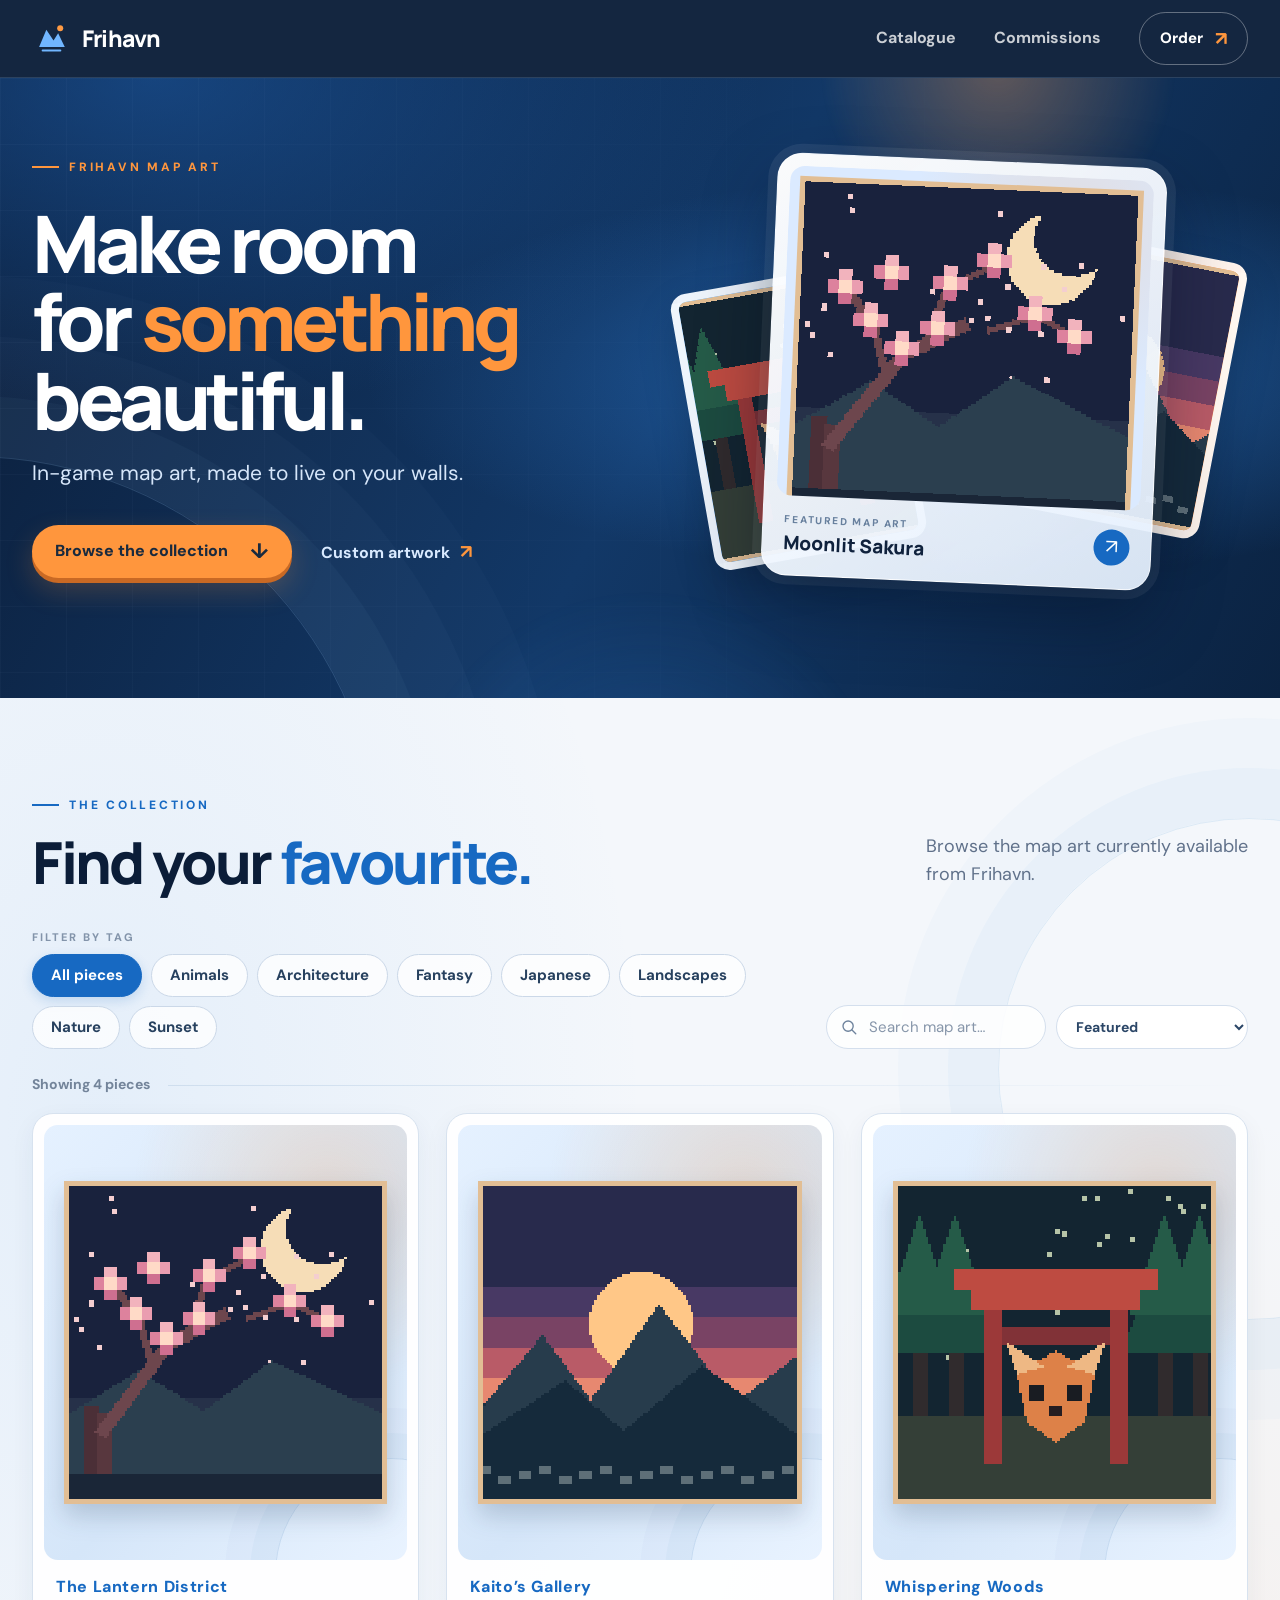
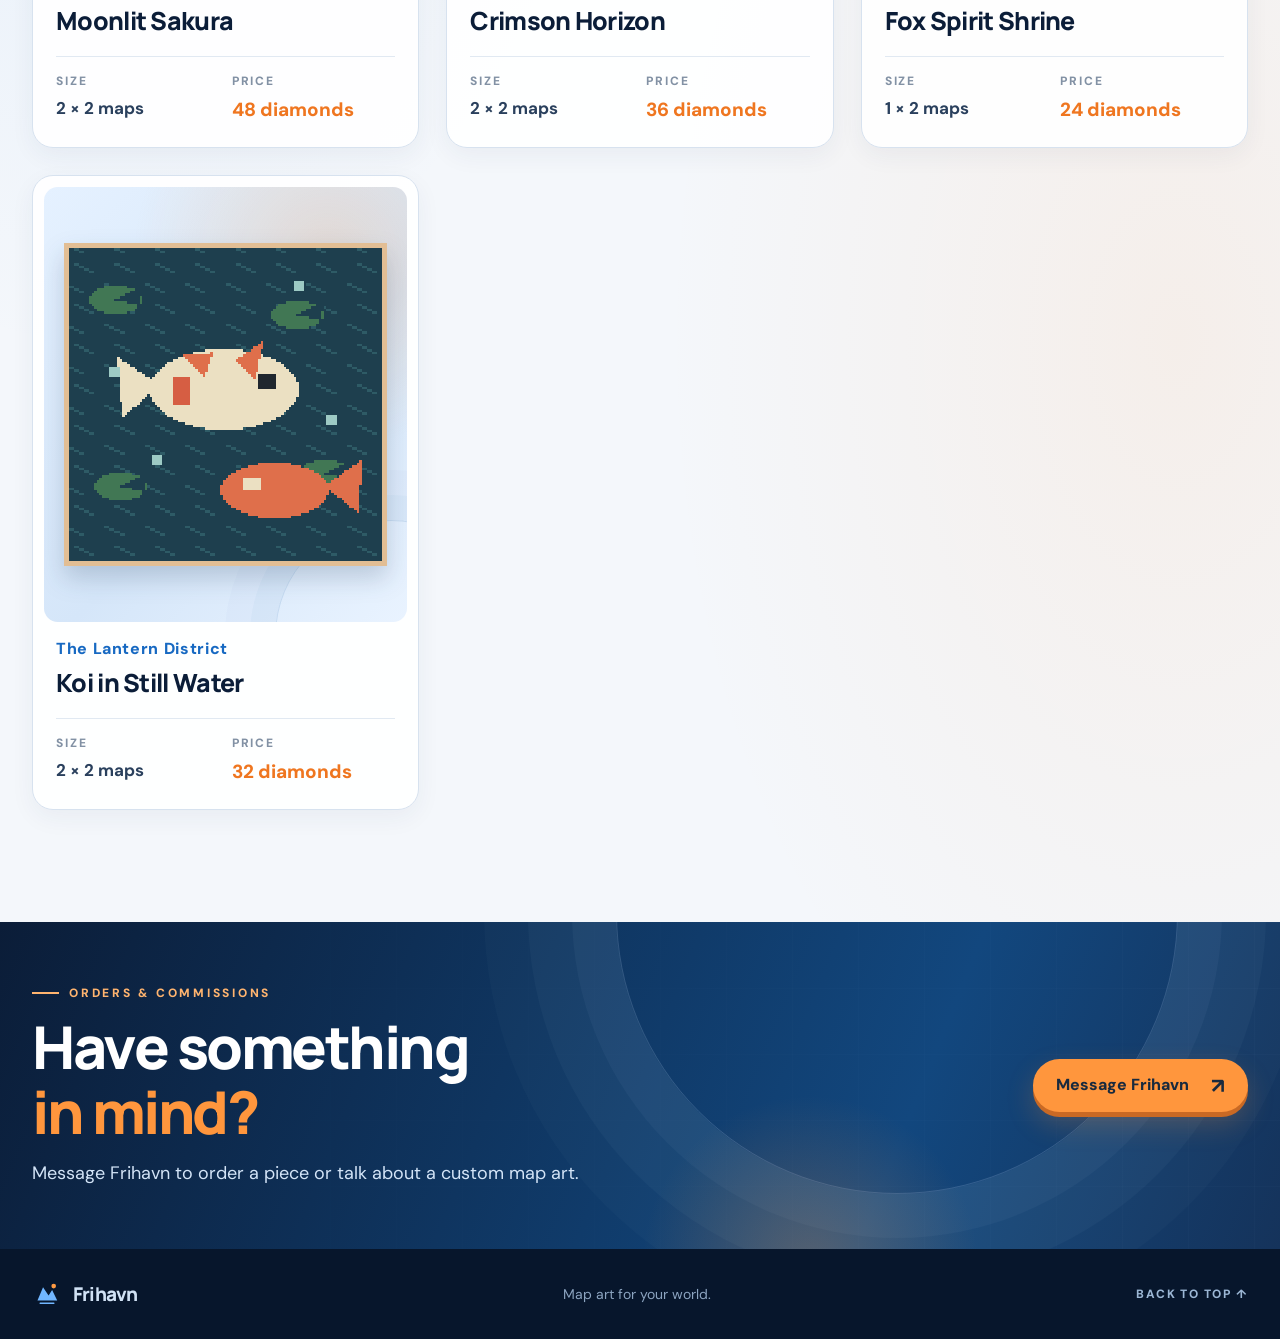
==== commit 6a25badd: "Bugfix image rendering and click to magnify features" ====
--- a/index.html
+++ b/index.html
@@ -10,8 +10,8 @@
   <link rel="preconnect" href="https://fonts.googleapis.com">
   <link rel="preconnect" href="https://fonts.gstatic.com" crossorigin>
   <link href="https://fonts.googleapis.com/css2?family=DM+Sans:wght@400;500;600;700;800&family=Manrope:wght@500;600;700;800&display=swap" rel="stylesheet">
-  <link rel="stylesheet" href="assets/css/styles.css">
-  <script src="assets/js/app.js" defer></script>
+  <link rel="stylesheet" href="assets/css/styles.css?v=20261112-fix1">
+  <script src="assets/js/app.js?v=20261112-fix1" defer></script>
 </head>
 <body>
   <a class="skip-link" href="#gallery">Skip to collection</a>
--- a/assets/css/styles.css
+++ b/assets/css/styles.css
@@ -279,3 +279,88 @@
 @media (prefers-reduced-motion: reduce) {
   *, *::before, *::after { scroll-behavior: auto !important; transition-duration: .01ms !important; animation-duration: .01ms !important; }
 }
+
+/* Reliable artwork sizing and click targets (shared by gallery and modal). */
+.card-image-button {
+  height: clamp(390px, 34vw, 520px);
+  padding: 20px;
+  isolation: isolate;
+  touch-action: manipulation;
+}
+.card-image-button::before,
+.card-image-overlay { pointer-events: none; }
+.card-image {
+  width: 100%;
+  height: 100%;
+  max-width: 100%;
+  max-height: 100%;
+  padding: 0;
+  object-fit: contain;
+  object-position: center;
+  pointer-events: none;
+  transform-origin: center;
+}
+.card-image-button:hover .card-image { transform: scale(1.025); }
+
+/* The modal image fills its available canvas before object-fit preserves its shape.
+   This intentionally enlarges small 128px map files instead of displaying them
+   at their original pixel dimensions. */
+.art-modal:not([hidden]) { display: grid; pointer-events: auto; }
+.modal-backdrop { z-index: 0; }
+.modal-panel { z-index: 2; }
+.modal-image-wrap {
+  display: flex;
+  align-items: center;
+  justify-content: center;
+  width: 100%;
+  height: 100%;
+  min-width: 0;
+  min-height: 0;
+  padding: clamp(18px, 2.4vw, 34px);
+}
+.modal-image-wrap img {
+  display: block;
+  width: 100%;
+  height: 100%;
+  max-width: 100%;
+  max-height: 100%;
+  object-fit: contain;
+  object-position: center;
+  image-rendering: pixelated;
+  pointer-events: none;
+}
+.modal-navigation { z-index: 3; }
+.modal-close { z-index: 4; }
+
+@media (max-width: 1050px) {
+  .card-image-button { height: clamp(360px, 42vw, 500px); }
+}
+@media (max-width: 720px) {
+  .card-image-button {
+    height: min(118vw, 510px);
+    min-height: 360px;
+    padding: 17px;
+  }
+  .modal-panel {
+    display: flex;
+    flex-direction: column;
+    width: 100%;
+    height: 96vh;
+    max-height: 96vh;
+    overflow-y: auto;
+  }
+  .modal-image-wrap {
+    flex: 0 0 60vh;
+    height: 60vh;
+    min-height: 60vh;
+    padding: 16px;
+  }
+  .modal-image-wrap img {
+    width: 100%;
+    height: 100%;
+    max-width: 100%;
+    max-height: 100%;
+    object-fit: contain;
+  }
+  .modal-navigation { top: calc(60vh - 54px); right: 16px; bottom: auto; }
+}
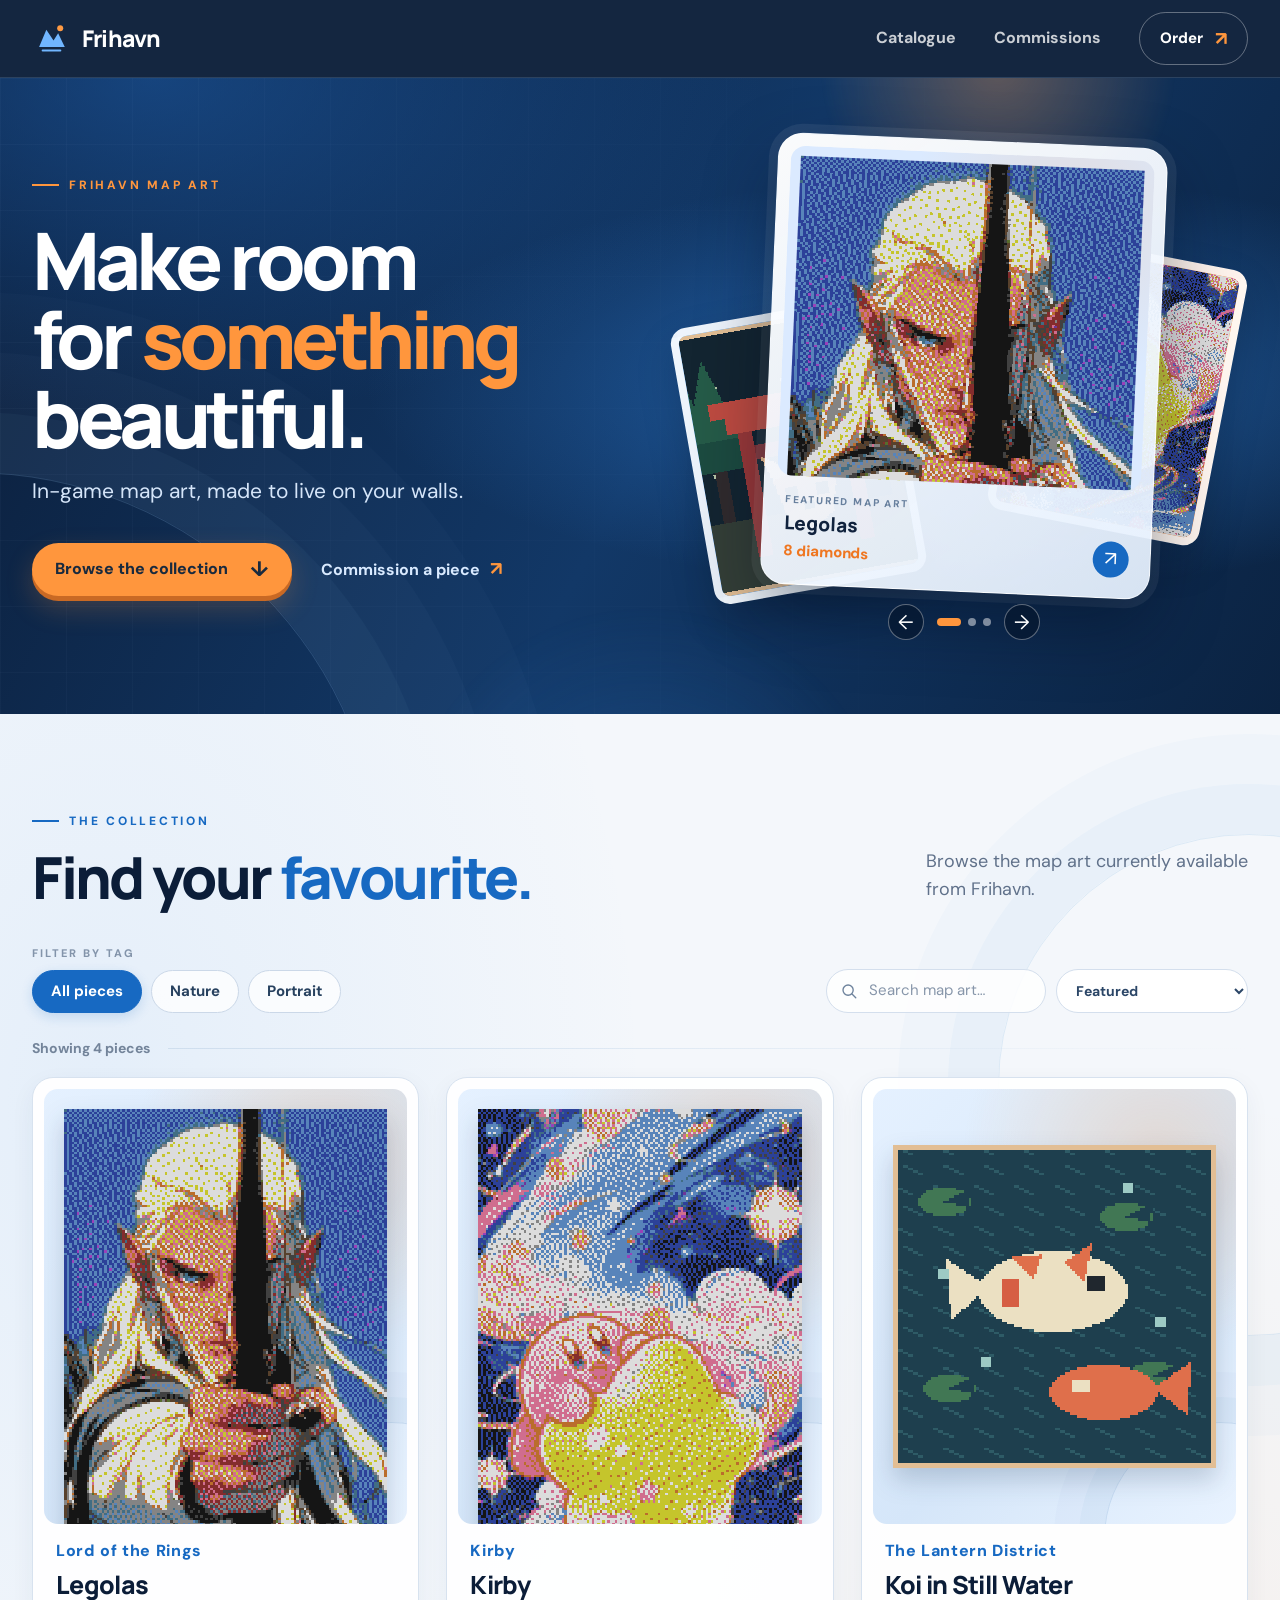
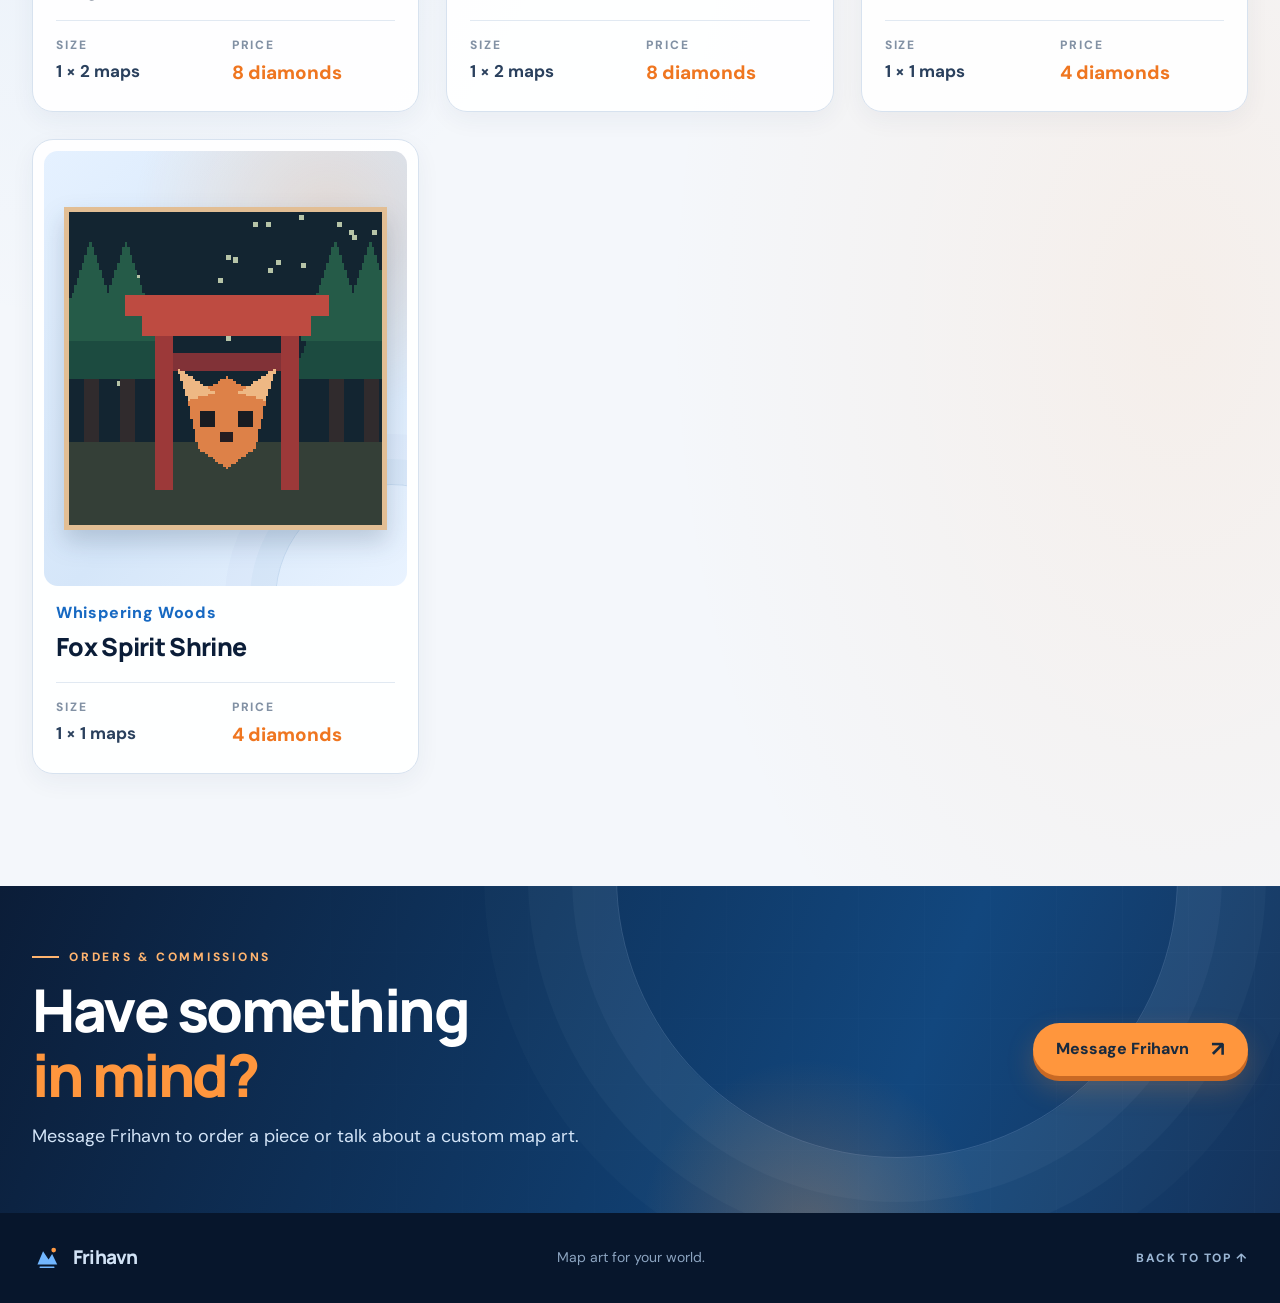
==== commit ff5ebc1d: "Small Edits to Tags and visuals" ====
--- a/index.html
+++ b/index.html
@@ -10,8 +10,8 @@
   <link rel="preconnect" href="https://fonts.googleapis.com">
   <link rel="preconnect" href="https://fonts.gstatic.com" crossorigin>
   <link href="https://fonts.googleapis.com/css2?family=DM+Sans:wght@400;500;600;700;800&family=Manrope:wght@500;600;700;800&display=swap" rel="stylesheet">
-  <link rel="stylesheet" href="assets/css/styles.css?v=20261112-fix1">
-  <script src="assets/js/app.js?v=20261112-fix1" defer></script>
+  <link rel="stylesheet" href="assets/css/styles.css?v=20261112-fix2">
+  <script src="assets/js/app.js?v=20261112-fix2" defer></script>
 </head>
 <body>
   <a class="skip-link" href="#gallery">Skip to collection</a>
@@ -43,7 +43,7 @@
           <p>In-game map art, made to live on your walls.</p>
           <div class="hero-actions">
             <a class="button button-orange" href="#gallery">Browse the collection <span aria-hidden="true">↓</span></a>
-            <a class="hero-link" href="#commissions">Custom artwork <span aria-hidden="true">↗</span></a>
+            <a class="hero-link" href="#commissions">Commission a piece <span aria-hidden="true">↗</span></a>
           </div>
         </div>
         <div class="hero-visual" aria-label="Featured artwork">
@@ -52,8 +52,21 @@
           <div class="hero-art-back hero-art-back-two" data-hero-back-two aria-hidden="true"></div>
           <button class="hero-art-card" type="button" data-open-featured aria-label="Open featured map art">
             <span class="hero-art-image" data-hero-image><span class="art-loading">FRIHAVN</span></span>
-            <span class="hero-art-caption"><span><small>FEATURED MAP ART</small><strong data-hero-title>Map art collection</strong></span><span class="hero-art-arrow">↗</span></span>
+            <span class="hero-art-caption">
+              <span class="hero-art-caption-copy">
+                <small>FEATURED MAP ART</small>
+                <strong data-hero-title>Map art collection</strong>
+                <span class="hero-art-price" data-hero-price></span>
+                <span data-hero-badges></span>
+              </span>
+              <span class="hero-art-arrow" aria-hidden="true">↗</span>
+            </span>
           </button>
+          <div class="hero-carousel-controls" aria-label="Featured artwork carousel controls">
+            <button class="hero-carousel-control" type="button" data-hero-prev aria-label="Previous featured artwork">←</button>
+            <div class="hero-carousel-dots" data-hero-dots aria-label="Choose featured artwork"></div>
+            <button class="hero-carousel-control" type="button" data-hero-next aria-label="Next featured artwork">→</button>
+          </div>
         </div>
       </div>
     </section>
@@ -114,7 +127,7 @@
     <div class="footer-inner">
       <a class="brand footer-brand" href="#top"><span class="brand-mark" aria-hidden="true"><svg viewBox="0 0 44 44" fill="none"><path d="M8 31.5 16.2 12l8.1 12.2 5.2-8.1L37 31.5H8Z" fill="currentColor"/><path d="M12 35.5h20" stroke="currentColor" stroke-width="2.2" stroke-linecap="round"/><circle cx="31.8" cy="10.4" r="3.4" fill="#ff9a43"/></svg></span><span class="brand-name">Frihavn</span></a>
       <span>Map art for your world.</span>
-      <a class="back-top" href="#top">BACK TO TOP ↑</a>
+      <button class="back-top" id="back-to-top" type="button">BACK TO TOP ↑</button>
     </div>
   </footer>
 
@@ -125,7 +138,10 @@
       <div class="modal-image-wrap"><img id="modal-image" alt="" src=""></div>
       <div class="modal-details">
         <div class="modal-heading"><span class="section-kicker"><span></span> FRIHAVN MAP ART</span></div>
-        <h2 id="modal-title"></h2>
+        <div class="modal-title-row">
+          <h2 id="modal-title"></h2>
+          <span class="title-badges" id="modal-badges"></span>
+        </div>
         <p class="modal-source" id="modal-source"></p>
         <div class="modal-meta">
           <div><small>SIZE</small><strong id="modal-size"></strong></div>
--- a/assets/css/styles.css
+++ b/assets/css/styles.css
@@ -364,3 +364,46 @@
   }
   .modal-navigation { top: calc(60vh - 54px); right: 16px; bottom: auto; }
 }
+
+
+/* Featured map-art carousel controls and title/price presentation. */
+.hero-visual { padding-bottom: 48px; }
+.hero-art-caption { align-items: flex-end; gap: 12px; }
+.hero-art-caption-copy { display: block; min-width: 0; flex: 1; }
+.hero-art-caption strong { max-width: 100%; }
+.hero-art-price { display: block; margin-top: 5px; color: var(--orange-deep); font-size: 15px; font-weight: 800; }
+.hero-art-caption .title-badges { margin-top: 8px; }
+.hero-carousel-controls { position: absolute; z-index: 5; left: 50%; bottom: 0; display: flex; align-items: center; justify-content: center; gap: 13px; transform: translateX(-50%); }
+.hero-carousel-control { display: grid; place-items: center; width: 36px; height: 36px; border: 1px solid rgba(255,255,255,.35); border-radius: 50%; color: white; background: rgba(5,22,44,.66); font-size: 20px; line-height: 1; cursor: pointer; transition: background .2s ease, transform .2s ease; }
+.hero-carousel-control:hover { background: var(--orange-deep); transform: translateY(-2px); }
+.hero-carousel-dots { display: flex; align-items: center; justify-content: center; gap: 7px; }
+.hero-carousel-dot { width: 8px; height: 8px; padding: 0; border: 0; border-radius: 99px; background: rgba(255,255,255,.48); cursor: pointer; transition: width .2s ease, background .2s ease; }
+.hero-carousel-dot.active { width: 24px; background: var(--orange); }
+
+/* Small title-side labels (independent of the catalogue filter tags). */
+.card-title-row { display: flex; align-items: center; flex-wrap: wrap; gap: 8px 11px; margin-top: 1px; }
+.card-title-row h3 { margin: 0; }
+.title-badges { display: flex; align-items: center; flex-wrap: wrap; gap: 6px; }
+.art-badge { display: inline-flex; align-items: center; min-height: 24px; padding: 3px 9px; border: 1px solid transparent; border-radius: 999px; font-size: 11px; line-height: 1.15; font-weight: 900; letter-spacing: .055em; text-transform: uppercase; white-space: nowrap; }
+.badge-new { color: #14549a; background: #dceeff; border-color: #b9dcff; }
+.badge-preorder { color: #93400d; background: #ffead8; border-color: #ffd0a9; }
+.badge-limited { color: #5d388e; background: #eee4ff; border-color: #d8c4ff; }
+.badge-custom { color: #3e536d; background: #e7edf5; border-color: #d1dce9; }
+.hero-title-badges .art-badge { min-height: 20px; padding: 2px 7px; font-size: 9px; }
+.modal-title-row { display: flex; align-items: center; flex-wrap: wrap; gap: 9px 12px; }
+.modal-title-row h2 { margin-bottom: 0; }
+.modal-title-badges .art-badge { font-size: 10px; }
+
+/* This is a button, not a fragment link: it always scrolls to document top. */
+.back-top { padding: 8px 0 8px 12px; border: 0; color: #9bb6d4; background: transparent; font-family: inherit; font-size: 12px; font-weight: 800; letter-spacing: .12em; cursor: pointer; }
+.back-top:hover { color: var(--orange); }
+@media (max-width: 720px) {
+  .hero-visual { min-height: 430px; padding-bottom: 43px; }
+  .hero-art-caption { padding-top: 13px; }
+  .hero-art-caption strong { font-size: 17px; }
+  .hero-art-price { font-size: 14px; }
+  .hero-carousel-controls { bottom: 0; }
+  .card-title-row { gap: 7px 9px; }
+  .art-badge { min-height: 22px; padding: 3px 8px; font-size: 10px; }
+  .back-top { padding: 8px 0 8px 8px; }
+}
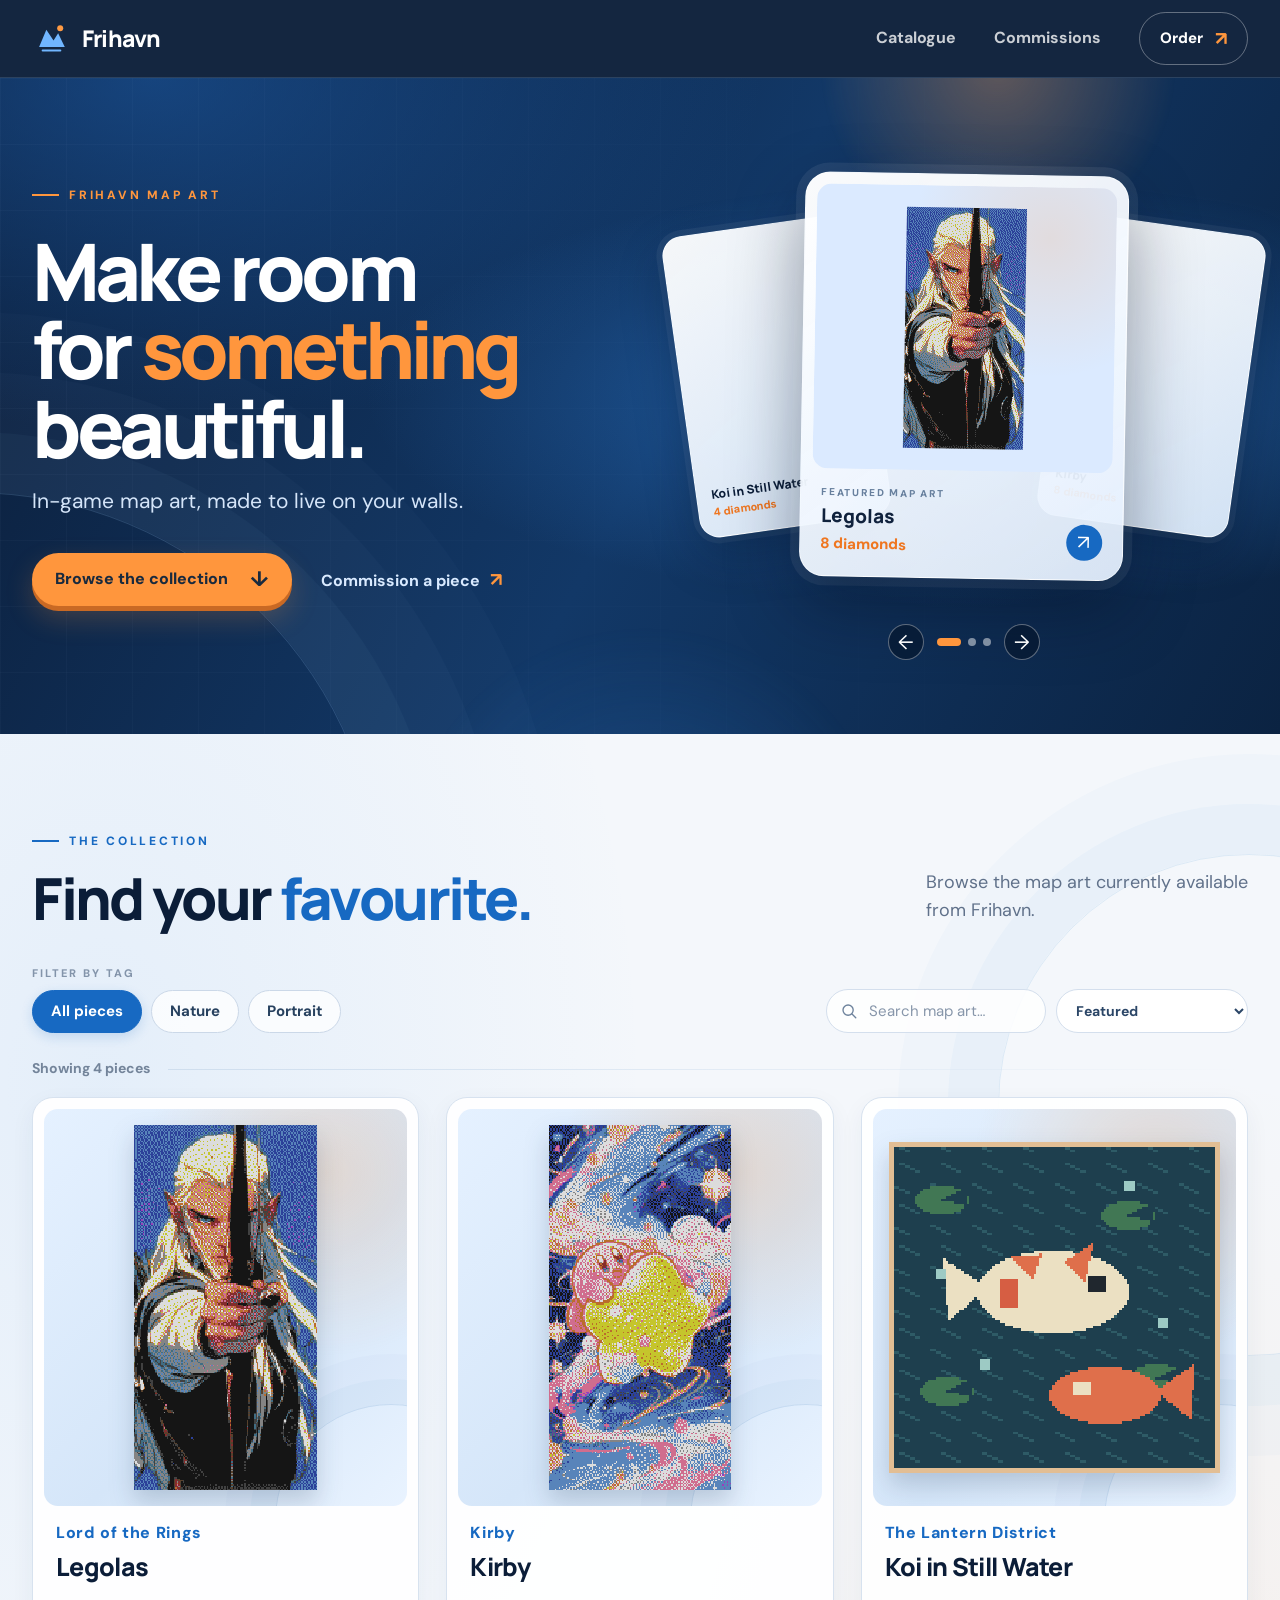
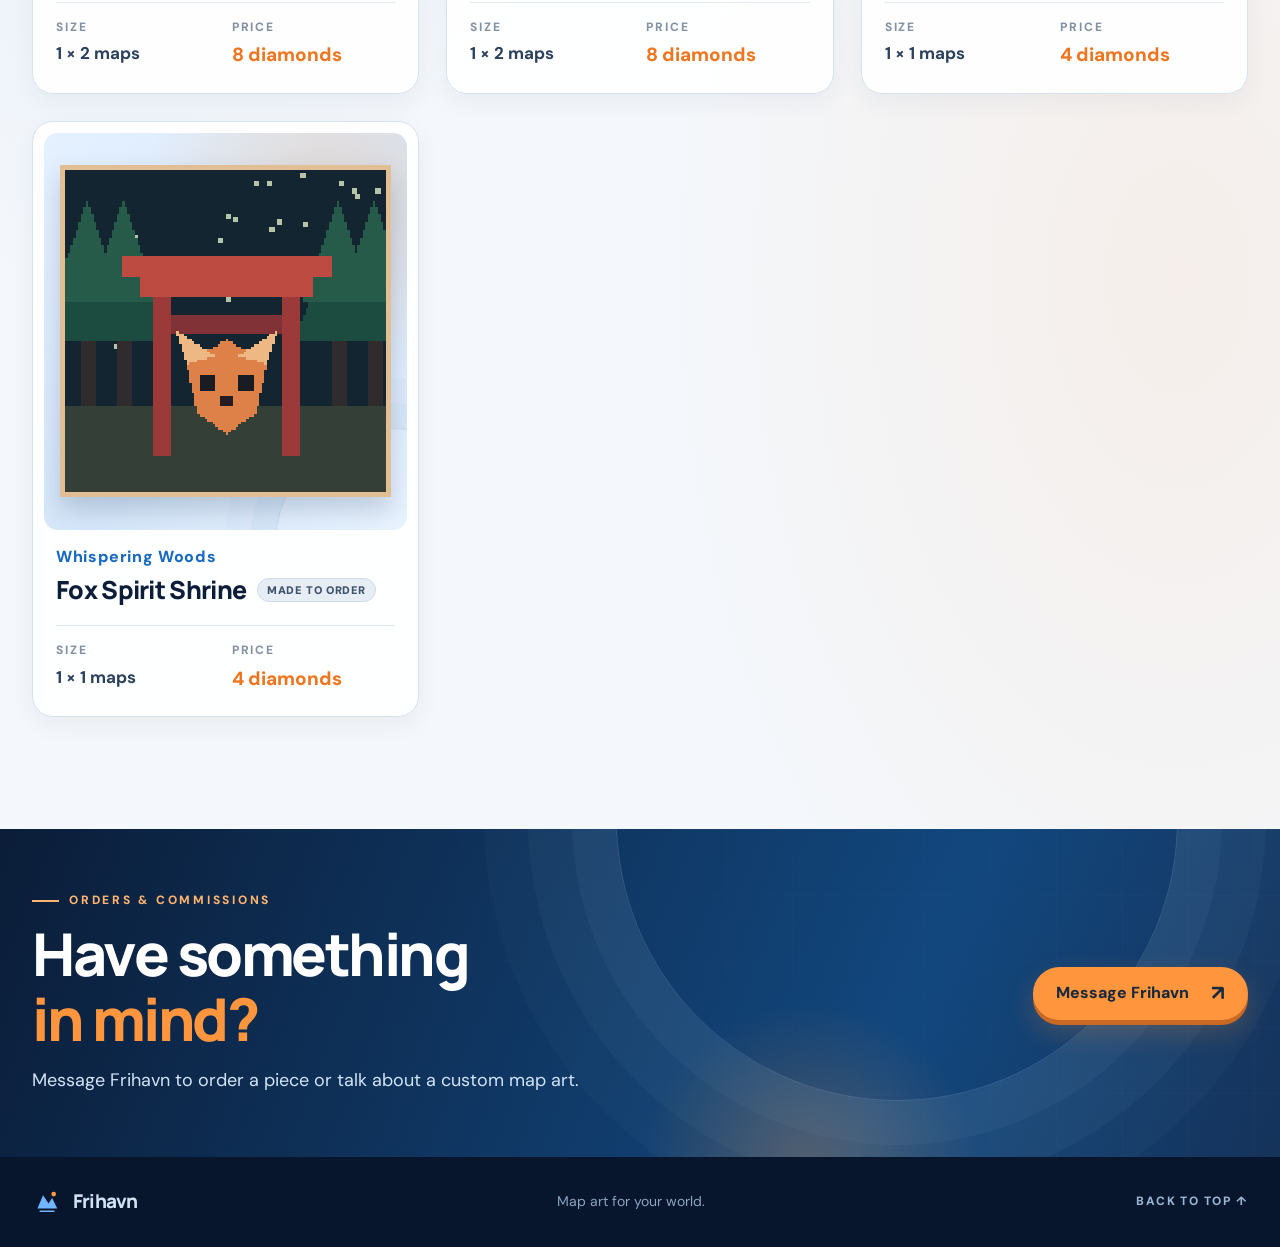
==== commit 1ba1cc86: "Fix Image Resizing" ====
--- a/index.html
+++ b/index.html
@@ -10,8 +10,8 @@
   <link rel="preconnect" href="https://fonts.googleapis.com">
   <link rel="preconnect" href="https://fonts.gstatic.com" crossorigin>
   <link href="https://fonts.googleapis.com/css2?family=DM+Sans:wght@400;500;600;700;800&family=Manrope:wght@500;600;700;800&display=swap" rel="stylesheet">
-  <link rel="stylesheet" href="assets/css/styles.css?v=20261112-fix2">
-  <script src="assets/js/app.js?v=20261112-fix2" defer></script>
+  <link rel="stylesheet" href="assets/css/styles.css?v=20261113-featured-carousel">
+  <script src="assets/js/app.js?v=20261113-featured-carousel" defer></script>
 </head>
 <body>
   <a class="skip-link" href="#gallery">Skip to collection</a>
@@ -46,22 +46,30 @@
             <a class="hero-link" href="#commissions">Commission a piece <span aria-hidden="true">↗</span></a>
           </div>
         </div>
-        <div class="hero-visual" aria-label="Featured artwork">
+        <div class="hero-visual" aria-label="Featured artwork carousel">
           <div class="hero-glow" aria-hidden="true"></div>
-          <div class="hero-art-back hero-art-back-one" data-hero-back-one aria-hidden="true"></div>
-          <div class="hero-art-back hero-art-back-two" data-hero-back-two aria-hidden="true"></div>
-          <button class="hero-art-card" type="button" data-open-featured aria-label="Open featured map art">
-            <span class="hero-art-image" data-hero-image><span class="art-loading">FRIHAVN</span></span>
-            <span class="hero-art-caption">
-              <span class="hero-art-caption-copy">
-                <small>FEATURED MAP ART</small>
-                <strong data-hero-title>Map art collection</strong>
-                <span class="hero-art-price" data-hero-price></span>
-                <span data-hero-badges></span>
+          <div class="hero-carousel-stage">
+            <button class="hero-side-card hero-side-card-prev" type="button" data-hero-side="prev" aria-label="Show previous featured artwork">
+              <span class="hero-side-image" data-hero-prev-image></span>
+              <span class="hero-side-caption"><strong data-hero-prev-title></strong><small data-hero-prev-price></small></span>
+            </button>
+            <button class="hero-art-card" type="button" data-open-featured aria-label="Open featured map art">
+              <span class="hero-art-image" data-hero-image><span class="art-loading">FRIHAVN</span></span>
+              <span class="hero-art-caption">
+                <span class="hero-art-caption-copy">
+                  <small>FEATURED MAP ART</small>
+                  <strong data-hero-title>Map art collection</strong>
+                  <span class="hero-art-price" data-hero-price></span>
+                  <span data-hero-badges></span>
+                </span>
+                <span class="hero-art-arrow" aria-hidden="true">↗</span>
               </span>
-              <span class="hero-art-arrow" aria-hidden="true">↗</span>
-            </span>
-          </button>
+            </button>
+            <button class="hero-side-card hero-side-card-next" type="button" data-hero-side="next" aria-label="Show next featured artwork">
+              <span class="hero-side-image" data-hero-next-image></span>
+              <span class="hero-side-caption"><strong data-hero-next-title></strong><small data-hero-next-price></small></span>
+            </button>
+          </div>
           <div class="hero-carousel-controls" aria-label="Featured artwork carousel controls">
             <button class="hero-carousel-control" type="button" data-hero-prev aria-label="Previous featured artwork">←</button>
             <div class="hero-carousel-dots" data-hero-dots aria-label="Choose featured artwork"></div>
--- a/assets/css/styles.css
+++ b/assets/css/styles.css
@@ -407,3 +407,253 @@
   .art-badge { min-height: 22px; padding: 3px 8px; font-size: 10px; }
   .back-top { padding: 8px 0 8px 8px; }
 }
+
+/* Aspect-ratio-safe gallery frames: let each image keep its natural ratio and
+   scale only until its longest dimension has a small, even inset. */
+.card-image-button {
+  display: grid;
+  place-items: center;
+  height: clamp(380px, 31vw, 460px);
+  padding: 17px;
+  overflow: hidden;
+}
+.card-image {
+  width: auto !important;
+  height: auto !important;
+  max-width: calc(100% - 18px) !important;
+  max-height: calc(100% - 18px) !important;
+  padding: 0 !important;
+  object-fit: contain;
+  object-position: center;
+  transform: none !important;
+}
+.card-image-button:hover .card-image { transform: none !important; }
+
+/* Three-position featured carousel. Only JSON entries with featured:true are
+   rendered in the previous / current / next positions. */
+.hero-visual {
+  min-height: 520px;
+  padding-bottom: 48px;
+}
+.hero-carousel-stage {
+  position: relative;
+  isolation: isolate;
+  width: 100%;
+  height: 450px;
+  display: grid;
+  place-items: center;
+  transition: opacity .18s ease, transform .18s ease;
+}
+.hero-carousel-stage.is-transitioning {
+  opacity: .16;
+  transform: scale(.985);
+}
+.hero-art-card {
+  position: absolute;
+  z-index: 3;
+  top: 50%;
+  left: 50%;
+  width: min(350px, 57%);
+  padding: 11px;
+  transform: translate(-50%, -50%) rotate(1deg);
+  cursor: zoom-in;
+}
+.hero-art-card:hover {
+  transform: translate(-50%, -52%) rotate(0);
+}
+.hero-art-image {
+  display: grid;
+  place-items: center;
+  height: 285px;
+  padding: 12px;
+  overflow: hidden;
+}
+.hero-art-image img {
+  display: block;
+  width: auto;
+  height: auto;
+  max-width: calc(100% - 18px);
+  max-height: calc(100% - 18px);
+  object-fit: contain;
+  object-position: center;
+  image-rendering: pixelated;
+}
+.hero-side-card {
+  position: absolute;
+  z-index: 1;
+  top: 50%;
+  display: flex;
+  flex-direction: column;
+  width: min(218px, 34%);
+  height: 304px;
+  padding: 9px;
+  overflow: hidden;
+  border: 1px solid rgba(255,255,255,.62);
+  border-radius: 20px;
+  color: var(--ink);
+  background: linear-gradient(145deg, rgba(255,255,255,.96), rgba(222,237,253,.94));
+  box-shadow: 0 20px 48px rgba(1,13,31,.32), 0 0 0 6px rgba(255,255,255,.055);
+  cursor: pointer;
+  transition: transform .25s ease, opacity .18s ease, box-shadow .25s ease;
+}
+.hero-side-card-prev {
+  left: 0;
+  transform: translateY(-50%) rotate(-8deg);
+}
+.hero-side-card-next {
+  right: 0;
+  transform: translateY(-50%) rotate(8deg);
+}
+.hero-side-card-prev:hover { transform: translateY(-53%) rotate(-4deg); }
+.hero-side-card-next:hover { transform: translateY(-53%) rotate(4deg); }
+.hero-side-image {
+  display: grid;
+  flex: 1 1 auto;
+  min-height: 0;
+  place-items: center;
+  padding: 9px;
+  overflow: hidden;
+  border-radius: 12px;
+  background: radial-gradient(circle at 75% 18%, rgba(255,154,71,.18), transparent 45%), #dbeaff;
+}
+.hero-side-image img {
+  display: block;
+  width: auto;
+  height: auto;
+  max-width: calc(100% - 12px);
+  max-height: calc(100% - 12px);
+  object-fit: contain;
+  object-position: center;
+  image-rendering: pixelated;
+  filter: drop-shadow(0 7px 9px rgba(17,44,76,.2));
+}
+.hero-side-caption {
+  display: flex;
+  flex-direction: column;
+  gap: 2px;
+  min-height: 52px;
+  justify-content: center;
+  padding: 7px 5px 2px;
+  text-align: left;
+}
+.hero-side-caption strong {
+  overflow: hidden;
+  color: var(--navy);
+  font: 800 12px/1.15 var(--display);
+  text-overflow: ellipsis;
+  white-space: nowrap;
+}
+.hero-side-caption small {
+  color: var(--orange-deep);
+  font-size: 11px;
+  font-weight: 800;
+}
+.hero-carousel-controls { bottom: 0; }
+
+@media (max-width: 1050px) {
+  .hero-carousel-stage { height: 415px; }
+  .hero-art-card { width: min(320px, 58%); }
+  .hero-art-image { height: 265px; }
+  .hero-side-card { width: min(185px, 33%); height: 278px; }
+  .card-image-button { height: clamp(370px, 40vw, 450px); }
+}
+@media (max-width: 720px) {
+  .hero-visual { min-height: 425px; padding-bottom: 45px; }
+  .hero-carousel-stage { height: 365px; }
+  .hero-art-card { width: 60%; padding: 8px; }
+  .hero-art-image { height: 235px; padding: 8px; }
+  .hero-art-caption { padding: 12px 5px 6px; }
+  .hero-art-caption strong { font-size: 15px; }
+  .hero-art-price { font-size: 13px; }
+  .hero-side-card { width: 30%; height: 230px; padding: 6px; border-radius: 14px; }
+  .hero-side-image { padding: 5px; }
+  .hero-side-caption { min-height: 42px; padding: 5px 2px 1px; }
+  .hero-side-caption strong { font-size: 10px; }
+  .hero-side-caption small { font-size: 9px; }
+  .hero-carousel-controls { bottom: 0; }
+  .card-image-button {
+    height: clamp(350px, 92vw, 470px);
+    min-height: 350px;
+    padding: 15px;
+  }
+  .card-image {
+    max-width: calc(100% - 16px) !important;
+    max-height: calc(100% - 16px) !important;
+  }
+}
+
+/* The image element fills the available frame, while object-fit:contain scales
+   its actual pixels up to the largest size that preserves the source ratio. */
+.card-image {
+  width: 100% !important;
+  height: 100% !important;
+  max-width: 100% !important;
+  max-height: 100% !important;
+}
+.hero-art-image img,
+.hero-side-image img {
+  width: 100%;
+  height: 100%;
+  max-width: 100%;
+  max-height: 100%;
+  object-fit: contain;
+}
+
+/* Use a definite inset viewport for every artwork image. An absolutely sized
+   image with object-fit:contain scales up and preserves portrait/landscape
+   ratios reliably inside CSS grid and flex layouts. */
+.card-image-button {
+  position: relative;
+  display: block;
+  padding: 0;
+}
+.card-image {
+  position: absolute !important;
+  inset: 16px;
+  width: calc(100% - 32px) !important;
+  height: calc(100% - 32px) !important;
+  max-width: none !important;
+  max-height: none !important;
+  padding: 0 !important;
+  object-fit: contain;
+  object-position: center;
+  transform: none !important;
+}
+.hero-art-image {
+  position: relative;
+  display: block;
+  height: 285px;
+  padding: 0;
+}
+.hero-art-image img {
+  position: absolute;
+  inset: 12px;
+  width: calc(100% - 24px);
+  height: calc(100% - 24px);
+  max-width: none;
+  max-height: none;
+  object-fit: contain;
+  object-position: center;
+}
+.hero-side-image {
+  position: relative;
+  display: block;
+  flex: 1 1 auto;
+  min-height: 0;
+  padding: 0;
+}
+.hero-side-image img {
+  position: absolute;
+  inset: 8px;
+  width: calc(100% - 16px);
+  height: calc(100% - 16px);
+  max-width: none;
+  max-height: none;
+  object-fit: contain;
+  object-position: center;
+}
+@media (max-width: 720px) {
+  .hero-art-image { height: 235px; }
+  .hero-side-image img { inset: 6px; width: calc(100% - 12px); height: calc(100% - 12px); }
+  .card-image { inset: 14px; width: calc(100% - 28px) !important; height: calc(100% - 28px) !important; }
+}
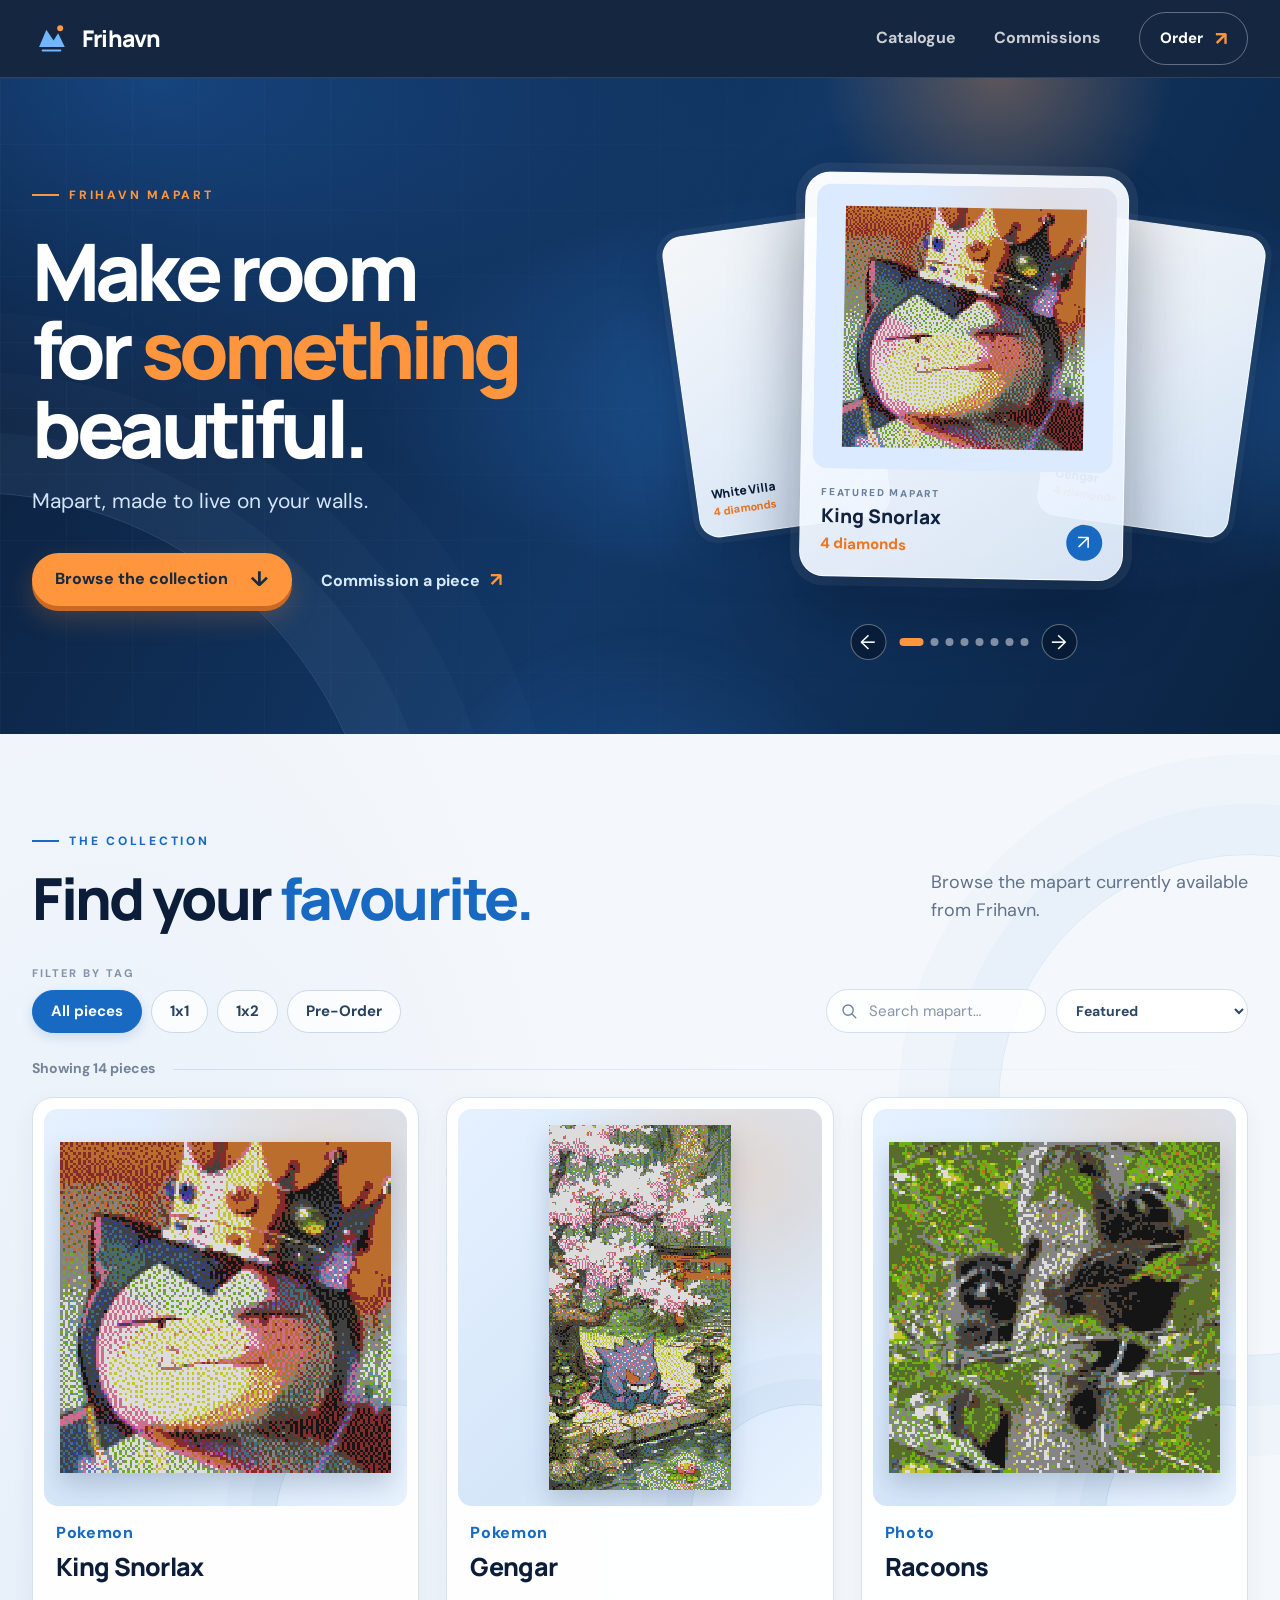
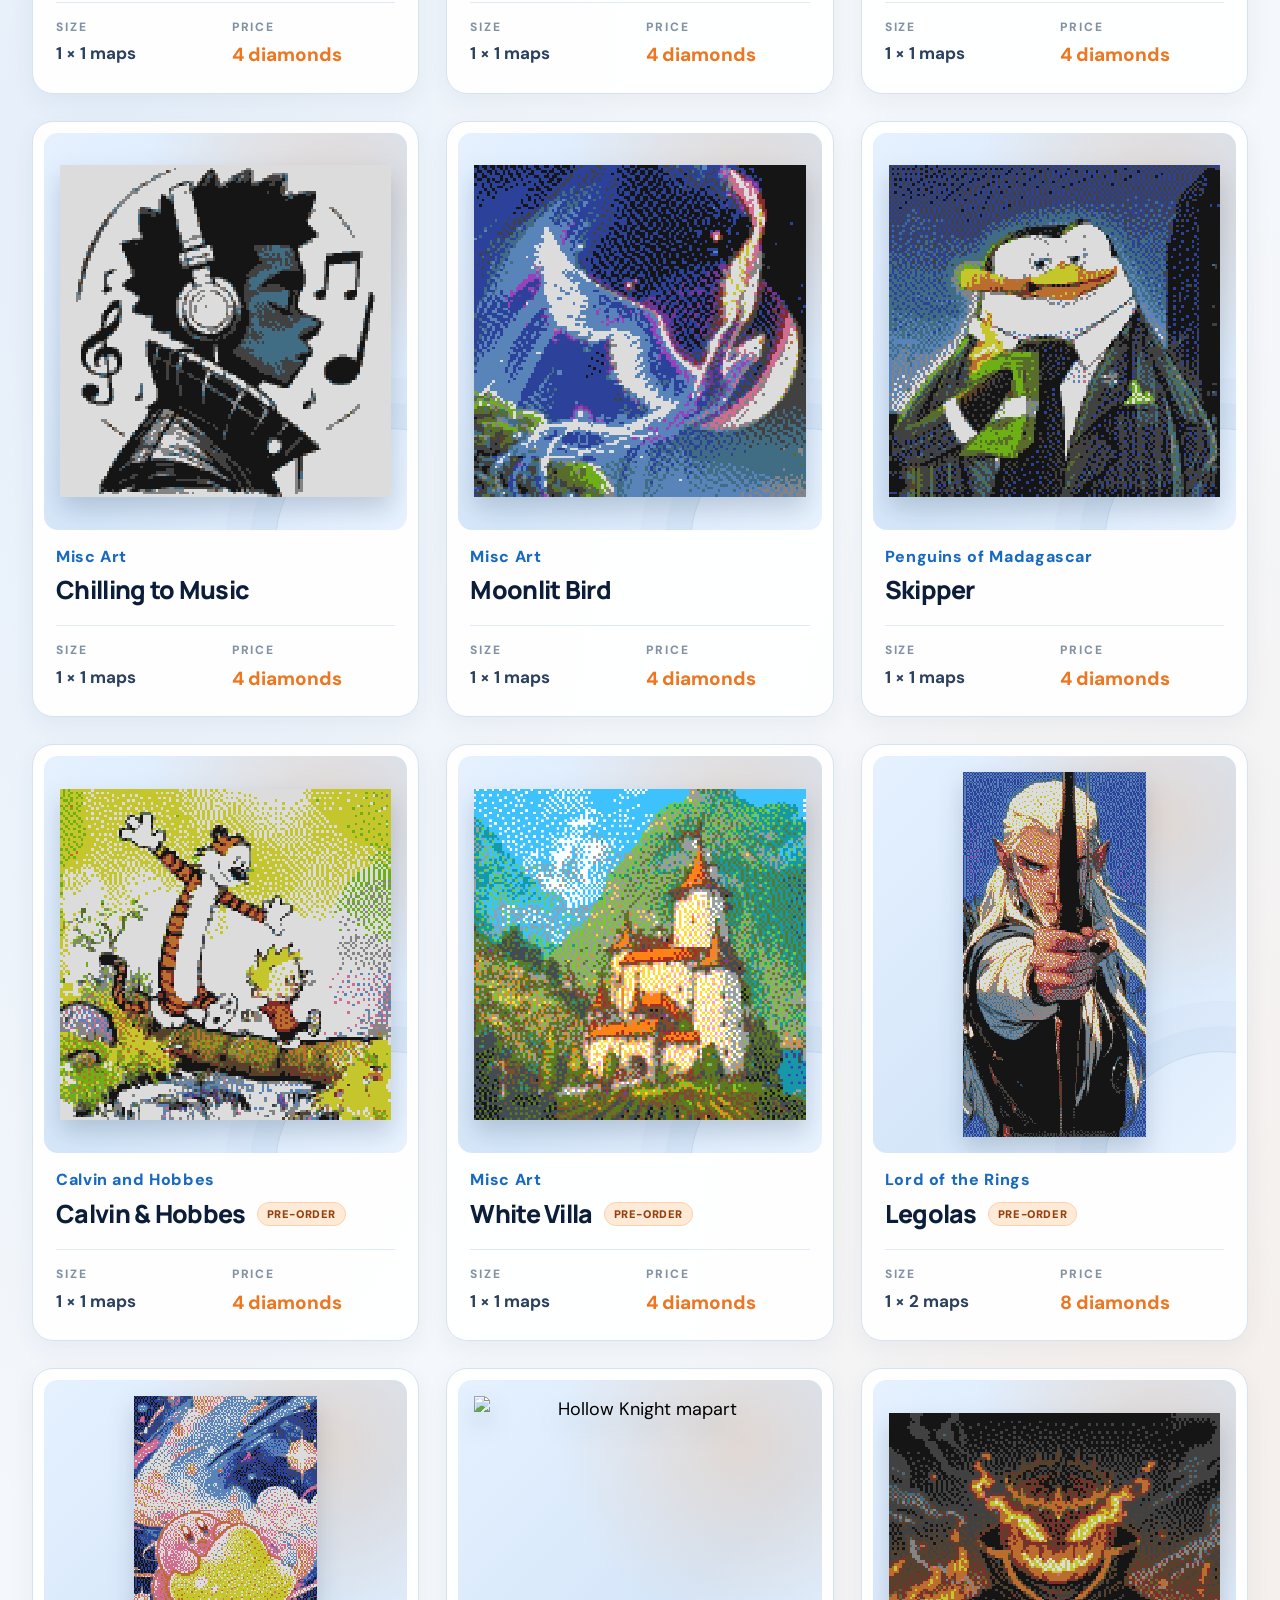
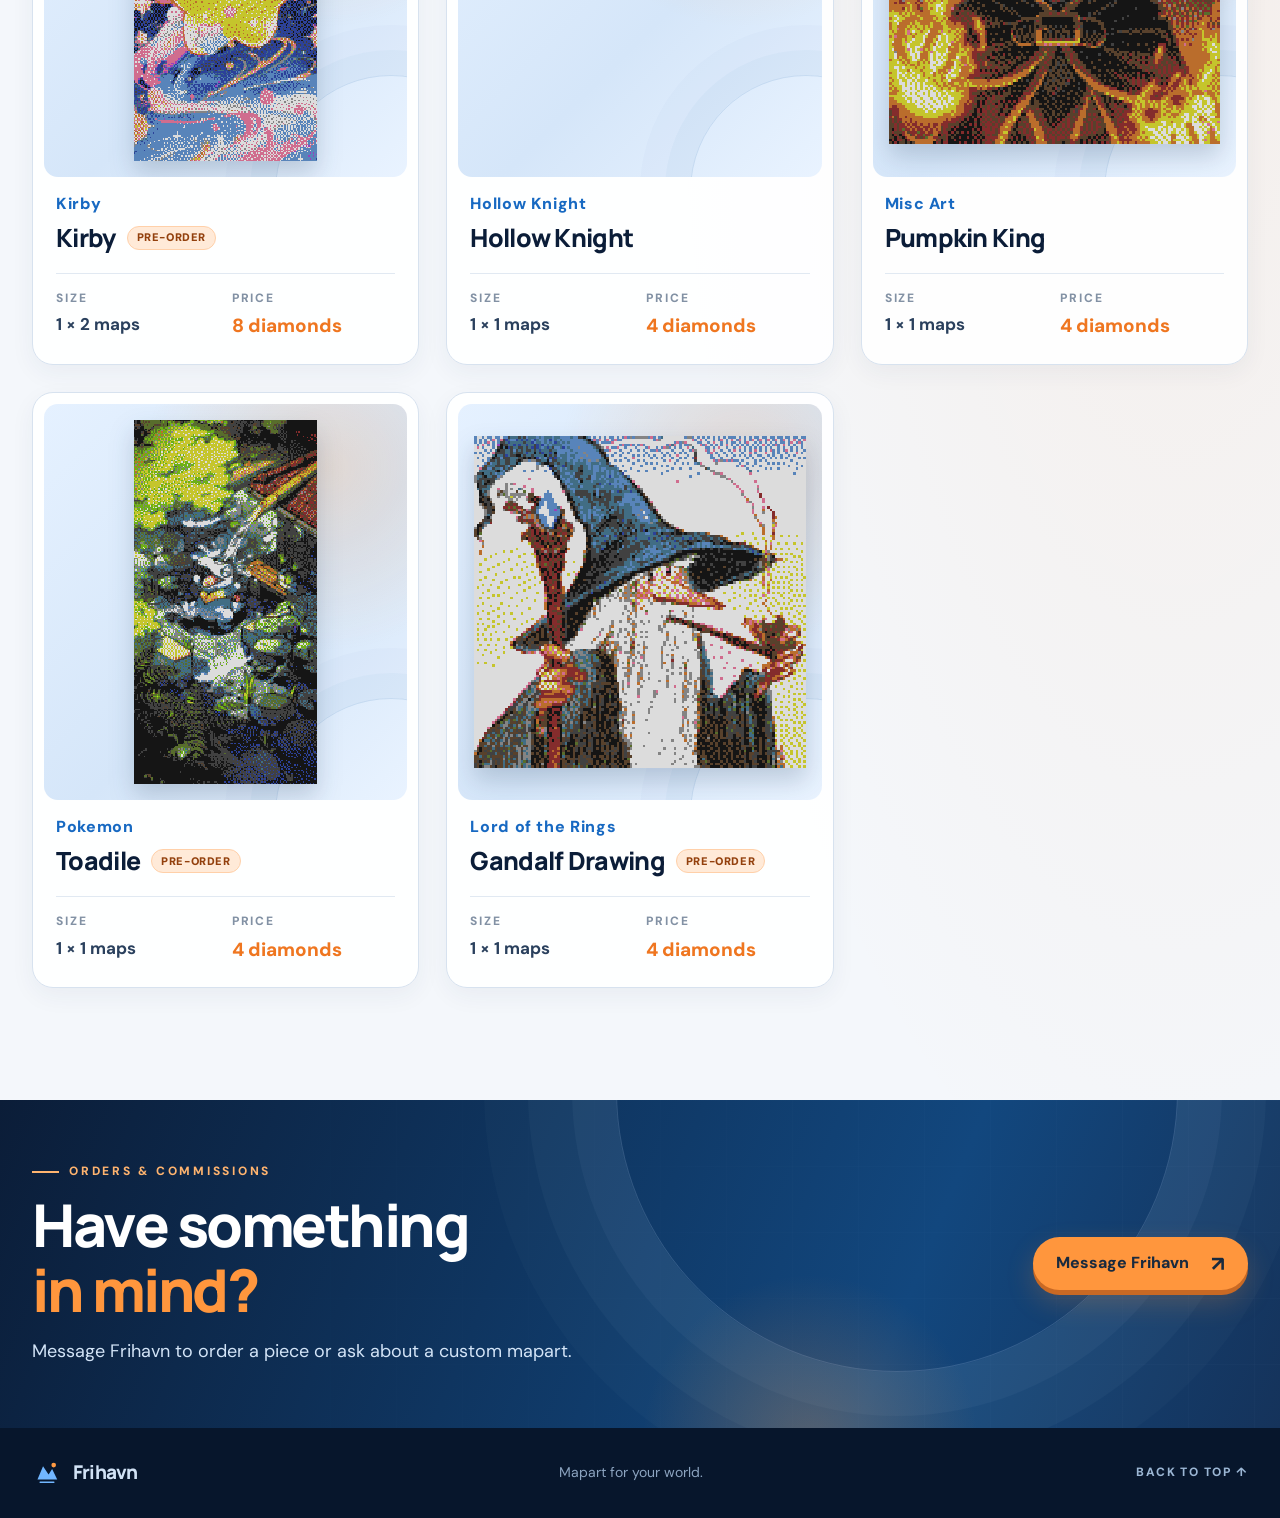
==== commit dc2d52ce: "Live Push W/ First Round of Maparts" ====
--- a/index.html
+++ b/index.html
@@ -4,14 +4,14 @@
   <meta charset="utf-8">
   <meta name="viewport" content="width=device-width, initial-scale=1">
   <meta name="theme-color" content="#0b1d38">
-  <meta name="description" content="Explore the Frihavn in-game map art collection.">
-  <title>Frihavn — Map Art Collection</title>
+  <meta name="description" content="Explore the Frihavn in-game mapart collection.">
+  <title>Frihavn — Mapart Collection</title>
   <link rel="icon" href="assets/images/frihavn-mark.svg" type="image/svg+xml">
   <link rel="preconnect" href="https://fonts.googleapis.com">
   <link rel="preconnect" href="https://fonts.gstatic.com" crossorigin>
   <link href="https://fonts.googleapis.com/css2?family=DM+Sans:wght@400;500;600;700;800&family=Manrope:wght@500;600;700;800&display=swap" rel="stylesheet">
-  <link rel="stylesheet" href="assets/css/styles.css?v=20261113-featured-carousel">
-  <script src="assets/js/app.js?v=20261113-featured-carousel" defer></script>
+  <link rel="stylesheet" href="assets/css/styles.css?v=20261113-photo-gallery">
+  <script src="assets/js/app.js?v=20261113-photo-gallery" defer></script>
 </head>
 <body>
   <a class="skip-link" href="#gallery">Skip to collection</a>
@@ -38,27 +38,27 @@
       <div class="hero-orb hero-orb-two" aria-hidden="true"></div>
       <div class="hero-inner">
         <div class="hero-copy">
-          <div class="hero-kicker"><span></span> FRIHAVN MAP ART</div>
+          <div class="hero-kicker"><span></span> FRIHAVN MAPART</div>
           <h1 id="hero-title">Make room<br>for <em>something</em><br>beautiful.</h1>
-          <p>In-game map art, made to live on your walls.</p>
+          <p>Mapart, made to live on your walls.</p>
           <div class="hero-actions">
             <a class="button button-orange" href="#gallery">Browse the collection <span aria-hidden="true">↓</span></a>
             <a class="hero-link" href="#commissions">Commission a piece <span aria-hidden="true">↗</span></a>
           </div>
         </div>
-        <div class="hero-visual" aria-label="Featured artwork carousel">
+        <div class="hero-visual" aria-label="Featured mapart carousel">
           <div class="hero-glow" aria-hidden="true"></div>
           <div class="hero-carousel-stage">
             <button class="hero-side-card hero-side-card-prev" type="button" data-hero-side="prev" aria-label="Show previous featured artwork">
               <span class="hero-side-image" data-hero-prev-image></span>
               <span class="hero-side-caption"><strong data-hero-prev-title></strong><small data-hero-prev-price></small></span>
             </button>
-            <button class="hero-art-card" type="button" data-open-featured aria-label="Open featured map art">
+            <button class="hero-art-card" type="button" data-open-featured aria-label="Open featured mapart">
               <span class="hero-art-image" data-hero-image><span class="art-loading">FRIHAVN</span></span>
               <span class="hero-art-caption">
                 <span class="hero-art-caption-copy">
-                  <small>FEATURED MAP ART</small>
-                  <strong data-hero-title>Map art collection</strong>
+                  <small>FEATURED MAPART</small>
+                  <strong data-hero-title>Mapart collection</strong>
                   <span class="hero-art-price" data-hero-price></span>
                   <span data-hero-badges></span>
                 </span>
@@ -70,7 +70,7 @@
               <span class="hero-side-caption"><strong data-hero-next-title></strong><small data-hero-next-price></small></span>
             </button>
           </div>
-          <div class="hero-carousel-controls" aria-label="Featured artwork carousel controls">
+          <div class="hero-carousel-controls" aria-label="Featured mapart carousel controls">
             <button class="hero-carousel-control" type="button" data-hero-prev aria-label="Previous featured artwork">←</button>
             <div class="hero-carousel-dots" data-hero-dots aria-label="Choose featured artwork"></div>
             <button class="hero-carousel-control" type="button" data-hero-next aria-label="Next featured artwork">→</button>
@@ -86,13 +86,13 @@
             <div class="section-kicker"><span></span> THE COLLECTION</div>
             <h2 id="gallery-title">Find your <em>favourite.</em></h2>
           </div>
-          <p>Browse the map art currently available<br>from Frihavn.</p>
+          <p>Browse the mapart currently available<br>from Frihavn.</p>
         </div>
 
         <div class="catalogue-tools">
           <div class="filters-group">
             <p class="filter-label">FILTER BY TAG</p>
-            <div class="filter-row" id="filter-chips" aria-label="Filter map art by tag">
+            <div class="filter-row" id="filter-chips" aria-label="Filter mapart by tag">
               <button class="filter-chip selected" type="button" data-tag="all" aria-pressed="true">All pieces</button>
             </div>
           </div>
@@ -100,7 +100,7 @@
             <label class="search-box">
               <svg viewBox="0 0 24 24" aria-hidden="true"><circle cx="10.8" cy="10.8" r="6.8"/><path d="m16 16 5 5"/></svg>
               <span class="visually-hidden">Search the collection</span>
-              <input id="search-input" type="search" placeholder="Search map art…" autocomplete="off">
+              <input id="search-input" type="search" placeholder="Search mapart…" autocomplete="off">
             </label>
             <label class="sort-control"><span class="visually-hidden">Sort the collection</span><select id="sort-select"><option value="featured">Featured</option><option value="title">Title A–Z</option><option value="price-low">Price: low to high</option><option value="price-high">Price: high to low</option></select></label>
           </div>
@@ -123,7 +123,7 @@
         <div class="commission-copy">
           <div class="section-kicker section-kicker-light"><span></span> ORDERS & COMMISSIONS</div>
           <h2 id="commission-title">Have something<br><em>in mind?</em></h2>
-          <p>Message Frihavn to order a piece or talk about a custom map art.</p>
+          <p>Message Frihavn to order a piece or ask about a custom mapart.</p>
         </div>
         <a class="button button-orange commission-button" data-discord-link href="https://discord.com" target="_blank" rel="noopener noreferrer">Message Frihavn <span aria-hidden="true">↗</span></a>
         <div class="commission-sun" aria-hidden="true"></div>
@@ -134,7 +134,7 @@
   <footer class="site-footer">
     <div class="footer-inner">
       <a class="brand footer-brand" href="#top"><span class="brand-mark" aria-hidden="true"><svg viewBox="0 0 44 44" fill="none"><path d="M8 31.5 16.2 12l8.1 12.2 5.2-8.1L37 31.5H8Z" fill="currentColor"/><path d="M12 35.5h20" stroke="currentColor" stroke-width="2.2" stroke-linecap="round"/><circle cx="31.8" cy="10.4" r="3.4" fill="#ff9a43"/></svg></span><span class="brand-name">Frihavn</span></a>
-      <span>Map art for your world.</span>
+      <span>Mapart for your world.</span>
       <button class="back-top" id="back-to-top" type="button">BACK TO TOP ↑</button>
     </div>
   </footer>
@@ -143,9 +143,23 @@
     <button class="modal-backdrop" type="button" data-close-modal aria-label="Close artwork preview"></button>
     <div class="modal-panel">
       <button class="modal-close" type="button" data-close-modal aria-label="Close preview">×</button>
-      <div class="modal-image-wrap"><img id="modal-image" alt="" src=""></div>
+      <section class="modal-gallery" aria-label="Artwork photo gallery">
+        <div class="modal-image-wrap">
+          <img id="modal-image" alt="" src="">
+          <button class="modal-photo-arrow modal-photo-prev" id="modal-photo-prev" type="button" aria-label="Previous photo">←</button>
+          <button class="modal-photo-arrow modal-photo-next" id="modal-photo-next" type="button" aria-label="Next photo">→</button>
+          <span class="modal-photo-count" id="modal-photo-count">1 / 1</span>
+        </div>
+        <div class="modal-photo-footer" hidden>
+          <div class="modal-photo-caption">
+            <strong id="modal-photo-label">Digital render</strong>
+            <small id="modal-photo-description">Original digital mapart</small>
+          </div>
+          <div class="modal-photo-thumbnails" id="modal-photo-thumbnails" aria-label="Choose artwork photo"></div>
+        </div>
+      </section>
       <div class="modal-details">
-        <div class="modal-heading"><span class="section-kicker"><span></span> FRIHAVN MAP ART</span></div>
+        <div class="modal-heading"><span class="section-kicker"><span></span> FRIHAVN MAPART</span></div>
         <div class="modal-title-row">
           <h2 id="modal-title"></h2>
           <span class="title-badges" id="modal-badges"></span>
@@ -156,10 +170,16 @@
           <div><small>PRICE</small><strong id="modal-price"></strong></div>
         </div>
         <a class="button button-orange modal-contact" data-discord-link href="https://discord.com" target="_blank" rel="noopener noreferrer">Ask about this piece <span aria-hidden="true">↗</span></a>
+        <div class="modal-artwork-navigation">
+          <span class="modal-navigation-label">BROWSE OTHER MAPART</span>
+          <div class="modal-navigation">
+            <button id="modal-prev" type="button" aria-label="Previous artwork">← Previous</button>
+            <button id="modal-next" type="button" aria-label="Next artwork">Next →</button>
+          </div>
+        </div>
       </div>
-      <div class="modal-navigation"><button id="modal-prev" type="button" aria-label="Previous artwork">←</button><button id="modal-next" type="button" aria-label="Next artwork">→</button></div>
     </div>
   </div>
-  <noscript><div class="noscript-message">Please enable JavaScript to view the map art collection.</div></noscript>
+  <noscript><div class="noscript-message">Please enable JavaScript to view the mapart collection.</div></noscript>
 </body>
 </html>
--- a/assets/css/styles.css
+++ b/assets/css/styles.css
@@ -657,3 +657,264 @@
   .hero-side-image img { inset: 6px; width: calc(100% - 12px); height: calc(100% - 12px); }
   .card-image { inset: 14px; width: calc(100% - 28px) !important; height: calc(100% - 28px) !important; }
 }
+
+/* Photo gallery layout for the supplied Frihavn index.html modal. The original
+   blue/orange site styling above remains the base; these rules only add the
+   secondary photo browser inside the enlarged artwork viewer. */
+.modal-gallery {
+  grid-column: 1;
+  grid-row: 1;
+  display: flex;
+  flex-direction: column;
+  gap: 12px;
+  min-width: 0;
+  min-height: 0;
+  overflow: hidden;
+}
+.modal-gallery .modal-image-wrap {
+  position: relative;
+  display: flex;
+  flex: 1 1 auto;
+  align-items: center;
+  justify-content: center;
+  width: 100%;
+  height: auto;
+  min-width: 0;
+  min-height: 0;
+  padding: clamp(18px, 2.4vw, 34px);
+  overflow: hidden;
+}
+.modal-gallery .modal-image-wrap img {
+  display: block;
+  width: 100%;
+  height: 100%;
+  max-width: 100%;
+  max-height: 100%;
+  object-fit: contain;
+  object-position: center;
+  image-rendering: auto;
+  pointer-events: none;
+}
+.modal-gallery .modal-image-wrap img.is-digital-render {
+  image-rendering: pixelated;
+}
+.modal-photo-arrow {
+  position: absolute;
+  z-index: 3;
+  top: 50%;
+  display: grid;
+  place-items: center;
+  width: 44px;
+  height: 44px;
+  padding: 0;
+  border: 1px solid rgba(255,255,255,.82);
+  border-radius: 50%;
+  color: var(--navy);
+  background: rgba(255,255,255,.92);
+  box-shadow: 0 5px 18px rgba(7,22,44,.18);
+  font-size: 24px;
+  line-height: 1;
+  cursor: pointer;
+  transform: translateY(-50%);
+  transition: color .18s ease, background .18s ease, transform .18s ease;
+}
+.modal-photo-arrow:hover:not(:disabled) {
+  color: white;
+  background: var(--blue);
+  transform: translateY(-50%) scale(1.05);
+}
+.modal-photo-arrow:disabled { opacity: .4; cursor: default; }
+.modal-photo-prev { left: 17px; }
+.modal-photo-next { right: 17px; }
+.modal-photo-count {
+  position: absolute;
+  right: 17px;
+  bottom: 16px;
+  z-index: 3;
+  padding: 5px 10px;
+  border: 1px solid rgba(255,255,255,.4);
+  border-radius: 999px;
+  color: white;
+  background: rgba(7,22,44,.72);
+  font-size: 11px;
+  font-weight: 800;
+  font-variant-numeric: tabular-nums;
+  backdrop-filter: blur(8px);
+}
+.modal-photo-footer {
+  flex: 0 0 auto;
+  display: flex;
+  align-items: center;
+  justify-content: space-between;
+  gap: 15px;
+  min-width: 0;
+  min-height: 82px;
+  padding: 10px 13px;
+  border: 1px solid #d8e3ef;
+  border-radius: 14px;
+  background: rgba(255,255,255,.96);
+  box-shadow: 0 5px 17px rgba(28,61,100,.055);
+}
+.modal-photo-footer[hidden],
+.modal-photo-arrow[hidden],
+.modal-photo-count[hidden] { display: none !important; }
+.modal-photo-caption {
+  display: flex;
+  flex: 0 1 34%;
+  flex-direction: column;
+  gap: 4px;
+  min-width: 120px;
+  overflow: hidden;
+}
+.modal-photo-caption strong {
+  overflow: hidden;
+  color: var(--navy);
+  font-size: 13px;
+  font-weight: 800;
+  text-overflow: ellipsis;
+  white-space: nowrap;
+}
+.modal-photo-caption small {
+  overflow: hidden;
+  color: var(--muted);
+  font-size: 11px;
+  line-height: 1.35;
+  text-overflow: ellipsis;
+  white-space: nowrap;
+}
+.modal-photo-thumbnails {
+  display: flex;
+  flex: 1 1 66%;
+  align-items: center;
+  justify-content: flex-end;
+  gap: 8px;
+  min-width: 0;
+  max-width: 100%;
+  overflow-x: auto;
+  overflow-y: hidden;
+  padding: 3px 2px 5px;
+  scrollbar-width: thin;
+  scrollbar-color: #b8cce2 transparent;
+}
+.modal-photo-thumb {
+  display: grid;
+  flex: 0 0 68px;
+  place-items: center;
+  width: 68px;
+  height: 54px;
+  padding: 3px;
+  overflow: hidden;
+  border: 1px solid #d7e2ee;
+  border-radius: 8px;
+  background: #eaf2fb;
+  cursor: pointer;
+  transition: border-color .18s ease, box-shadow .18s ease, transform .18s ease;
+}
+.modal-photo-thumb:hover { transform: translateY(-1px); border-color: #8db7e5; }
+.modal-photo-thumb.active {
+  padding: 2px;
+  border: 2px solid var(--orange-deep);
+  box-shadow: 0 0 0 2px rgba(239,118,32,.12);
+}
+.modal-photo-thumb img {
+  display: block;
+  width: 100%;
+  height: 100%;
+  object-fit: contain;
+  object-position: center;
+}
+.modal-artwork-navigation {
+  display: flex;
+  flex-direction: column;
+  gap: 10px;
+  margin-top: auto;
+  padding-top: 22px;
+  border-top: 1px solid #dbe5f0;
+}
+.modal-navigation-label {
+  color: #8192a8;
+  font-size: 10px;
+  font-weight: 900;
+  letter-spacing: .15em;
+}
+.modal-artwork-navigation .modal-navigation {
+  position: static;
+  display: flex;
+  justify-content: space-between;
+  gap: 9px;
+}
+.modal-artwork-navigation .modal-navigation button {
+  width: auto;
+  min-width: 112px;
+  height: 40px;
+  padding: 0 13px;
+  border: 1px solid #cbd9e8;
+  border-radius: 999px;
+  color: var(--navy);
+  background: white;
+  font-family: inherit;
+  font-size: 13px;
+  font-weight: 800;
+  cursor: pointer;
+}
+.modal-artwork-navigation .modal-navigation button:hover:not(:disabled) {
+  color: white;
+  background: var(--blue);
+}
+.modal-artwork-navigation .modal-navigation button:disabled {
+  opacity: .35;
+  cursor: default;
+}
+
+@media (max-width: 1050px) {
+  .modal-panel {
+    display: flex;
+    flex-direction: column;
+    overflow-x: hidden;
+    overflow-y: auto;
+  }
+  .modal-gallery {
+    flex: 0 0 auto;
+    width: 100%;
+    min-height: 0;
+    overflow: visible;
+  }
+  .modal-gallery .modal-image-wrap {
+    flex: 0 0 auto;
+    width: 100%;
+    height: min(54vh, 560px);
+    min-height: 260px;
+    padding: 15px;
+  }
+  .modal-photo-footer { min-height: 78px; }
+  .modal-details { flex: 0 0 auto; padding: 24px 18px 18px; }
+  .modal-artwork-navigation { margin-top: 25px; padding-top: 18px; }
+  .modal-close { position: fixed; top: 18px; right: 18px; }
+}
+@media (max-width: 560px) {
+  .modal-gallery { gap: 8px; }
+  .modal-gallery .modal-image-wrap {
+    height: 48vh;
+    min-height: 230px;
+    padding: 12px;
+  }
+  .modal-photo-arrow { width: 36px; height: 36px; font-size: 20px; }
+  .modal-photo-prev { left: 10px; }
+  .modal-photo-next { right: 10px; }
+  .modal-photo-count { right: 10px; bottom: 10px; }
+  .modal-photo-footer {
+    display: grid;
+    grid-template-columns: minmax(0, 1fr);
+    gap: 8px;
+    min-height: 0;
+    padding: 9px 10px;
+  }
+  .modal-photo-caption { flex: none; min-width: 0; }
+  .modal-photo-caption small { white-space: normal; }
+  .modal-photo-thumbnails { justify-content: flex-start; width: 100%; }
+  .modal-photo-thumb { flex-basis: 58px; width: 58px; height: 46px; }
+  .modal-details { padding: 19px 13px 15px; }
+  .modal-details h2 { font-size: 26px; }
+  .modal-meta { gap: 10px; }
+  .modal-artwork-navigation .modal-navigation button { min-width: 0; flex: 1 1 50%; }
+}
